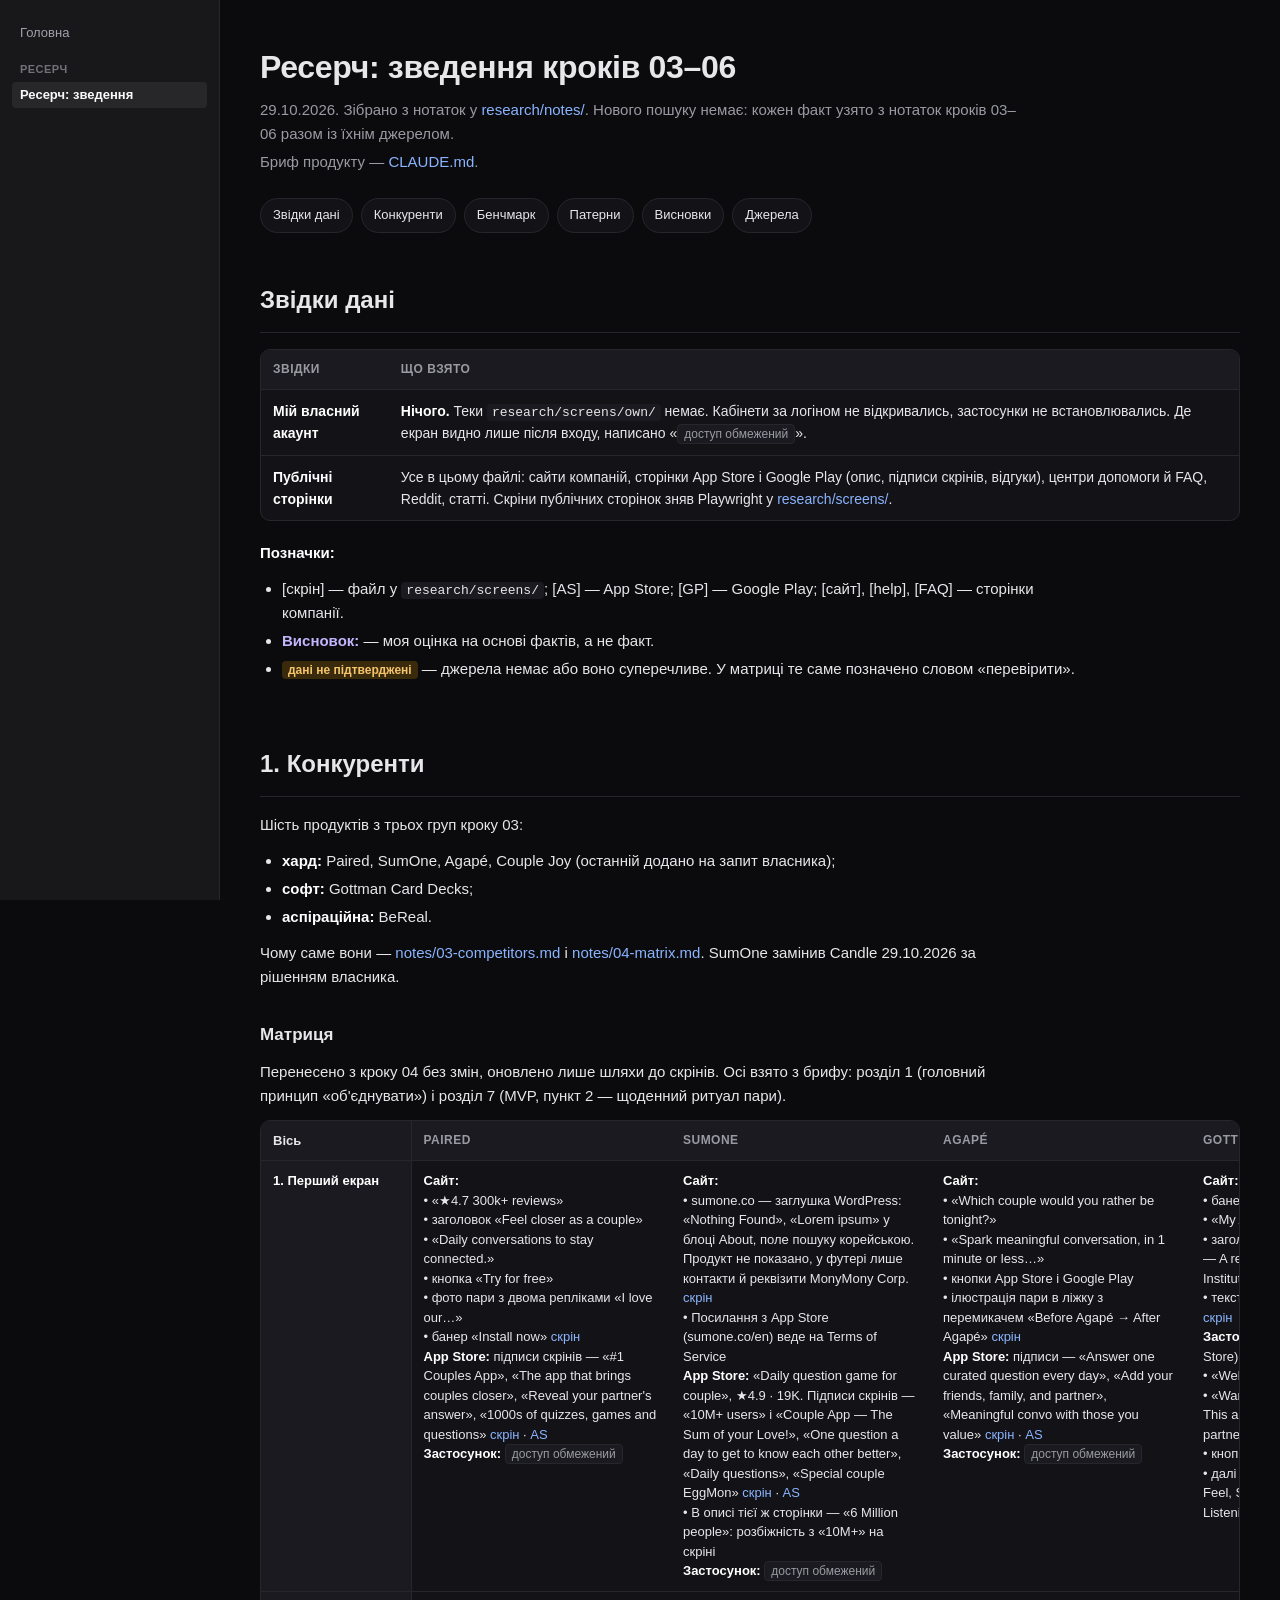
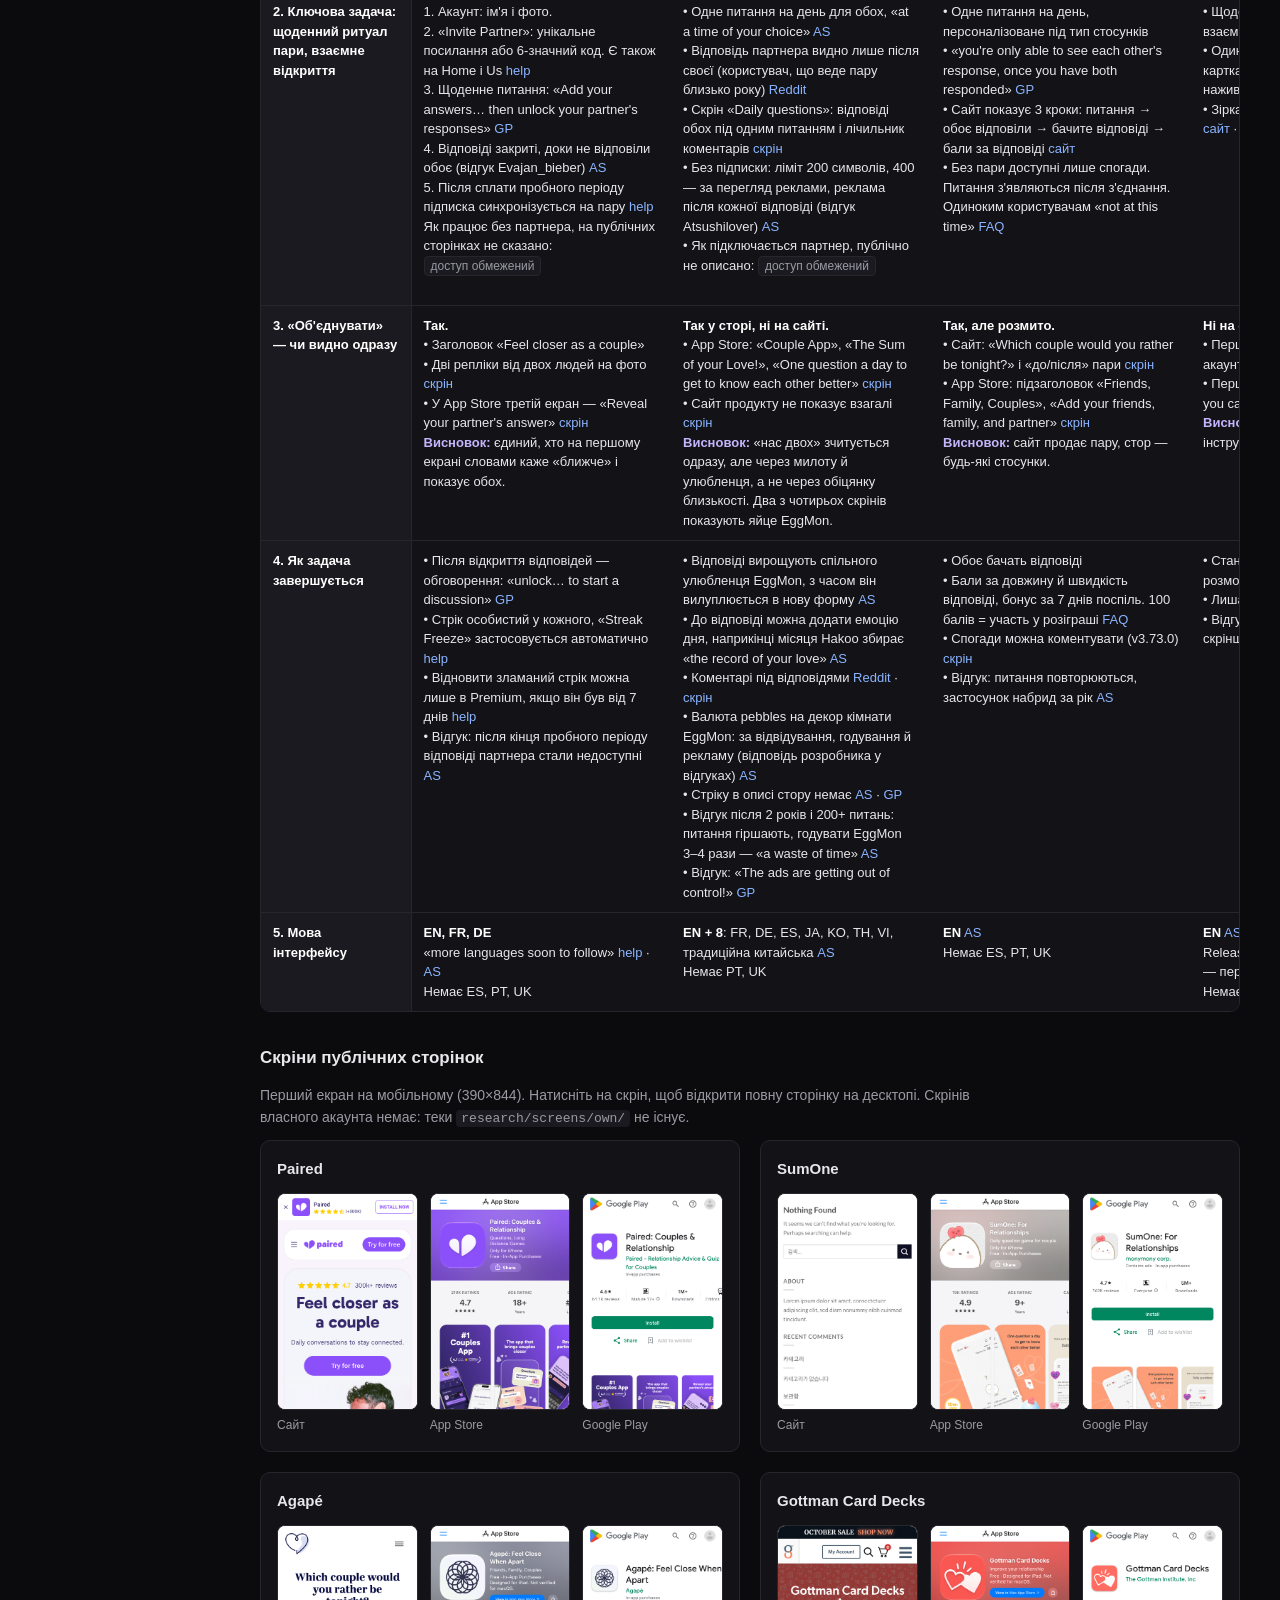
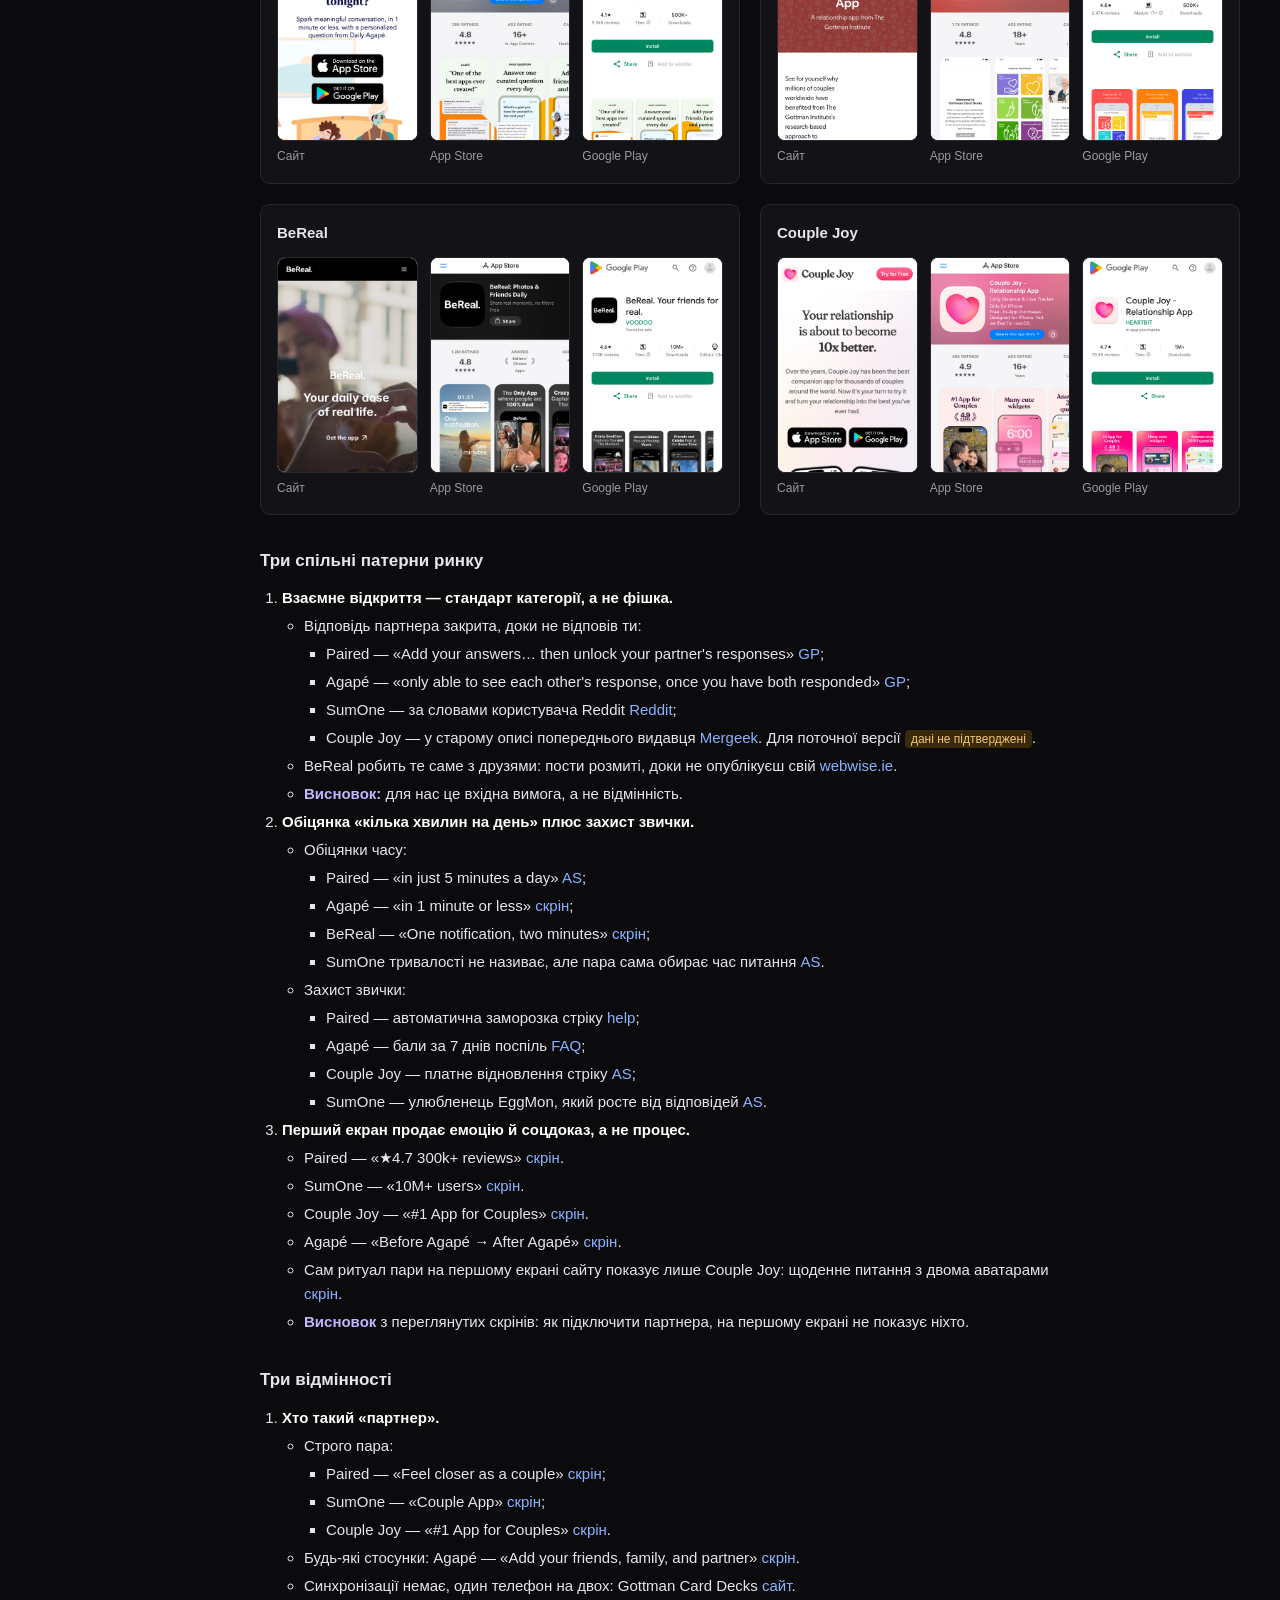
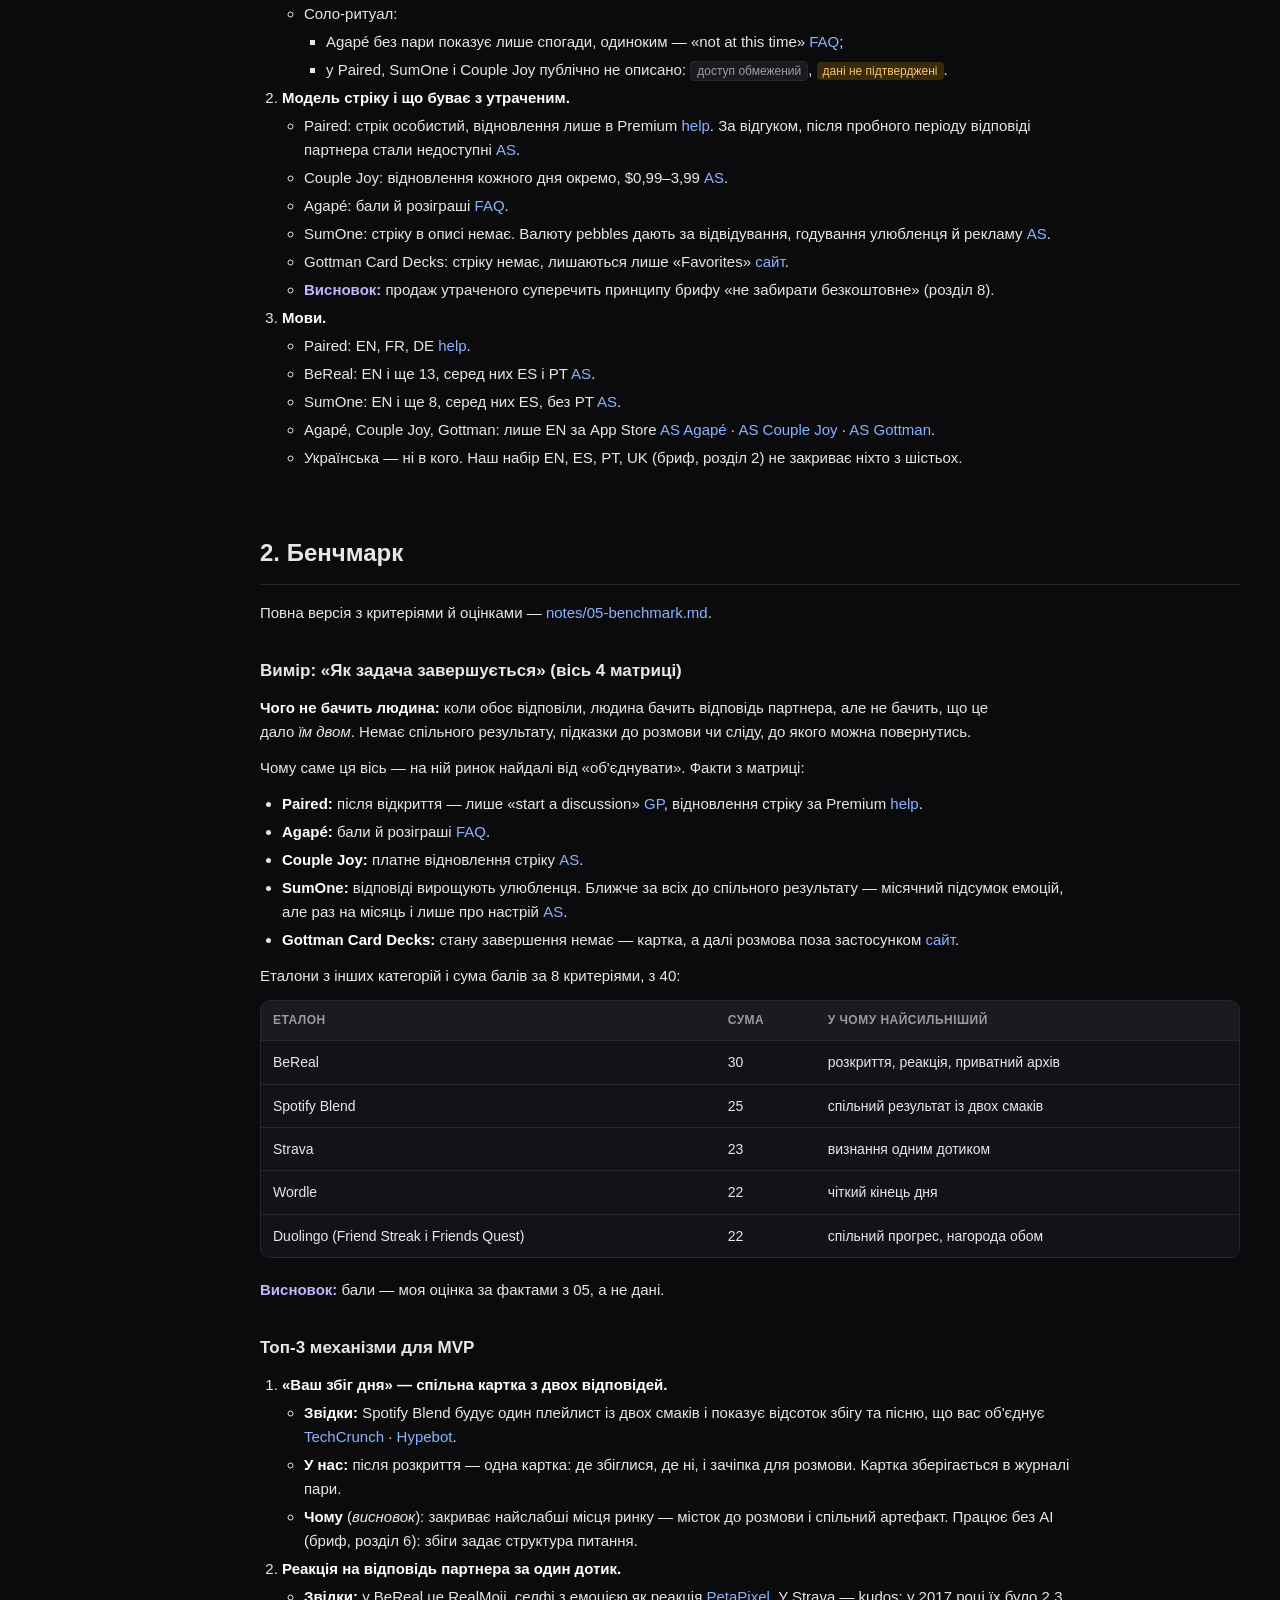
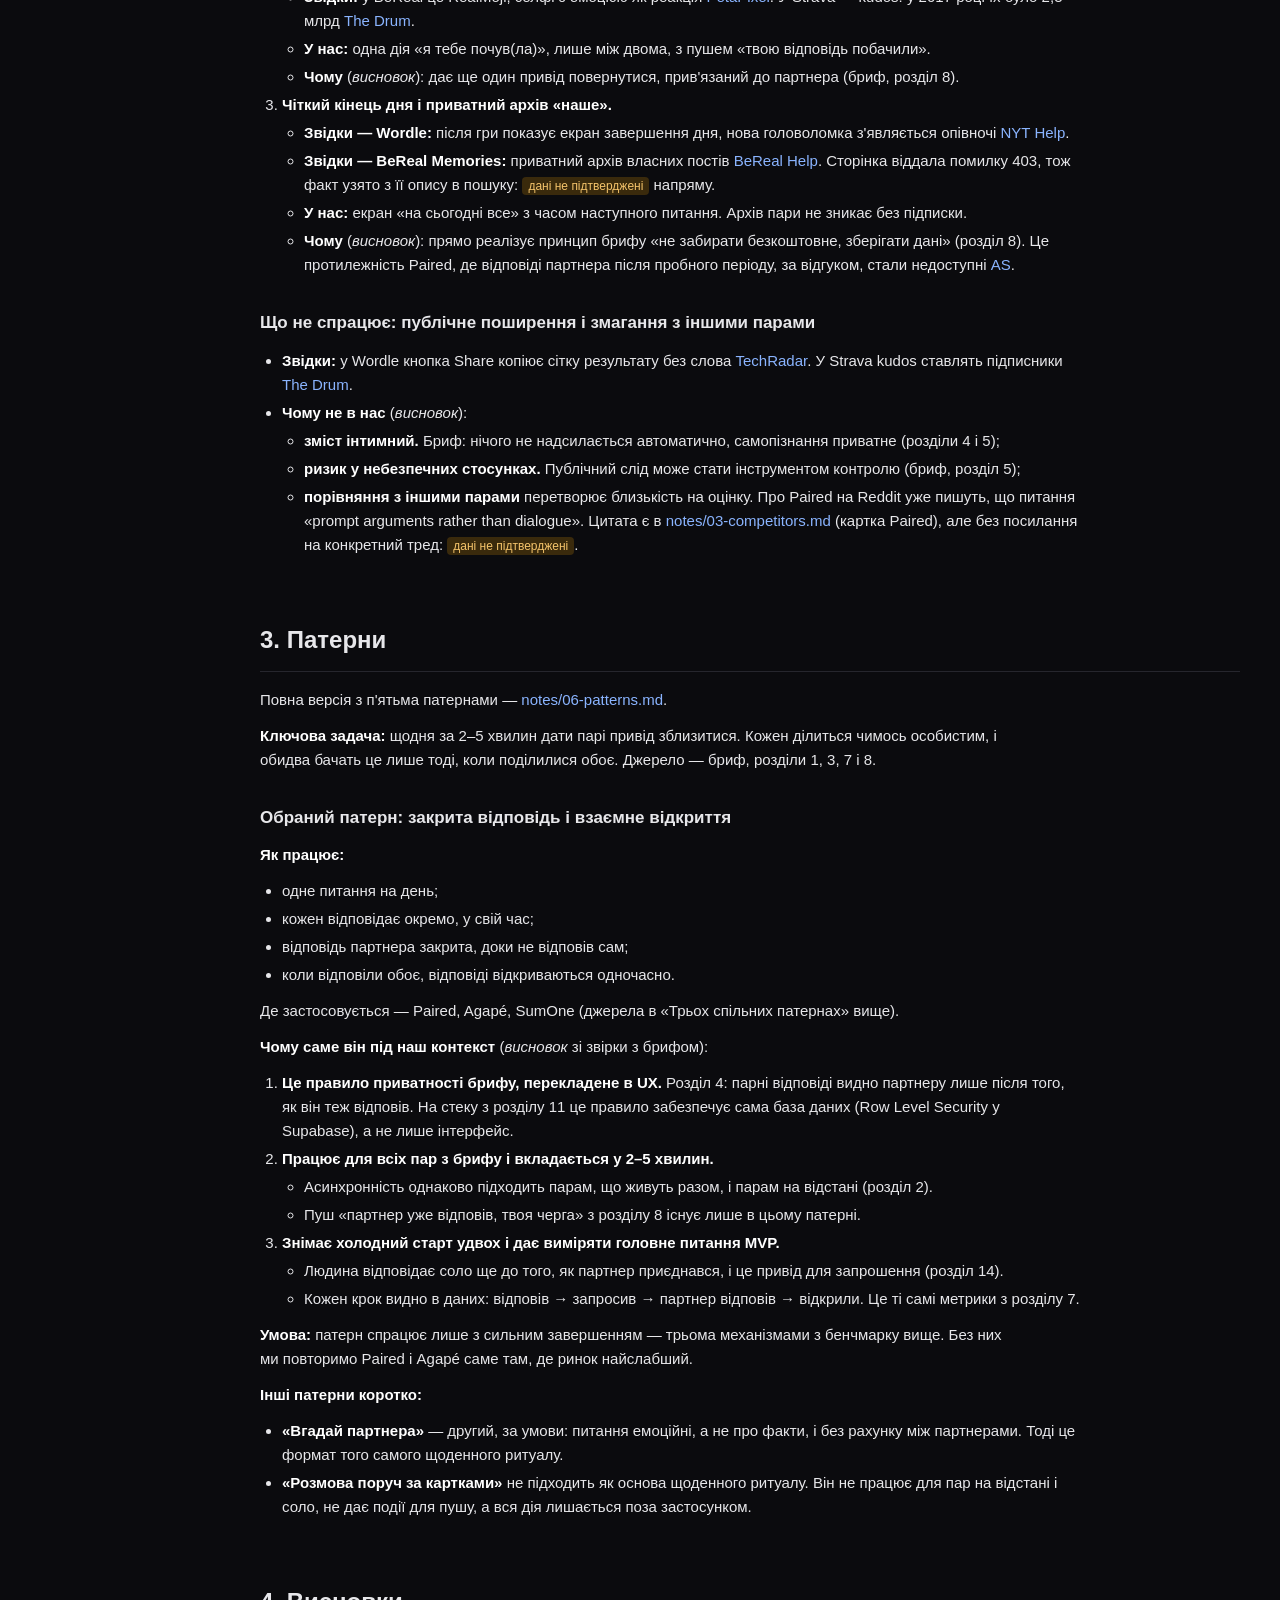
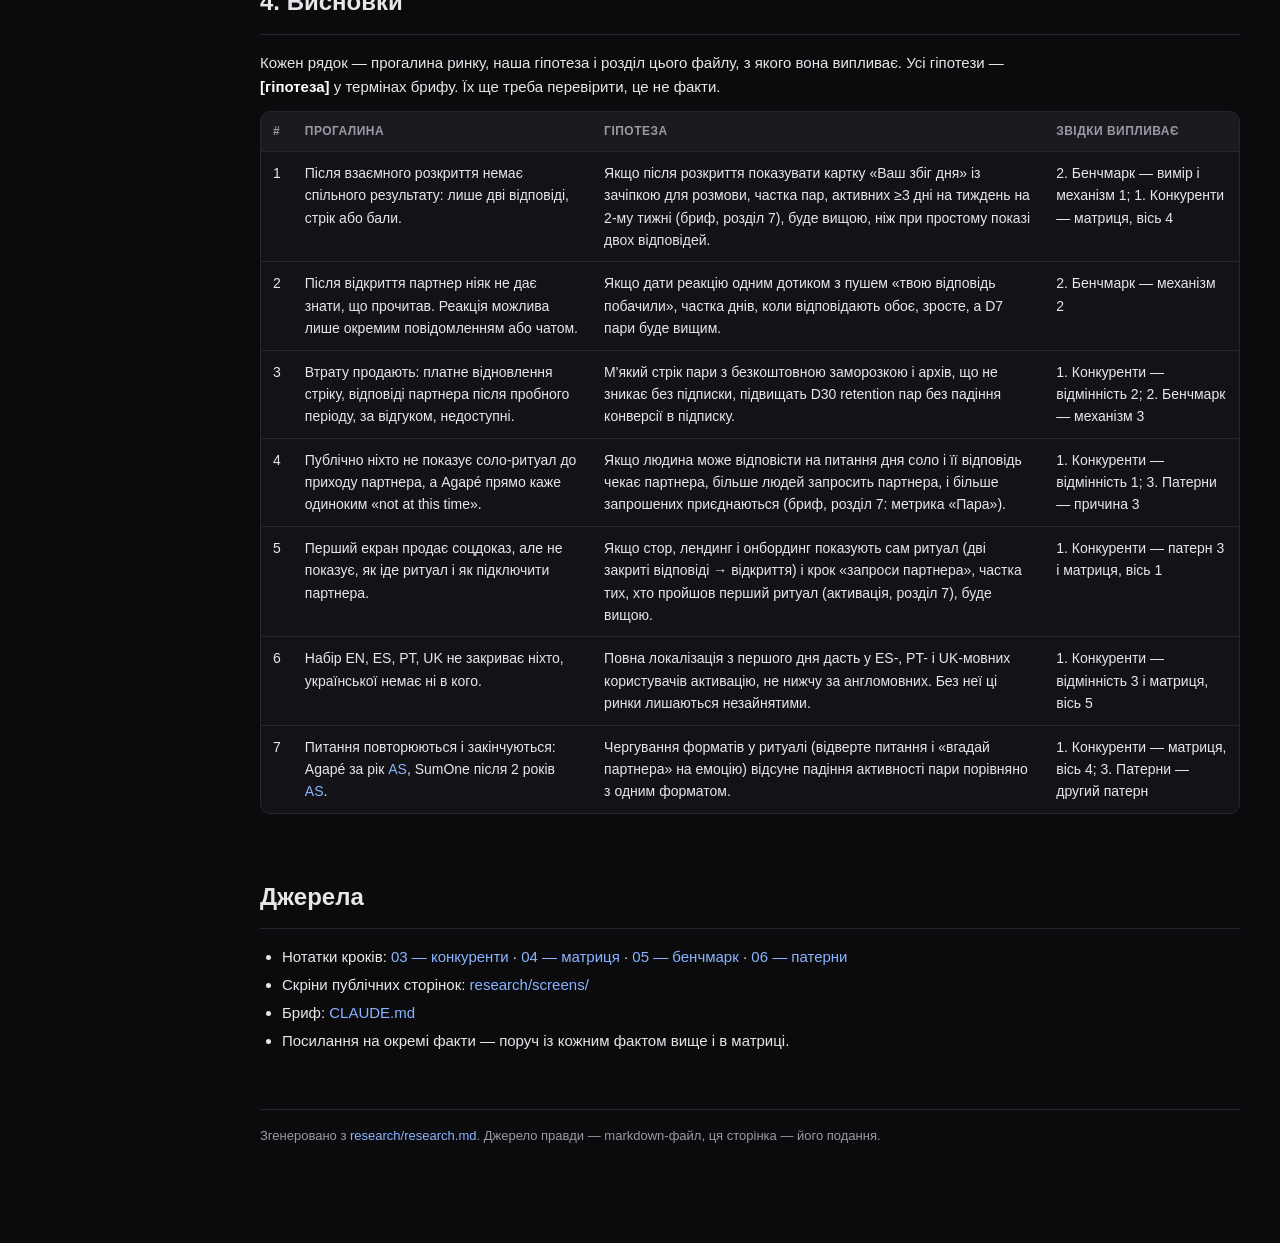
==== research/research.html @ 7779e102 "Ресерч: зведення research.md і сторінка research.html - research.md: конкуренти, бенчмарк, патерни, " ====
<!doctype html>
<html lang="uk" data-theme="dark">
<head>
  <meta charset="utf-8">
  <meta name="viewport" content="width=device-width, initial-scale=1">
  <title>Ресерч — PartnerSpeak</title>
  <link rel="stylesheet" href="../_nav/nav.css">
  <script src="../_nav/tree.js" defer></script>
  <script src="../_nav/nav.js" data-root="../" defer></script>
  <style>
    :root {
      --bg: #0b0b0e;
      --surface: #131317;
      --surface-2: #1a1a20;
      --border: #26262d;
      --text: #e7e7ea;
      --muted: #9a9aa3;
      --accent: #8ab4ff;
      --warn-bg: #3a2a0c;
      --warn: #f5c46b;
      --concl: #c4b5fd;
      color-scheme: dark;
    }
    * { box-sizing: border-box; }
    html { background: var(--bg); }
    body {
      margin: 0;
      background: var(--bg);
      color: var(--text);
      font: 15px/1.6 -apple-system, BlinkMacSystemFont, "Segoe UI", Roboto, sans-serif;
      -webkit-font-smoothing: antialiased;
    }
    main { max-width: 1120px; padding: 48px 40px 96px; }
    header h1 { margin: 0 0 12px; font-size: 32px; line-height: 1.2; letter-spacing: -0.01em; }
    .lead { margin: 0 0 24px; color: var(--muted); }
    .lead p { margin: 0 0 4px; }
    .toc { display: flex; flex-wrap: wrap; gap: 8px; margin: 0 0 40px; }
    .toc a {
      padding: 6px 12px; border: 1px solid var(--border); border-radius: 999px;
      color: var(--text); text-decoration: none; font-size: 13px; background: var(--surface);
    }
    .toc a:hover { border-color: var(--accent); }
    section { padding-top: 8px; margin-bottom: 56px; scroll-margin-top: 16px; }
    h2 { font-size: 24px; margin: 0 0 16px; padding-bottom: 12px; border-bottom: 1px solid var(--border); }
    h3 { font-size: 17px; margin: 32px 0 12px; scroll-margin-top: 16px; }
    p { margin: 0 0 12px; max-width: 760px; }
    ul, ol { margin: 0 0 12px; padding-left: 22px; max-width: 820px; }
    li { margin: 4px 0; }
    li > ul, li > ol { margin: 4px 0; }
    a { color: var(--accent); text-decoration: none; }
    a:hover { text-decoration: underline; }
    strong { color: #fff; font-weight: 600; }
    code { font: 13px ui-monospace, SFMono-Regular, Menlo, monospace; background: var(--surface-2); padding: 1px 5px; border-radius: 4px; }
    em.concl { color: var(--concl); font-style: normal; font-weight: 600; }
    .tag { display: inline-block; padding: 0 6px; border-radius: 4px; font-size: 12px; line-height: 18px; white-space: nowrap; }
    .tag.warn { background: var(--warn-bg); color: var(--warn); }
    .tag.muted { background: var(--surface-2); color: var(--muted); border: 1px solid var(--border); }
    .note { color: var(--muted); font-size: 14px; }

    .table-wrap { overflow-x: auto; margin: 0 0 20px; border: 1px solid var(--border); border-radius: 10px; background: var(--surface); }
    table { border-collapse: collapse; width: 100%; font-size: 14px; }
    th, td { padding: 10px 12px; text-align: left; vertical-align: top; border-bottom: 1px solid var(--border); }
    thead th { background: var(--surface-2); color: var(--muted); font-weight: 600; font-size: 12px; text-transform: uppercase; letter-spacing: 0.04em; }
    tbody tr:last-child > * { border-bottom: 0; }
    tbody tr:hover > * { background: rgba(255,255,255,0.02); }

    table.matrix { font-size: 13px; line-height: 1.5; }
    table.matrix td { min-width: 260px; }
    table.matrix th[scope=row], table.matrix thead th:first-child {
      position: sticky; left: 0; z-index: 1; min-width: 150px; max-width: 170px;
      background: var(--surface-2); color: var(--text); text-transform: none; letter-spacing: 0; font-size: 13px;
      border-right: 1px solid var(--border);
    }

    .gallery { display: grid; grid-template-columns: repeat(auto-fit, minmax(420px, 1fr)); gap: 20px; margin: 0 0 24px; }
    .shots { margin: 0; padding: 16px; border: 1px solid var(--border); border-radius: 10px; background: var(--surface); }
    .shots figcaption { font-weight: 600; margin: 0 0 12px; }
    .shot-row { display: grid; grid-template-columns: repeat(3, minmax(0, 1fr)); gap: 12px; }
    .shot { display: block; color: var(--muted); font-size: 12px; text-decoration: none; }
    .shot img { display: block; width: 100%; height: auto; aspect-ratio: 390 / 600; object-fit: cover; object-position: top; border-radius: 8px; border: 1px solid var(--border); background: #fff; margin-bottom: 6px; }
    .shot:hover img { border-color: var(--accent); }

    footer { color: var(--muted); font-size: 13px; border-top: 1px solid var(--border); padding-top: 16px; }

    @media (max-width: 700px) {
      main { padding: 24px 16px 64px; }
      header h1 { font-size: 26px; }
      .gallery { grid-template-columns: 1fr; }
      .shot-row { gap: 8px; }
      table.matrix td { min-width: 220px; }
      table.matrix th[scope=row], table.matrix thead th:first-child { min-width: 110px; }
    }
  </style>
</head>
<body>
  <main>
    <header>
      <h1>Ресерч: зведення кроків 03–06</h1>
      <div class="lead"><p>29.10.2026. Зібрано з нотаток у <a href="https://github.com/natocheiev/partnerspeak/tree/main/research/notes/" target="_blank" rel="noopener">research/notes/</a>. Нового пошуку немає: кожен факт узято з нотаток кроків 03–06 разом із їхнім джерелом.</p><p>Бриф продукту — <a href="https://github.com/natocheiev/partnerspeak/blob/main/CLAUDE.md" target="_blank" rel="noopener">CLAUDE.md</a>.</p></div>
      <nav class="toc" aria-label="Розділи"><a href="#data">Звідки дані</a><a href="#competitors">Конкуренти</a><a href="#benchmark">Бенчмарк</a><a href="#patterns">Патерни</a><a href="#conclusions">Висновки</a><a href="#sources">Джерела</a></nav>
    </header>
<section id="data">
<h2>Звідки дані</h2>
<div class="table-wrap"><table class="">
<thead><tr>
<th>Звідки</th>
<th>Що взято</th>
</tr></thead><tbody>
<tr><td><strong>Мій власний акаунт</strong></td><td><strong>Нічого.</strong> Теки <code>research/screens/own/</code> немає. Кабінети за логіном не відкривались, застосунки не встановлювались. Де екран видно лише після входу, написано «<span class="tag muted">доступ обмежений</span>».</td></tr>
<tr><td><strong>Публічні сторінки</strong></td><td>Усе в цьому файлі: сайти компаній, сторінки App Store і Google Play (опис, підписи скрінів, відгуки), центри допомоги й FAQ, Reddit, статті. Скріни публічних сторінок зняв Playwright у <a href="https://github.com/natocheiev/partnerspeak/tree/main/research/screens/" target="_blank" rel="noopener">research/screens/</a>.</td></tr>
</tbody></table></div>
<p><strong>Позначки:</strong></p>
<ul><li>
[скрін] — файл у <code>research/screens/</code>; [AS] — App Store; [GP] — Google Play; [сайт], [help], [FAQ] — сторінки компанії.
</li><li>
<em class="concl">Висновок:</em> — моя оцінка на основі фактів, а не факт.
</li><li>
<strong><span class="tag warn">дані не підтверджені</span></strong> — джерела немає або воно суперечливе. У матриці те саме позначено словом «перевірити».
</li></ul>
</section>
<section id="competitors">
<h2>1. Конкуренти</h2>
<p>Шість продуктів з трьох груп кроку 03:</p>
<ul><li>
<strong>хард:</strong> Paired, SumOne, Agapé, Couple Joy (останній додано на запит власника);
</li><li>
<strong>софт:</strong> Gottman Card Decks;
</li><li>
<strong>аспіраційна:</strong> BeReal.
</li></ul>
<p>Чому саме вони — <a href="https://github.com/natocheiev/partnerspeak/blob/main/research/notes/03-competitors.md" target="_blank" rel="noopener">notes/03-competitors.md</a> і <a href="https://github.com/natocheiev/partnerspeak/blob/main/research/notes/04-matrix.md" target="_blank" rel="noopener">notes/04-matrix.md</a>. SumOne замінив Candle 29.10.2026 за рішенням власника.</p>
<h3>Матриця</h3>
<p>Перенесено з кроку 04 без змін, оновлено лише шляхи до скрінів. Осі взято з брифу: розділ 1 (головний принцип «об'єднувати») і розділ 7 (MVP, пункт 2 — щоденний ритуал пари).</p>
<div class="table-wrap"><table class="matrix">
<thead><tr>
<th>Вісь</th>
<th>Paired</th>
<th>SumOne</th>
<th>Agapé</th>
<th>Gottman Card Decks</th>
<th>BeReal</th>
<th>Couple Joy</th>
</tr></thead><tbody>
<tr><th scope="row"><strong>1. Перший екран</strong></th><td><strong>Сайт:</strong><br>• «★4.7 300k+ reviews»<br>• заголовок «Feel closer as a couple»<br>• «Daily conversations to stay connected.»<br>• кнопка «Try for free»<br>• фото пари з двома репліками «I love our…»<br>• банер «Install now» <a href="screens/paired-site-first-screen.png">скрін</a><br><strong>App Store:</strong> підписи скрінів — «#1 Couples App», «The app that brings couples closer», «Reveal your partner's answer», «1000s of quizzes, games and questions» <a href="screens/paired-appstore-full.png">скрін</a> · <a href="https://apps.apple.com/us/app/id1469609343" target="_blank" rel="noopener">AS</a><br><strong>Застосунок:</strong> <span class="tag muted">доступ обмежений</span></td><td><strong>Сайт:</strong><br>• sumone.co — заглушка WordPress: «Nothing Found», «Lorem ipsum» у блоці About, поле пошуку корейською. Продукт не показано, у футері лише контакти й реквізити MonyMony Corp. <a href="screens/sumone-site-first-screen.png">скрін</a><br>• Посилання з App Store (sumone.co/en) веде на Terms of Service<br><strong>App Store:</strong> «Daily question game for couple», ★4.9 · 19K. Підписи скрінів — «10M+ users» і «Couple App — The Sum of your Love!», «One question a day to get to know each other better», «Daily questions», «Special couple EggMon» <a href="screens/sumone-appstore-full.png">скрін</a> · <a href="https://apps.apple.com/us/app/id1469506430" target="_blank" rel="noopener">AS</a><br>• В описі тієї ж сторінки — «6 Million people»: розбіжність з «10M+» на скріні<br><strong>Застосунок:</strong> <span class="tag muted">доступ обмежений</span></td><td><strong>Сайт:</strong><br>• «Which couple would you rather be tonight?»<br>• «Spark meaningful conversation, in 1 minute or less…»<br>• кнопки App Store і Google Play<br>• ілюстрація пари в ліжку з перемикачем «Before Agapé → After Agapé» <a href="screens/agape-site-first-screen.png">скрін</a><br><strong>App Store:</strong> підписи — «Answer one curated question every day», «Add your friends, family, and partner», «Meaningful convo with those you value» <a href="screens/agape-appstore-full.png">скрін</a> · <a href="https://apps.apple.com/us/app/id1507907556" target="_blank" rel="noopener">AS</a><br><strong>Застосунок:</strong> <span class="tag muted">доступ обмежений</span></td><td><strong>Сайт:</strong><br>• банер «October sale — Shop now»<br>• «My Account», кошик<br>• заголовок «Gottman Card Decks App — A relationship app from The Gottman Institute»<br>• текст про дослідження Інституту <a href="screens/gottman-site-first-screen.png">скрін</a><br><strong>Застосунок</strong> (видно на скрінах App Store):<br>• «Welcome to Gottman Card Decks»<br>• «Want to improve your relationship? This app has questions you can ask your partner…»<br>• кнопка «Get Started»<br>• далі сітка колод: Give Appreciation, I Feel, Salsa, Expressing Needs, Great Listening… <a href="screens/gottman-appstore-full.png">скрін</a> · <a href="https://apps.apple.com/us/app/id1292398843" target="_blank" rel="noopener">AS</a></td><td><strong>Сайт:</strong><br>• відеофон<br>• «Your daily dose of real life.»<br>• «Get the app ↗»<br>• cookie-банер (знято після «Reject all») <a href="screens/bereal-site-first-screen.png">скрін</a><br><strong>App Store:</strong> підписи — «One notification, two minutes» (таймер 01:30 і пуш «Time to BeReal»), «Friends and Celebs Post at the Same Time» <a href="screens/bereal-appstore-full.png">скрін</a> · <a href="https://apps.apple.com/us/app/id1459645446" target="_blank" rel="noopener">AS</a><br><strong>Застосунок:</strong> <span class="tag muted">доступ обмежений</span></td><td><strong>Сайт:</strong><br>• кнопка «Try for Free»<br>• «Your relationship is about to become 10x better.»<br>• кнопки App Store і Google Play<br>• два макети застосунку: Timeline зі спогадами і «Questions &amp; Games» з вкладками «All / Your turn (3) / Answered» та блоком «Daily Conversation · NEXT IN 07:25:55 · What did you learn a little bit too late? · ANSWER» з двома аватарами <a href="screens/couplejoy-site-first-screen.png">скрін</a><br><strong>App Store:</strong> підписи — «#1 App for Couples» (фото пари, «Together for 11 years…»), «Many cute widgets», «Answer over 3000 questions», «Save your favorite moments» <a href="screens/couplejoy-appstore-full.png">скрін</a> · <a href="https://apps.apple.com/us/app/id1624758651" target="_blank" rel="noopener">AS</a><br><strong>Застосунок:</strong> <span class="tag muted">доступ обмежений</span> (на сайті лише макети)</td></tr>
<tr><th scope="row"><strong>2. Ключова задача: щоденний ритуал пари, взаємне відкриття</strong></th><td>1. Акаунт: ім'я і фото.<br>2. «Invite Partner»: унікальне посилання або 6-значний код. Є також на Home і Us <a href="https://support.paired.com/en/articles/164636-how-do-i-pair-with-my-partner" target="_blank" rel="noopener">help</a><br>3. Щоденне питання: «Add your answers… then unlock your partner's responses» <a href="https://play.google.com/store/apps/details?id=com.getpaired.app" target="_blank" rel="noopener">GP</a><br>4. Відповіді закриті, доки не відповіли обоє (відгук Evajan_bieber) <a href="https://apps.apple.com/us/app/id1469609343" target="_blank" rel="noopener">AS</a><br>5. Після сплати пробного періоду підписка синхронізується на пару <a href="https://support.paired.com/en/articles/164636-how-do-i-pair-with-my-partner" target="_blank" rel="noopener">help</a><br>Як працює без партнера, на публічних сторінках не сказано: <span class="tag muted">доступ обмежений</span></td><td>• Одне питання на день для обох, «at a time of your choice» <a href="https://apps.apple.com/us/app/id1469506430" target="_blank" rel="noopener">AS</a><br>• Відповідь партнера видно лише після своєї (користувач, що веде пару близько року) <a href="https://www.reddit.com/r/LDR/comments/1mxko5y/free_app_for_couples_to_connect/" target="_blank" rel="noopener">Reddit</a><br>• Скрін «Daily questions»: відповіді обох під одним питанням і лічильник коментарів <a href="screens/sumone-appstore-full.png">скрін</a><br>• Без підписки: ліміт 200 символів, 400 — за перегляд реклами, реклама після кожної відповіді (відгук Atsushilover) <a href="https://apps.apple.com/us/app/id1469506430" target="_blank" rel="noopener">AS</a><br>• Як підключається партнер, публічно не описано: <span class="tag muted">доступ обмежений</span></td><td>• Одне питання на день, персоналізоване під тип стосунків<br>• «you're only able to see each other's response, once you have both responded» <a href="https://play.google.com/store/apps/details?id=com.getdailyagape" target="_blank" rel="noopener">GP</a><br>• Сайт показує 3 кроки: питання → обоє відповіли → бачите відповіді → бали за відповіді <a href="https://www.getdailyagape.com" target="_blank" rel="noopener">сайт</a><br>• Без пари доступні лише спогади. Питання з'являються після з'єднання. Одиноким користувачам «not at this time» <a href="https://www.getdailyagape.com" target="_blank" rel="noopener">FAQ</a></td><td>• Щоденного ритуалу, з'єднання пари і взаємного відкриття немає<br>• Один телефон: обрати колоду → картка → поставити питання партнеру наживо<br>• Зірка зберігає картку в «Favorites» <a href="https://www.gottman.com/couples/apps/" target="_blank" rel="noopener">сайт</a> · <a href="https://apps.apple.com/us/app/id1292398843" target="_blank" rel="noopener">AS</a></td><td>Аналог механіки, не для пари:<br>• раз на день у випадковий час пуш усім одночасно, 2 хвилини на фото <a href="https://apps.apple.com/us/app/id1459645446" target="_blank" rel="noopener">AS</a><br>• «Capture and post in time to discover what your Friends are up to» <a href="https://play.google.com/store/apps/details?id=com.bereal.ft" target="_blank" rel="noopener">GP</a><br>• Пости друзів розмиті, доки не опублікуєш свій <a href="https://www.webwise.ie/trending/explained-what-is-bereal/" target="_blank" rel="noopener">webwise.ie</a> · <a href="https://kompas.wasmer.app/https_www_cnet_com/tech/services-and-software/no-filters-allowed-this-up-and-coming-social-media-app-aims-for-authenticity" target="_blank" rel="noopener">CNET</a></td><td>• Партнер підключається кодом, який один надсилає іншому (огляд WhistleOut, сторінка віддає 403, перевірити) <a href="https://www.whistleout.com/CellPhones/Apps/couple-joy-relationship-app" target="_blank" rel="noopener">WhistleOut</a><br>• Щоденні питання й ігри: Never Have I Ever, Would You Rather, Who's more likely <a href="screens/couplejoy-site-first-screen.png">скрін</a><br>• Відповідь партнера і обговорення — «once you both answered» (старий опис від попереднього видавця Joyful Apps) <a href="https://www.mergeek.com/latest/ZG9o3n3rq62mKMqg" target="_blank" rel="noopener">Mergeek</a><br>• «Chat in real-time about your quiz answers» <a href="https://play.google.com/store/apps/details?id=com.angcosmin.couple" target="_blank" rel="noopener">GP</a><br>• У free, за відгуком, по одному набору в категорії, близько 9 наборів <a href="https://apps.apple.com/us/app/id1624758651" target="_blank" rel="noopener">AS</a></td></tr>
<tr><th scope="row"><strong>3. «Об'єднувати» — чи видно одразу</strong></th><td><strong>Так.</strong><br>• Заголовок «Feel closer as a couple»<br>• Дві репліки від двох людей на фото <a href="screens/paired-site-first-screen.png">скрін</a><br>• У App Store третій екран — «Reveal your partner's answer» <a href="screens/paired-appstore-full.png">скрін</a><br><em class="concl">Висновок:</em> єдиний, хто на першому екрані словами каже «ближче» і показує обох.</td><td><strong>Так у сторі, ні на сайті.</strong><br>• App Store: «Couple App», «The Sum of your Love!», «One question a day to get to know each other better» <a href="screens/sumone-appstore-full.png">скрін</a><br>• Сайт продукту не показує взагалі <a href="screens/sumone-site-first-screen.png">скрін</a><br><em class="concl">Висновок:</em> «нас двох» зчитується одразу, але через милоту й улюбленця, а не через обіцянку близькості. Два з чотирьох скрінів показують яйце EggMon.</td><td><strong>Так, але розмито.</strong><br>• Сайт: «Which couple would you rather be tonight?» і «до/після» пари <a href="screens/agape-site-first-screen.png">скрін</a><br>• App Store: підзаголовок «Friends, Family, Couples», «Add your friends, family, and partner» <a href="screens/agape-appstore-full.png">скрін</a><br><em class="concl">Висновок:</em> сайт продає пару, стор — будь-які стосунки.</td><td><strong>Ні на сайті, так у застосунку.</strong><br>• Перший екран сайту — розпродаж, акаунт, кошик, бренд Інституту <a href="screens/gottman-site-first-screen.png">скрін</a><br>• Перший екран застосунку: «questions you can ask your partner» <a href="screens/gottman-appstore-full.png">скрін</a><br><em class="concl">Висновок:</em> «разом» сказано, але як інструмент, а не як досвід.</td><td><strong>Так</strong> (для друзів).<br>• «Friends and Celebs Post at the Same Time» <a href="screens/bereal-appstore-full.png">скрін</a><br>• Розділ «Meaningful Connections» на сайті <a href="https://bereal.com" target="_blank" rel="noopener">сайт</a><br><em class="concl">Висновок:</em> «разом» тут означає «в один момент», а не «одне одному».</td><td><strong>Так, через інтерфейс.</strong><br>• Під щоденним питанням два аватари і вкладка «Your turn»<br>• Перший скрін App Store — фото пари і лічильник «Together for» <a href="screens/couplejoy-site-first-screen.png">скрін</a> · <a href="screens/couplejoy-appstore-full.png">скрін</a><br><em class="concl">Висновок:</em> єдиний, хто показує сам ритуал пари на першому екрані сайту. Але заголовок — гучна обіцянка «10x better», а не «ближче».</td></tr>
<tr><th scope="row"><strong>4. Як задача завершується</strong></th><td>• Після відкриття відповідей — обговорення: «unlock… to start a discussion» <a href="https://play.google.com/store/apps/details?id=com.getpaired.app" target="_blank" rel="noopener">GP</a><br>• Стрік особистий у кожного, «Streak Freeze» застосовується автоматично <a href="https://support.paired.com/en/articles/164646-what-is-a-streak" target="_blank" rel="noopener">help</a><br>• Відновити зламаний стрік можна лише в Premium, якщо він був від 7 днів <a href="https://support.paired.com/en/articles/164646-what-is-a-streak" target="_blank" rel="noopener">help</a><br>• Відгук: після кінця пробного періоду відповіді партнера стали недоступні <a href="https://apps.apple.com/us/app/id1469609343" target="_blank" rel="noopener">AS</a></td><td>• Відповіді вирощують спільного улюбленця EggMon, з часом він вилуплюється в нову форму <a href="https://apps.apple.com/us/app/id1469506430" target="_blank" rel="noopener">AS</a><br>• До відповіді можна додати емоцію дня, наприкінці місяця Hakoo збирає «the record of your love» <a href="https://apps.apple.com/us/app/id1469506430" target="_blank" rel="noopener">AS</a><br>• Коментарі під відповідями <a href="https://www.reddit.com/r/LDR/comments/1mxko5y/free_app_for_couples_to_connect/" target="_blank" rel="noopener">Reddit</a> · <a href="screens/sumone-appstore-full.png">скрін</a><br>• Валюта pebbles на декор кімнати EggMon: за відвідування, годування й рекламу (відповідь розробника у відгуках) <a href="https://apps.apple.com/us/app/id1469506430" target="_blank" rel="noopener">AS</a><br>• Стріку в описі стору немає <a href="https://apps.apple.com/us/app/id1469506430" target="_blank" rel="noopener">AS</a> · <a href="https://play.google.com/store/apps/details?id=com.sumone" target="_blank" rel="noopener">GP</a><br>• Відгук після 2 років і 200+ питань: питання гіршають, годувати EggMon 3–4 рази — «a waste of time» <a href="https://apps.apple.com/us/app/id1469506430" target="_blank" rel="noopener">AS</a><br>• Відгук: «The ads are getting out of control!» <a href="https://play.google.com/store/apps/details?id=com.sumone" target="_blank" rel="noopener">GP</a></td><td>• Обоє бачать відповіді<br>• Бали за довжину й швидкість відповіді, бонус за 7 днів поспіль. 100 балів = участь у розіграші <a href="https://www.getdailyagape.com" target="_blank" rel="noopener">FAQ</a><br>• Спогади можна коментувати (v3.73.0) <a href="screens/agape-appstore-full.png">скрін</a><br>• Відгук: питання повторюються, застосунок набрид за рік <a href="https://apps.apple.com/us/app/id1507907556" target="_blank" rel="noopener">AS</a></td><td>• Стану завершення немає: картка → розмова поза застосунком<br>• Лишається лише «Favorites» <a href="https://www.gottman.com/couples/apps/" target="_blank" rel="noopener">сайт</a><br>• Відгук: хочуть ділитися картками без скріншотів <a href="https://apps.apple.com/us/app/id1292398843" target="_blank" rel="noopener">AS</a></td><td>• Публікація відкриває стрічку друзів<br>• Запізнілий пост дозволено, але він позначений «late» <a href="https://en.wikipedia.org/wiki/BeReal" target="_blank" rel="noopener">Wikipedia</a><br>• Далі RealMojis і коментарі <a href="https://play.google.com/store/apps/details?id=com.bereal.ft" target="_blank" rel="noopener">GP</a></td><td>• Обговорення відповідей у чаті <a href="https://play.google.com/store/apps/details?id=com.angcosmin.couple" target="_blank" rel="noopener">GP</a><br>• Щоденний стрік. Відновлення продається окремо: «Streak Repair» від $0,99 за день до $3,99 за 4 дні <a href="https://apps.apple.com/us/app/id1624758651" target="_blank" rel="noopener">AS</a><br>• v4.29.0: стрік, відповіді й «days together» можна поширити в соцмережі <a href="screens/couplejoy-appstore-full.png">скрін</a><br>• Відгук: free «feels like a demo» <a href="https://apps.apple.com/us/app/id1624758651" target="_blank" rel="noopener">AS</a></td></tr>
<tr><th scope="row"><strong>5. Мова інтерфейсу</strong></th><td><strong>EN, FR, DE</strong><br>«more languages soon to follow» <a href="https://support.paired.com/en/articles/164634-can-i-use-paired-in-another-language" target="_blank" rel="noopener">help</a> · <a href="https://apps.apple.com/us/app/id1469609343" target="_blank" rel="noopener">AS</a><br>Немає ES, PT, UK</td><td><strong>EN + 8</strong>: FR, DE, ES, JA, KO, TH, VI, традиційна китайська <a href="https://apps.apple.com/us/app/id1469506430" target="_blank" rel="noopener">AS</a><br>Немає PT, UK</td><td><strong>EN</strong> <a href="https://apps.apple.com/us/app/id1507907556" target="_blank" rel="noopener">AS</a><br>Немає ES, PT, UK</td><td><strong>EN</strong> <a href="https://apps.apple.com/us/app/id1292398843" target="_blank" rel="noopener">AS</a><br>Release notes 2.2.0 згадують іспанську — перевірити<br>Немає PT, UK</td><td><strong>EN + 13</strong>, серед них ES і PT <a href="https://apps.apple.com/us/app/id1459645446" target="_blank" rel="noopener">AS</a><br>На сайті є перемикач мови <a href="https://bereal.com" target="_blank" rel="noopener">сайт</a><br>Немає UK</td><td><strong>EN</strong> <a href="https://apps.apple.com/us/app/id1624758651" target="_blank" rel="noopener">AS</a><br>Немає ES, PT, UK</td></tr>
</tbody></table></div>
<h3 id="screens">Скріни публічних сторінок</h3>
<p class="note">Перший екран на мобільному (390×844). Натисніть на скрін, щоб відкрити повну сторінку на десктопі. Скрінів власного акаунта немає: теки <code>research/screens/own/</code> не існує.</p>
<div class="gallery">
<figure class="shots"><figcaption>Paired</figcaption><div class="shot-row">
<a class="shot" href="screens/paired-site-full.png" target="_blank" rel="noopener"><img src="screens/paired-site-first-screen.png" alt="Paired — Сайт, перший екран" loading="lazy" width="390" height="844"><span>Сайт</span></a>
<a class="shot" href="screens/paired-appstore-full.png" target="_blank" rel="noopener"><img src="screens/paired-appstore-first-screen.png" alt="Paired — App Store, перший екран" loading="lazy" width="390" height="844"><span>App Store</span></a>
<a class="shot" href="screens/paired-googleplay-full.png" target="_blank" rel="noopener"><img src="screens/paired-googleplay-first-screen.png" alt="Paired — Google Play, перший екран" loading="lazy" width="390" height="844"><span>Google Play</span></a>
</div></figure>
<figure class="shots"><figcaption>SumOne</figcaption><div class="shot-row">
<a class="shot" href="screens/sumone-site-full.png" target="_blank" rel="noopener"><img src="screens/sumone-site-first-screen.png" alt="SumOne — Сайт, перший екран" loading="lazy" width="390" height="844"><span>Сайт</span></a>
<a class="shot" href="screens/sumone-appstore-full.png" target="_blank" rel="noopener"><img src="screens/sumone-appstore-first-screen.png" alt="SumOne — App Store, перший екран" loading="lazy" width="390" height="844"><span>App Store</span></a>
<a class="shot" href="screens/sumone-googleplay-full.png" target="_blank" rel="noopener"><img src="screens/sumone-googleplay-first-screen.png" alt="SumOne — Google Play, перший екран" loading="lazy" width="390" height="844"><span>Google Play</span></a>
</div></figure>
<figure class="shots"><figcaption>Agapé</figcaption><div class="shot-row">
<a class="shot" href="screens/agape-site-full.png" target="_blank" rel="noopener"><img src="screens/agape-site-first-screen.png" alt="Agapé — Сайт, перший екран" loading="lazy" width="390" height="844"><span>Сайт</span></a>
<a class="shot" href="screens/agape-appstore-full.png" target="_blank" rel="noopener"><img src="screens/agape-appstore-first-screen.png" alt="Agapé — App Store, перший екран" loading="lazy" width="390" height="844"><span>App Store</span></a>
<a class="shot" href="screens/agape-googleplay-full.png" target="_blank" rel="noopener"><img src="screens/agape-googleplay-first-screen.png" alt="Agapé — Google Play, перший екран" loading="lazy" width="390" height="844"><span>Google Play</span></a>
</div></figure>
<figure class="shots"><figcaption>Gottman Card Decks</figcaption><div class="shot-row">
<a class="shot" href="screens/gottman-site-full.png" target="_blank" rel="noopener"><img src="screens/gottman-site-first-screen.png" alt="Gottman Card Decks — Сайт, перший екран" loading="lazy" width="390" height="844"><span>Сайт</span></a>
<a class="shot" href="screens/gottman-appstore-full.png" target="_blank" rel="noopener"><img src="screens/gottman-appstore-first-screen.png" alt="Gottman Card Decks — App Store, перший екран" loading="lazy" width="390" height="844"><span>App Store</span></a>
<a class="shot" href="screens/gottman-googleplay-full.png" target="_blank" rel="noopener"><img src="screens/gottman-googleplay-first-screen.png" alt="Gottman Card Decks — Google Play, перший екран" loading="lazy" width="390" height="844"><span>Google Play</span></a>
</div></figure>
<figure class="shots"><figcaption>BeReal</figcaption><div class="shot-row">
<a class="shot" href="screens/bereal-site-full.png" target="_blank" rel="noopener"><img src="screens/bereal-site-first-screen.png" alt="BeReal — Сайт, перший екран" loading="lazy" width="390" height="844"><span>Сайт</span></a>
<a class="shot" href="screens/bereal-appstore-full.png" target="_blank" rel="noopener"><img src="screens/bereal-appstore-first-screen.png" alt="BeReal — App Store, перший екран" loading="lazy" width="390" height="844"><span>App Store</span></a>
<a class="shot" href="screens/bereal-googleplay-full.png" target="_blank" rel="noopener"><img src="screens/bereal-googleplay-first-screen.png" alt="BeReal — Google Play, перший екран" loading="lazy" width="390" height="844"><span>Google Play</span></a>
</div></figure>
<figure class="shots"><figcaption>Couple Joy</figcaption><div class="shot-row">
<a class="shot" href="screens/couplejoy-site-full.png" target="_blank" rel="noopener"><img src="screens/couplejoy-site-first-screen.png" alt="Couple Joy — Сайт, перший екран" loading="lazy" width="390" height="844"><span>Сайт</span></a>
<a class="shot" href="screens/couplejoy-appstore-full.png" target="_blank" rel="noopener"><img src="screens/couplejoy-appstore-first-screen.png" alt="Couple Joy — App Store, перший екран" loading="lazy" width="390" height="844"><span>App Store</span></a>
<a class="shot" href="screens/couplejoy-googleplay-full.png" target="_blank" rel="noopener"><img src="screens/couplejoy-googleplay-first-screen.png" alt="Couple Joy — Google Play, перший екран" loading="lazy" width="390" height="844"><span>Google Play</span></a>
</div></figure>
</div>
<h3>Три спільні патерни ринку</h3>
<ol><li>
<strong>Взаємне відкриття — стандарт категорії, а не фішка.</strong>
<ul><li>
Відповідь партнера закрита, доки не відповів ти:
<ul><li>
Paired — «Add your answers… then unlock your partner's responses» <a href="https://play.google.com/store/apps/details?id=com.getpaired.app" target="_blank" rel="noopener">GP</a>;
</li><li>
Agapé — «only able to see each other's response, once you have both responded» <a href="https://play.google.com/store/apps/details?id=com.getdailyagape" target="_blank" rel="noopener">GP</a>;
</li><li>
SumOne — за словами користувача Reddit <a href="https://www.reddit.com/r/LDR/comments/1mxko5y/free_app_for_couples_to_connect/" target="_blank" rel="noopener">Reddit</a>;
</li><li>
Couple Joy — у старому описі попереднього видавця <a href="https://www.mergeek.com/latest/ZG9o3n3rq62mKMqg" target="_blank" rel="noopener">Mergeek</a>. Для поточної версії <span class="tag warn">дані не підтверджені</span>.
</li></ul>
</li><li>
BeReal робить те саме з друзями: пости розмиті, доки не опублікуєш свій <a href="https://www.webwise.ie/trending/explained-what-is-bereal/" target="_blank" rel="noopener">webwise.ie</a>.
</li><li>
<em class="concl">Висновок:</em> для нас це вхідна вимога, а не відмінність.
</li></ul>
</li><li>
<strong>Обіцянка «кілька хвилин на день» плюс захист звички.</strong>
<ul><li>
Обіцянки часу:
<ul><li>
Paired — «in just 5 minutes a day» <a href="https://apps.apple.com/us/app/id1469609343" target="_blank" rel="noopener">AS</a>;
</li><li>
Agapé — «in 1 minute or less» <a href="screens/agape-site-first-screen.png">скрін</a>;
</li><li>
BeReal — «One notification, two minutes» <a href="screens/bereal-appstore-full.png">скрін</a>;
</li><li>
SumOne тривалості не називає, але пара сама обирає час питання <a href="https://apps.apple.com/us/app/id1469506430" target="_blank" rel="noopener">AS</a>.
</li></ul>
</li><li>
Захист звички:
<ul><li>
Paired — автоматична заморозка стріку <a href="https://support.paired.com/en/articles/164646-what-is-a-streak" target="_blank" rel="noopener">help</a>;
</li><li>
Agapé — бали за 7 днів поспіль <a href="https://www.getdailyagape.com" target="_blank" rel="noopener">FAQ</a>;
</li><li>
Couple Joy — платне відновлення стріку <a href="https://apps.apple.com/us/app/id1624758651" target="_blank" rel="noopener">AS</a>;
</li><li>
SumOne — улюбленець EggMon, який росте від відповідей <a href="https://apps.apple.com/us/app/id1469506430" target="_blank" rel="noopener">AS</a>.
</li></ul>
</li></ul>
</li><li>
<strong>Перший екран продає емоцію й соцдоказ, а не процес.</strong>
<ul><li>
Paired — «★4.7 300k+ reviews» <a href="screens/paired-site-first-screen.png">скрін</a>.
</li><li>
SumOne — «10M+ users» <a href="screens/sumone-appstore-first-screen.png">скрін</a>.
</li><li>
Couple Joy — «#1 App for Couples» <a href="screens/couplejoy-appstore-full.png">скрін</a>.
</li><li>
Agapé — «Before Agapé → After Agapé» <a href="screens/agape-site-first-screen.png">скрін</a>.
</li><li>
Сам ритуал пари на першому екрані сайту показує лише Couple Joy: щоденне питання з двома аватарами <a href="screens/couplejoy-site-first-screen.png">скрін</a>.
</li><li>
<em class="concl">Висновок</em> з переглянутих скрінів: як підключити партнера, на першому екрані не показує ніхто.
</li></ul>
</li></ol>
<h3>Три відмінності</h3>
<ol><li>
<strong>Хто такий «партнер».</strong>
<ul><li>
Строго пара:
<ul><li>
Paired — «Feel closer as a couple» <a href="screens/paired-site-first-screen.png">скрін</a>;
</li><li>
SumOne — «Couple App» <a href="screens/sumone-appstore-full.png">скрін</a>;
</li><li>
Couple Joy — «#1 App for Couples» <a href="screens/couplejoy-appstore-full.png">скрін</a>.
</li></ul>
</li><li>
Будь-які стосунки: Agapé — «Add your friends, family, and partner» <a href="screens/agape-appstore-full.png">скрін</a>.
</li><li>
Синхронізації немає, один телефон на двох: Gottman Card Decks <a href="https://www.gottman.com/couples/apps/" target="_blank" rel="noopener">сайт</a>.
</li><li>
Соло-ритуал:
<ul><li>
Agapé без пари показує лише спогади, одиноким — «not at this time» <a href="https://www.getdailyagape.com" target="_blank" rel="noopener">FAQ</a>;
</li><li>
у Paired, SumOne і Couple Joy публічно не описано: <span class="tag muted">доступ обмежений</span>, <span class="tag warn">дані не підтверджені</span>.
</li></ul>
</li></ul>
</li><li>
<strong>Модель стріку і що буває з утраченим.</strong>
<ul><li>
Paired: стрік особистий, відновлення лише в Premium <a href="https://support.paired.com/en/articles/164646-what-is-a-streak" target="_blank" rel="noopener">help</a>. За відгуком, після пробного періоду відповіді партнера стали недоступні <a href="https://apps.apple.com/us/app/id1469609343" target="_blank" rel="noopener">AS</a>.
</li><li>
Couple Joy: відновлення кожного дня окремо, $0,99–3,99 <a href="https://apps.apple.com/us/app/id1624758651" target="_blank" rel="noopener">AS</a>.
</li><li>
Agapé: бали й розіграші <a href="https://www.getdailyagape.com" target="_blank" rel="noopener">FAQ</a>.
</li><li>
SumOne: стріку в описі немає. Валюту pebbles дають за відвідування, годування улюбленця й рекламу <a href="https://apps.apple.com/us/app/id1469506430" target="_blank" rel="noopener">AS</a>.
</li><li>
Gottman Card Decks: стріку немає, лишаються лише «Favorites» <a href="https://www.gottman.com/couples/apps/" target="_blank" rel="noopener">сайт</a>.
</li><li>
<em class="concl">Висновок:</em> продаж утраченого суперечить принципу брифу «не забирати безкоштовне» (розділ 8).
</li></ul>
</li><li>
<strong>Мови.</strong>
<ul><li>
Paired: EN, FR, DE <a href="https://support.paired.com/en/articles/164634-can-i-use-paired-in-another-language" target="_blank" rel="noopener">help</a>.
</li><li>
BeReal: EN і ще 13, серед них ES і PT <a href="https://apps.apple.com/us/app/id1459645446" target="_blank" rel="noopener">AS</a>.
</li><li>
SumOne: EN і ще 8, серед них ES, без PT <a href="https://apps.apple.com/us/app/id1469506430" target="_blank" rel="noopener">AS</a>.
</li><li>
Agapé, Couple Joy, Gottman: лише EN за App Store <a href="https://apps.apple.com/us/app/id1507907556" target="_blank" rel="noopener">AS Agapé</a> · <a href="https://apps.apple.com/us/app/id1624758651" target="_blank" rel="noopener">AS Couple Joy</a> · <a href="https://apps.apple.com/us/app/id1292398843" target="_blank" rel="noopener">AS Gottman</a>.
</li><li>
Українська — ні в кого. Наш набір EN, ES, PT, UK (бриф, розділ 2) не закриває ніхто з шістьох.
</li></ul>
</li></ol>
</section>
<section id="benchmark">
<h2>2. Бенчмарк</h2>
<p>Повна версія з критеріями й оцінками — <a href="https://github.com/natocheiev/partnerspeak/blob/main/research/notes/05-benchmark.md" target="_blank" rel="noopener">notes/05-benchmark.md</a>.</p>
<h3>Вимір: «Як задача завершується» (вісь 4 матриці)</h3>
<p><strong>Чого не бачить людина:</strong> коли обоє відповіли, людина бачить відповідь партнера, але не бачить, що це дало <em>їм двом</em>. Немає спільного результату, підказки до розмови чи сліду, до якого можна повернутись.</p>
<p>Чому саме ця вісь — на ній ринок найдалі від «об'єднувати». Факти з матриці:</p>
<ul><li>
<strong>Paired:</strong> після відкриття — лише «start a discussion» <a href="https://play.google.com/store/apps/details?id=com.getpaired.app" target="_blank" rel="noopener">GP</a>, відновлення стріку за Premium <a href="https://support.paired.com/en/articles/164646-what-is-a-streak" target="_blank" rel="noopener">help</a>.
</li><li>
<strong>Agapé:</strong> бали й розіграші <a href="https://www.getdailyagape.com" target="_blank" rel="noopener">FAQ</a>.
</li><li>
<strong>Couple Joy:</strong> платне відновлення стріку <a href="https://apps.apple.com/us/app/id1624758651" target="_blank" rel="noopener">AS</a>.
</li><li>
<strong>SumOne:</strong> відповіді вирощують улюбленця. Ближче за всіх до спільного результату — місячний підсумок емоцій, але раз на місяць і лише про настрій <a href="https://apps.apple.com/us/app/id1469506430" target="_blank" rel="noopener">AS</a>.
</li><li>
<strong>Gottman Card Decks:</strong> стану завершення немає — картка, а далі розмова поза застосунком <a href="https://www.gottman.com/couples/apps/" target="_blank" rel="noopener">сайт</a>.
</li></ul>
<p>Еталони з інших категорій і сума балів за 8 критеріями, з 40:</p>
<div class="table-wrap"><table class="">
<thead><tr>
<th>Еталон</th>
<th>Сума</th>
<th>У чому найсильніший</th>
</tr></thead><tbody>
<tr><td>BeReal</td><td>30</td><td>розкриття, реакція, приватний архів</td></tr>
<tr><td>Spotify Blend</td><td>25</td><td>спільний результат із двох смаків</td></tr>
<tr><td>Strava</td><td>23</td><td>визнання одним дотиком</td></tr>
<tr><td>Wordle</td><td>22</td><td>чіткий кінець дня</td></tr>
<tr><td>Duolingo (Friend Streak і Friends Quest)</td><td>22</td><td>спільний прогрес, нагорода обом</td></tr>
</tbody></table></div>
<p><em class="concl">Висновок:</em> бали — моя оцінка за фактами з 05, а не дані.</p>
<h3>Топ-3 механізми для MVP</h3>
<ol><li>
<strong>«Ваш збіг дня» — спільна картка з двох відповідей.</strong>
<ul><li>
<strong>Звідки:</strong> Spotify Blend будує один плейлист із двох смаків і показує відсоток збігу та пісню, що вас об'єднує <a href="https://techcrunch.com/?p=2196189" target="_blank" rel="noopener">TechCrunch</a> · <a href="https://www.hypebot.com/4-ways-to-use-spotifys-new-blend-shared-playlists-to-interact-with-fans/" target="_blank" rel="noopener">Hypebot</a>.
</li><li>
<strong>У нас:</strong> після розкриття — одна картка: де збіглися, де ні, і зачіпка для розмови. Картка зберігається в журналі пари.
</li><li>
<strong>Чому</strong> (<em>висновок</em>): закриває найслабші місця ринку — місток до розмови і спільний артефакт. Працює без AI (бриф, розділ 6): збіги задає структура питання.
</li></ul>
</li><li>
<strong>Реакція на відповідь партнера за один дотик.</strong>
<ul><li>
<strong>Звідки:</strong> у BeReal це RealMoji, селфі з емоцією як реакція <a href="https://petapixel.com/bereal-guide/" target="_blank" rel="noopener">PetaPixel</a>. У Strava — kudos: у 2017 році їх було 2,3 млрд <a href="https://www.thedrum.com/news/2018/07/09/strava-thumbs-down-facebook-likes-explains-why-sweating-kudos-better" target="_blank" rel="noopener">The Drum</a>.
</li><li>
<strong>У нас:</strong> одна дія «я тебе почув(ла)», лише між двома, з пушем «твою відповідь побачили».
</li><li>
<strong>Чому</strong> (<em>висновок</em>): дає ще один привід повернутися, прив'язаний до партнера (бриф, розділ 8).
</li></ul>
</li><li>
<strong>Чіткий кінець дня і приватний архів «наше».</strong>
<ul><li>
<strong>Звідки — Wordle:</strong> після гри показує екран завершення дня, нова головоломка з'являється опівночі <a href="https://thenewyorktimeshelpcenter.helpjuice.com/24611727334932-Wordle" target="_blank" rel="noopener">NYT Help</a>.
</li><li>
<strong>Звідки — BeReal Memories:</strong> приватний архів власних постів <a href="https://help.bereal.com/hc/en-us/articles/7531349180829" target="_blank" rel="noopener">BeReal Help</a>. Сторінка віддала помилку 403, тож факт узято з її опису в пошуку: <span class="tag warn">дані не підтверджені</span> напряму.
</li><li>
<strong>У нас:</strong> екран «на сьогодні все» з часом наступного питання. Архів пари не зникає без підписки.
</li><li>
<strong>Чому</strong> (<em>висновок</em>): прямо реалізує принцип брифу «не забирати безкоштовне, зберігати дані» (розділ 8). Це протилежність Paired, де відповіді партнера після пробного періоду, за відгуком, стали недоступні <a href="https://apps.apple.com/us/app/id1469609343" target="_blank" rel="noopener">AS</a>.
</li></ul>
</li></ol>
<h3>Що не спрацює: публічне поширення і змагання з іншими парами</h3>
<ul><li>
<strong>Звідки:</strong> у Wordle кнопка Share копіює сітку результату без слова <a href="https://www.techradar.com/news/wordle-is-distracting-everyone-in-2022-but-what-is-it" target="_blank" rel="noopener">TechRadar</a>. У Strava kudos ставлять підписники <a href="https://www.thedrum.com/news/2018/07/09/strava-thumbs-down-facebook-likes-explains-why-sweating-kudos-better" target="_blank" rel="noopener">The Drum</a>.
</li><li>
<strong>Чому не в нас</strong> (<em>висновок</em>):
<ul><li>
<strong>зміст інтимний.</strong> Бриф: нічого не надсилається автоматично, самопізнання приватне (розділи 4 і 5);
</li><li>
<strong>ризик у небезпечних стосунках.</strong> Публічний слід може стати інструментом контролю (бриф, розділ 5);
</li><li>
<strong>порівняння з іншими парами</strong> перетворює близькість на оцінку. Про Paired на Reddit уже пишуть, що питання «prompt arguments rather than dialogue». Цитата є в <a href="https://github.com/natocheiev/partnerspeak/blob/main/research/notes/03-competitors.md" target="_blank" rel="noopener">notes/03-competitors.md</a> (картка Paired), але без посилання на конкретний тред: <span class="tag warn">дані не підтверджені</span>.
</li></ul>
</li></ul>
</section>
<section id="patterns">
<h2>3. Патерни</h2>
<p>Повна версія з п'ятьма патернами — <a href="https://github.com/natocheiev/partnerspeak/blob/main/research/notes/06-patterns.md" target="_blank" rel="noopener">notes/06-patterns.md</a>.</p>
<p><strong>Ключова задача:</strong> щодня за 2–5 хвилин дати парі привід зблизитися. Кожен ділиться чимось особистим, і обидва бачать це лише тоді, коли поділилися обоє. Джерело — бриф, розділи 1, 3, 7 і 8.</p>
<h3>Обраний патерн: закрита відповідь і взаємне відкриття</h3>
<p><strong>Як працює:</strong></p>
<ul><li>
одне питання на день;
</li><li>
кожен відповідає окремо, у свій час;
</li><li>
відповідь партнера закрита, доки не відповів сам;
</li><li>
коли відповіли обоє, відповіді відкриваються одночасно.
</li></ul>
<p>Де застосовується — Paired, Agapé, SumOne (джерела в «Трьох спільних патернах» вище).</p>
<p><strong>Чому саме він під наш контекст</strong> (<em>висновок</em> зі звірки з брифом):</p>
<ol><li>
<strong>Це правило приватності брифу, перекладене в UX.</strong> Розділ 4: парні відповіді видно партнеру лише після того, як він теж відповів. На стеку з розділу 11 це правило забезпечує сама база даних (Row Level Security у Supabase), а не лише інтерфейс.
</li><li>
<strong>Працює для всіх пар з брифу і вкладається у 2–5 хвилин.</strong>
<ul><li>
Асинхронність однаково підходить парам, що живуть разом, і парам на відстані (розділ 2).
</li><li>
Пуш «партнер уже відповів, твоя черга» з розділу 8 існує лише в цьому патерні.
</li></ul>
</li><li>
<strong>Знімає холодний старт удвох і дає виміряти головне питання MVP.</strong>
<ul><li>
Людина відповідає соло ще до того, як партнер приєднався, і це привід для запрошення (розділ 14).
</li><li>
Кожен крок видно в даних: відповів → запросив → партнер відповів → відкрили. Це ті самі метрики з розділу 7.
</li></ul>
</li></ol>
<p><strong>Умова:</strong> патерн спрацює лише з сильним завершенням — трьома механізмами з бенчмарку вище. Без них ми повторимо Paired і Agapé саме там, де ринок найслабший.</p>
<p><strong>Інші патерни коротко:</strong></p>
<ul><li>
<strong>«Вгадай партнера»</strong> — другий, за умови: питання емоційні, а не про факти, і без рахунку між партнерами. Тоді це формат того самого щоденного ритуалу.
</li><li>
<strong>«Розмова поруч за картками»</strong> не підходить як основа щоденного ритуалу. Він не працює для пар на відстані і соло, не дає події для пушу, а вся дія лишається поза застосунком.
</li></ul>
</section>
<section id="conclusions">
<h2>4. Висновки</h2>
<p>Кожен рядок — прогалина ринку, наша гіпотеза і розділ цього файлу, з якого вона випливає. Усі гіпотези — <strong>[гіпотеза]</strong> у термінах брифу. Їх ще треба перевірити, це не факти.</p>
<div class="table-wrap"><table class="">
<thead><tr>
<th>#</th>
<th>Прогалина</th>
<th>Гіпотеза</th>
<th>Звідки випливає</th>
</tr></thead><tbody>
<tr><td>1</td><td>Після взаємного розкриття немає спільного результату: лише дві відповіді, стрік або бали.</td><td>Якщо після розкриття показувати картку «Ваш збіг дня» із зачіпкою для розмови, частка пар, активних ≥3 дні на тиждень на 2-му тижні (бриф, розділ 7), буде вищою, ніж при простому показі двох відповідей.</td><td>2. Бенчмарк — вимір і механізм 1; 1. Конкуренти — матриця, вісь 4</td></tr>
<tr><td>2</td><td>Після відкриття партнер ніяк не дає знати, що прочитав. Реакція можлива лише окремим повідомленням або чатом.</td><td>Якщо дати реакцію одним дотиком з пушем «твою відповідь побачили», частка днів, коли відповідають обоє, зросте, а D7 пари буде вищим.</td><td>2. Бенчмарк — механізм 2</td></tr>
<tr><td>3</td><td>Втрату продають: платне відновлення стріку, відповіді партнера після пробного періоду, за відгуком, недоступні.</td><td>М'який стрік пари з безкоштовною заморозкою і архів, що не зникає без підписки, підвищать D30 retention пар без падіння конверсії в підписку.</td><td>1. Конкуренти — відмінність 2; 2. Бенчмарк — механізм 3</td></tr>
<tr><td>4</td><td>Публічно ніхто не показує соло-ритуал до приходу партнера, а Agapé прямо каже одиноким «not at this time».</td><td>Якщо людина може відповісти на питання дня соло і її відповідь чекає партнера, більше людей запросить партнера, і більше запрошених приєднаються (бриф, розділ 7: метрика «Пара»).</td><td>1. Конкуренти — відмінність 1; 3. Патерни — причина 3</td></tr>
<tr><td>5</td><td>Перший екран продає соцдоказ, але не показує, як іде ритуал і як підключити партнера.</td><td>Якщо стор, лендинг і онбординг показують сам ритуал (дві закриті відповіді → відкриття) і крок «запроси партнера», частка тих, хто пройшов перший ритуал (активація, розділ 7), буде вищою.</td><td>1. Конкуренти — патерн 3 і матриця, вісь 1</td></tr>
<tr><td>6</td><td>Набір EN, ES, PT, UK не закриває ніхто, української немає ні в кого.</td><td>Повна локалізація з першого дня дасть у ES-, PT- і UK-мовних користувачів активацію, не нижчу за англомовних. Без неї ці ринки лишаються незайнятими.</td><td>1. Конкуренти — відмінність 3 і матриця, вісь 5</td></tr>
<tr><td>7</td><td>Питання повторюються і закінчуються: Agapé за рік <a href="https://apps.apple.com/us/app/id1507907556" target="_blank" rel="noopener">AS</a>, SumOne після 2 років <a href="https://apps.apple.com/us/app/id1469506430" target="_blank" rel="noopener">AS</a>.</td><td>Чергування форматів у ритуалі (відверте питання і «вгадай партнера» на емоцію) відсуне падіння активності пари порівняно з одним форматом.</td><td>1. Конкуренти — матриця, вісь 4; 3. Патерни — другий патерн</td></tr>
</tbody></table></div>
</section>
<section id="sources">
<h2>Джерела</h2>
<ul><li>
Нотатки кроків: <a href="https://github.com/natocheiev/partnerspeak/blob/main/research/notes/03-competitors.md" target="_blank" rel="noopener">03 — конкуренти</a> · <a href="https://github.com/natocheiev/partnerspeak/blob/main/research/notes/04-matrix.md" target="_blank" rel="noopener">04 — матриця</a> · <a href="https://github.com/natocheiev/partnerspeak/blob/main/research/notes/05-benchmark.md" target="_blank" rel="noopener">05 — бенчмарк</a> · <a href="https://github.com/natocheiev/partnerspeak/blob/main/research/notes/06-patterns.md" target="_blank" rel="noopener">06 — патерни</a>
</li><li>
Скріни публічних сторінок: <a href="https://github.com/natocheiev/partnerspeak/tree/main/research/screens/" target="_blank" rel="noopener">research/screens/</a>
</li><li>
Бриф: <a href="https://github.com/natocheiev/partnerspeak/blob/main/CLAUDE.md" target="_blank" rel="noopener">CLAUDE.md</a>
</li><li>
Посилання на окремі факти — поруч із кожним фактом вище і в матриці.
</li></ul>
</section>
    <footer>Згенеровано з <a href="https://github.com/natocheiev/partnerspeak/blob/main/research/research.md" target="_blank" rel="noopener">research/research.md</a>. Джерело правди — markdown-файл, ця сторінка — його подання.</footer>
  </main>
</body>
</html>
---- _nav/nav.css ----
/* Навігатор репо — службовий інструмент, не частина продукту. Нейтральний стиль. */
.nav {
  position: fixed;
  top: 0;
  left: 0;
  bottom: 0;
  width: 220px;
  box-sizing: border-box;
  overflow-y: auto;
  padding: 16px 12px;
  background: #f4f4f5;
  border-right: 1px solid #e4e4e7;
  font: 13px/1.4 -apple-system, BlinkMacSystemFont, "Segoe UI", Roboto, sans-serif;
  color: #3f3f46;
  z-index: 1000;
}

.nav-branch {
  margin: 16px 8px 4px;
  font-size: 11px;
  font-weight: 600;
  text-transform: uppercase;
  letter-spacing: 0.04em;
  color: #71717a;
}

.nav-list {
  list-style: none;
  margin: 0;
  padding: 0;
}

.nav-list .nav-list {
  padding-left: 14px;
}

.nav-link {
  display: block;
  padding: 4px 8px;
  border-radius: 4px;
  color: inherit;
  text-decoration: none;
}

.nav-link:hover {
  background: #e4e4e7;
}

.nav-current {
  background: #e4e4e7;
  font-weight: 600;
  color: #18181b;
}

.has-nav body {
  margin-left: 220px;
}

@media (max-width: 700px) {
  .nav {
    position: static;
    width: auto;
    border-right: 0;
    border-bottom: 1px solid #e4e4e7;
  }

  .has-nav body {
    margin-left: 0;
  }
}

@media (prefers-color-scheme: dark) {
  .nav {
    background: #18181b;
    border-color: #27272a;
    color: #a1a1aa;
  }

  .nav-branch {
    color: #71717a;
  }

  .nav-link:hover,
  .nav-current {
    background: #27272a;
  }

  .nav-current {
    color: #fafafa;
  }
}

/* Сторінка з постійно темною версткою ставить <html data-theme="dark"> */
[data-theme="dark"] .nav {
  background: #18181b;
  border-color: #27272a;
  color: #a1a1aa;
}

[data-theme="dark"] .nav-link:hover,
[data-theme="dark"] .nav-current {
  background: #27272a;
}

[data-theme="dark"] .nav-current {
  color: #fafafa;
}
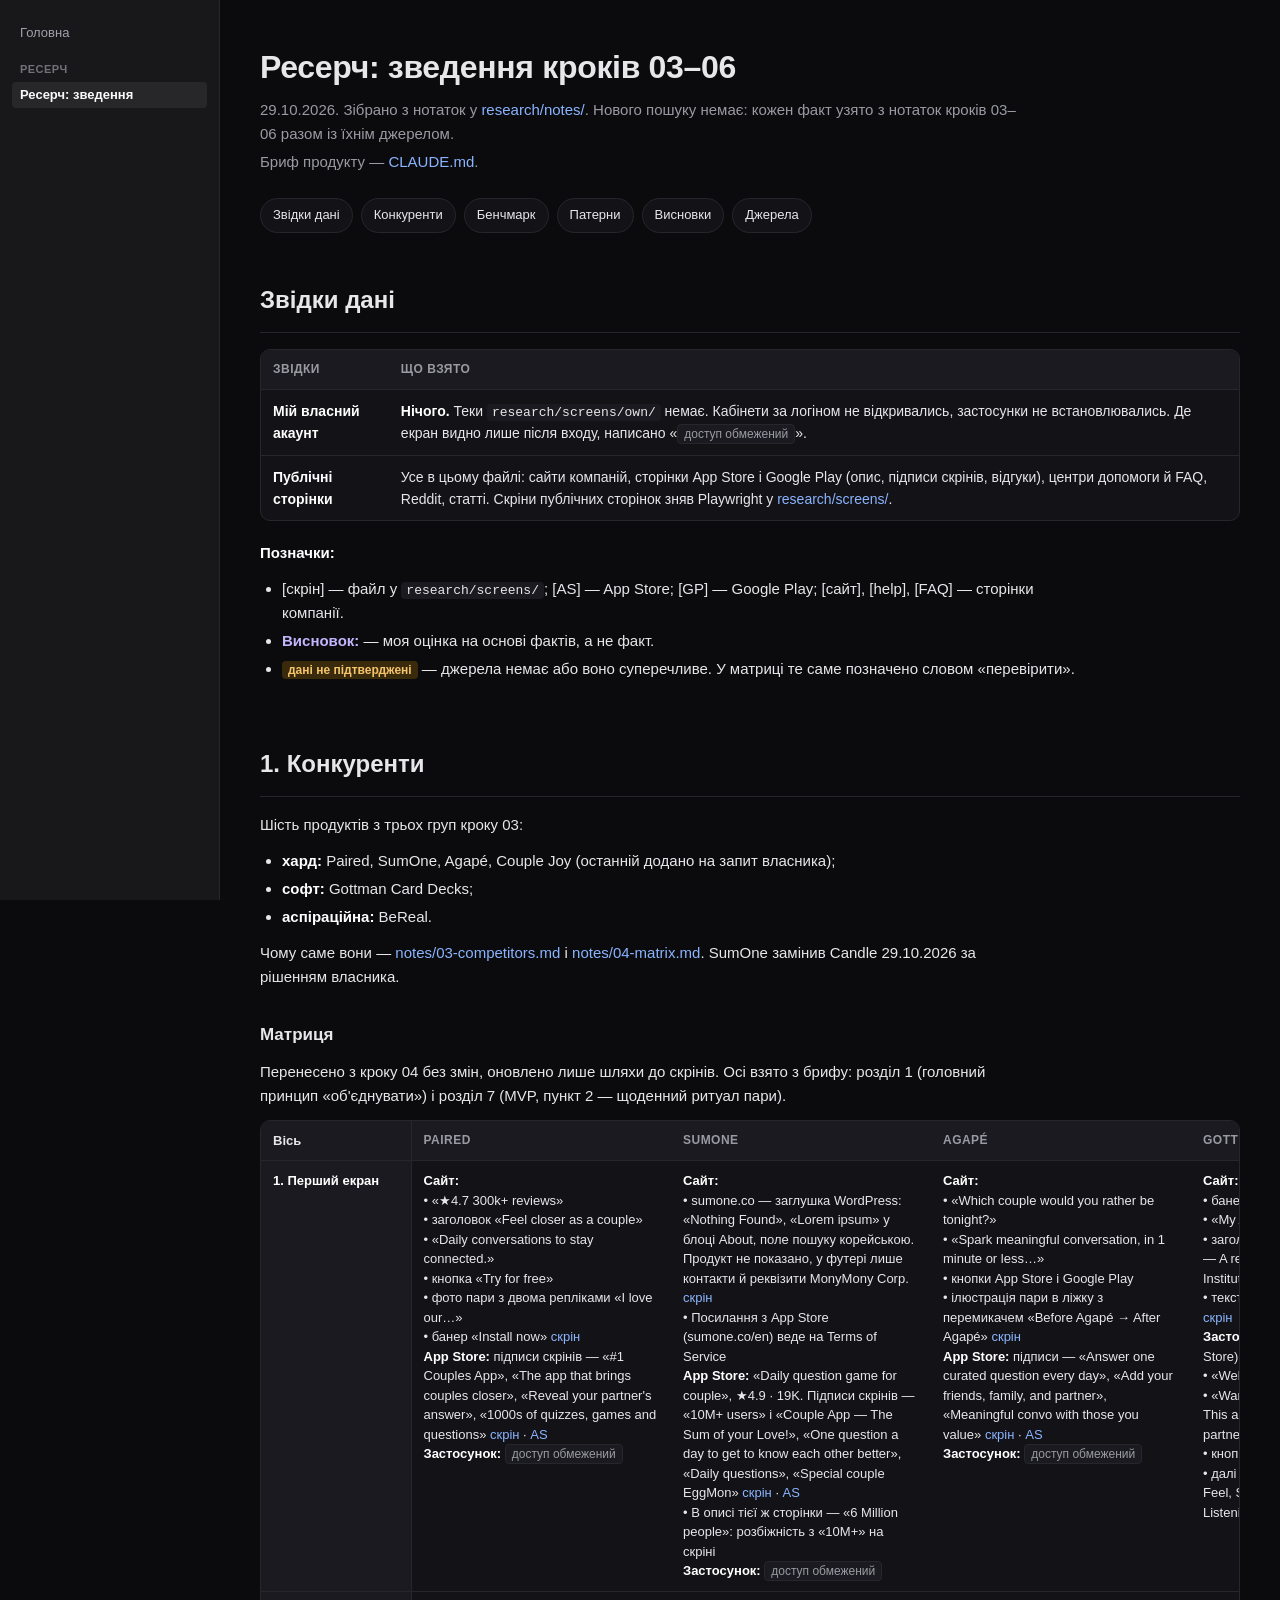
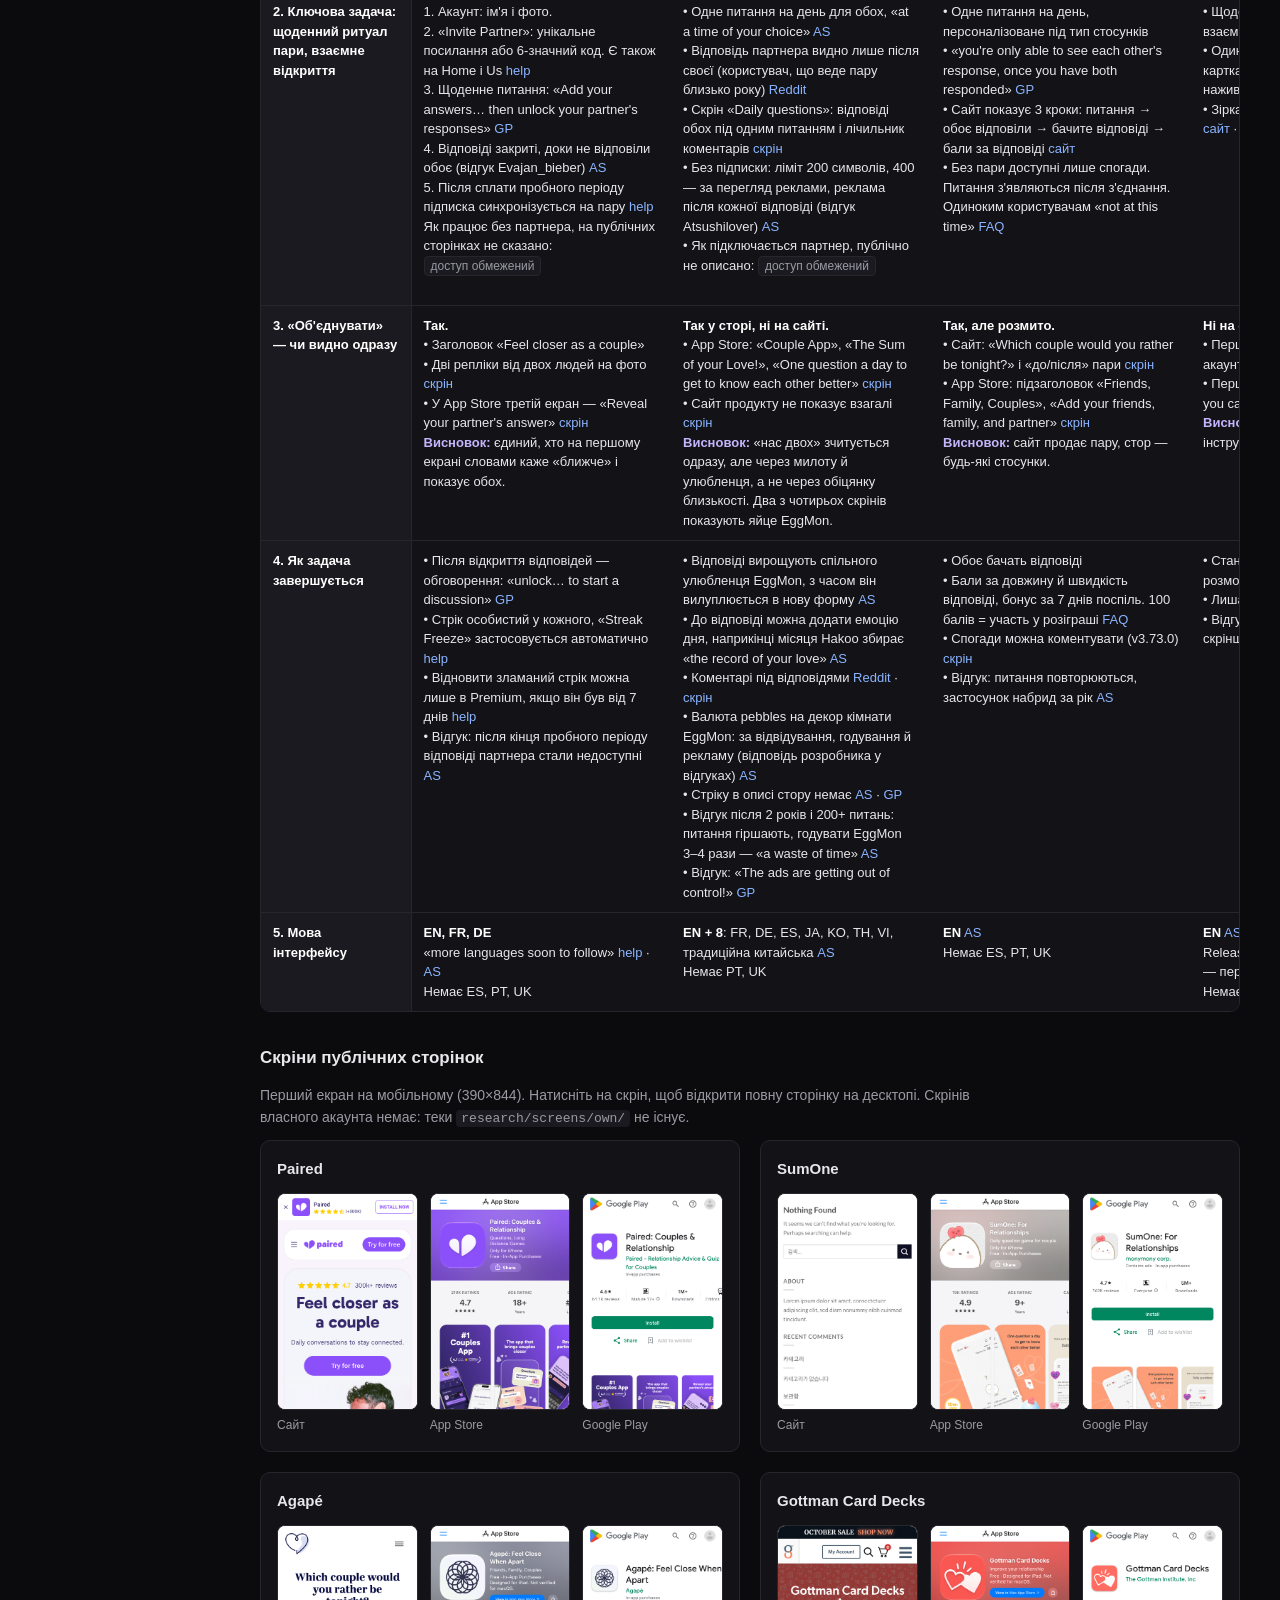
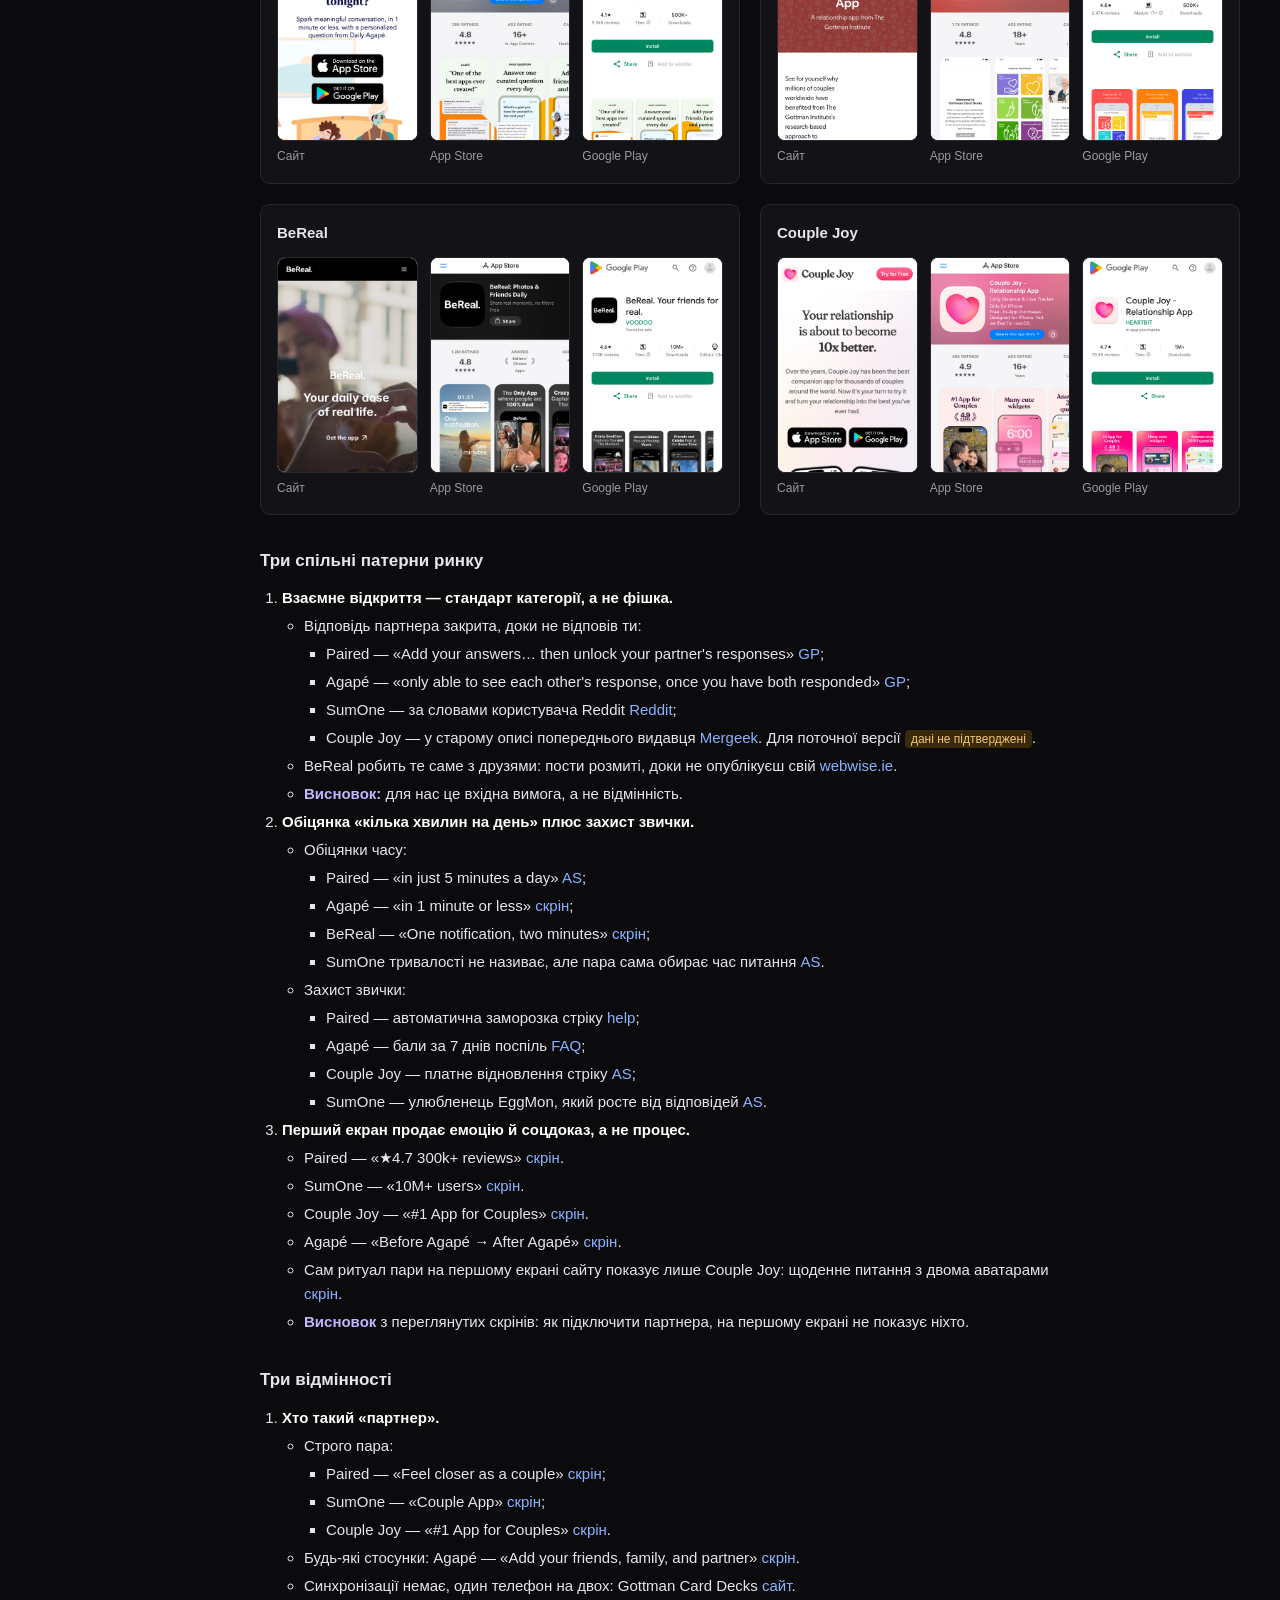
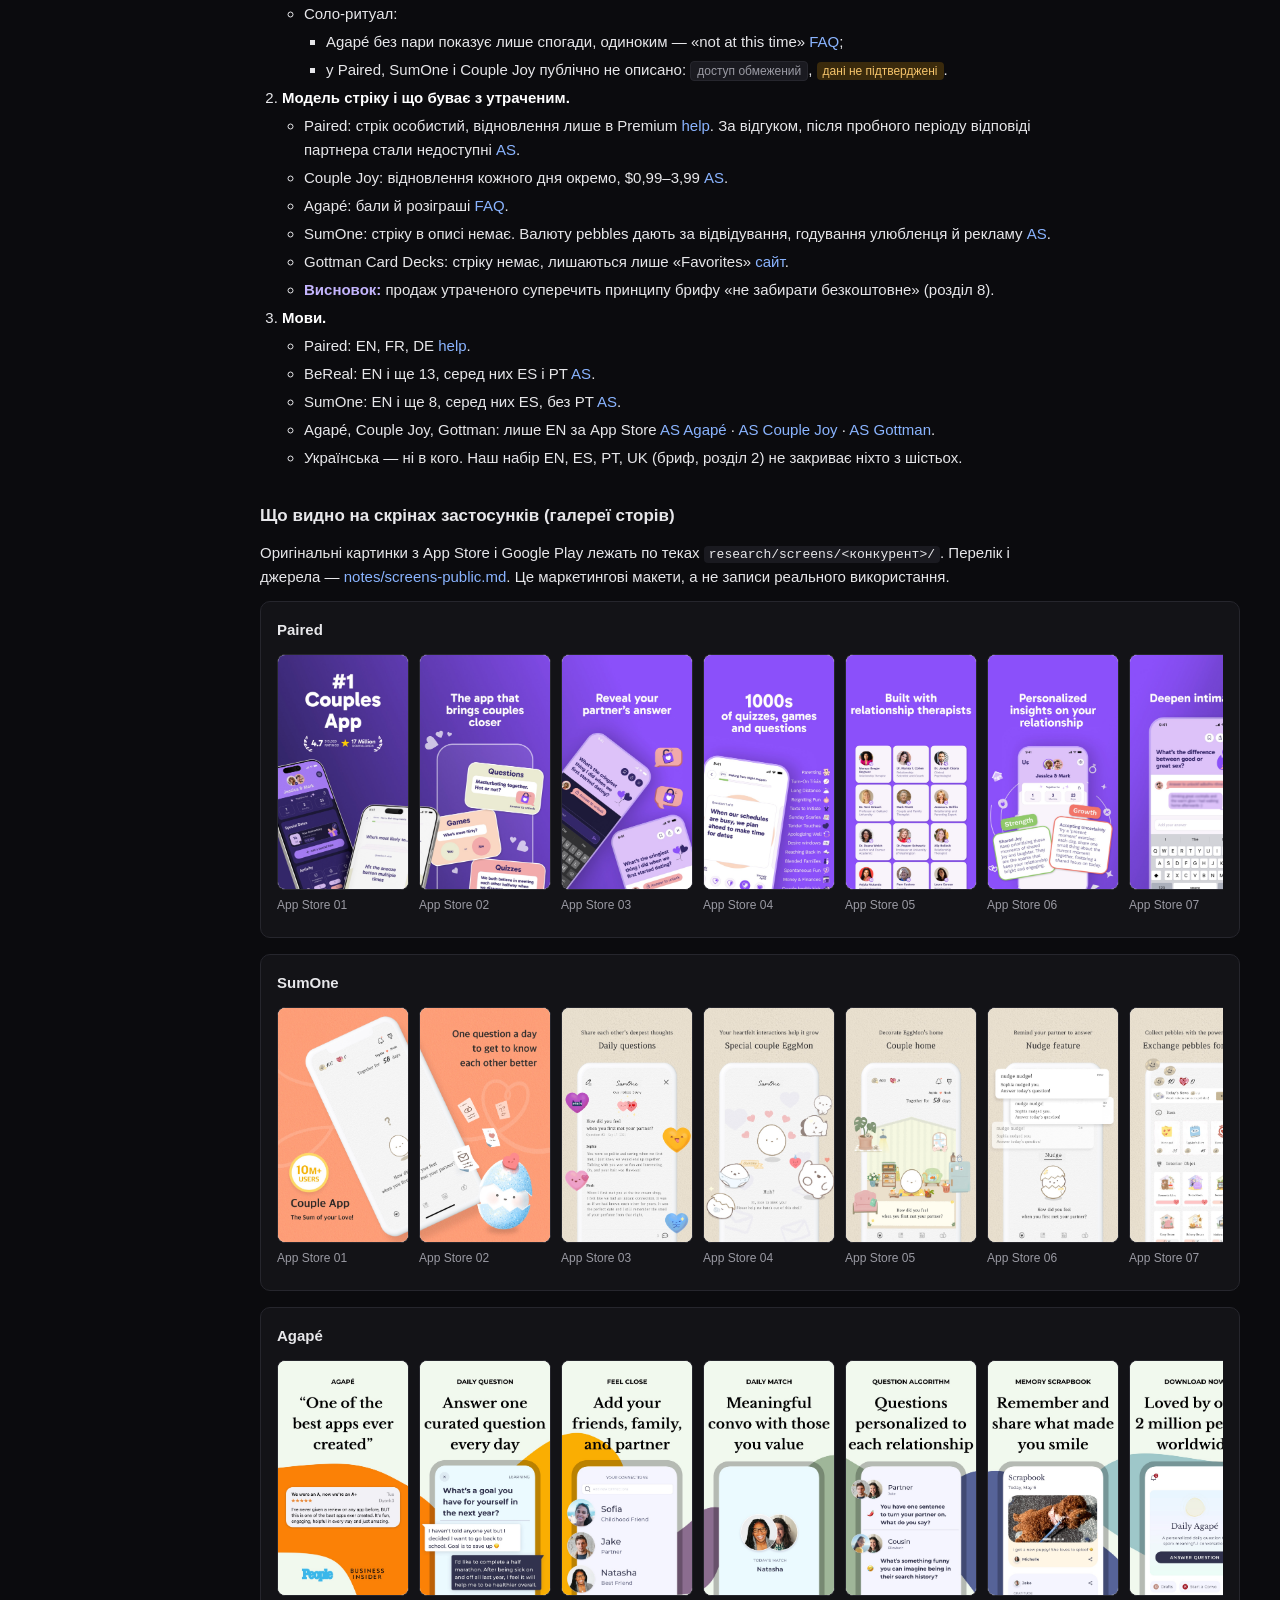
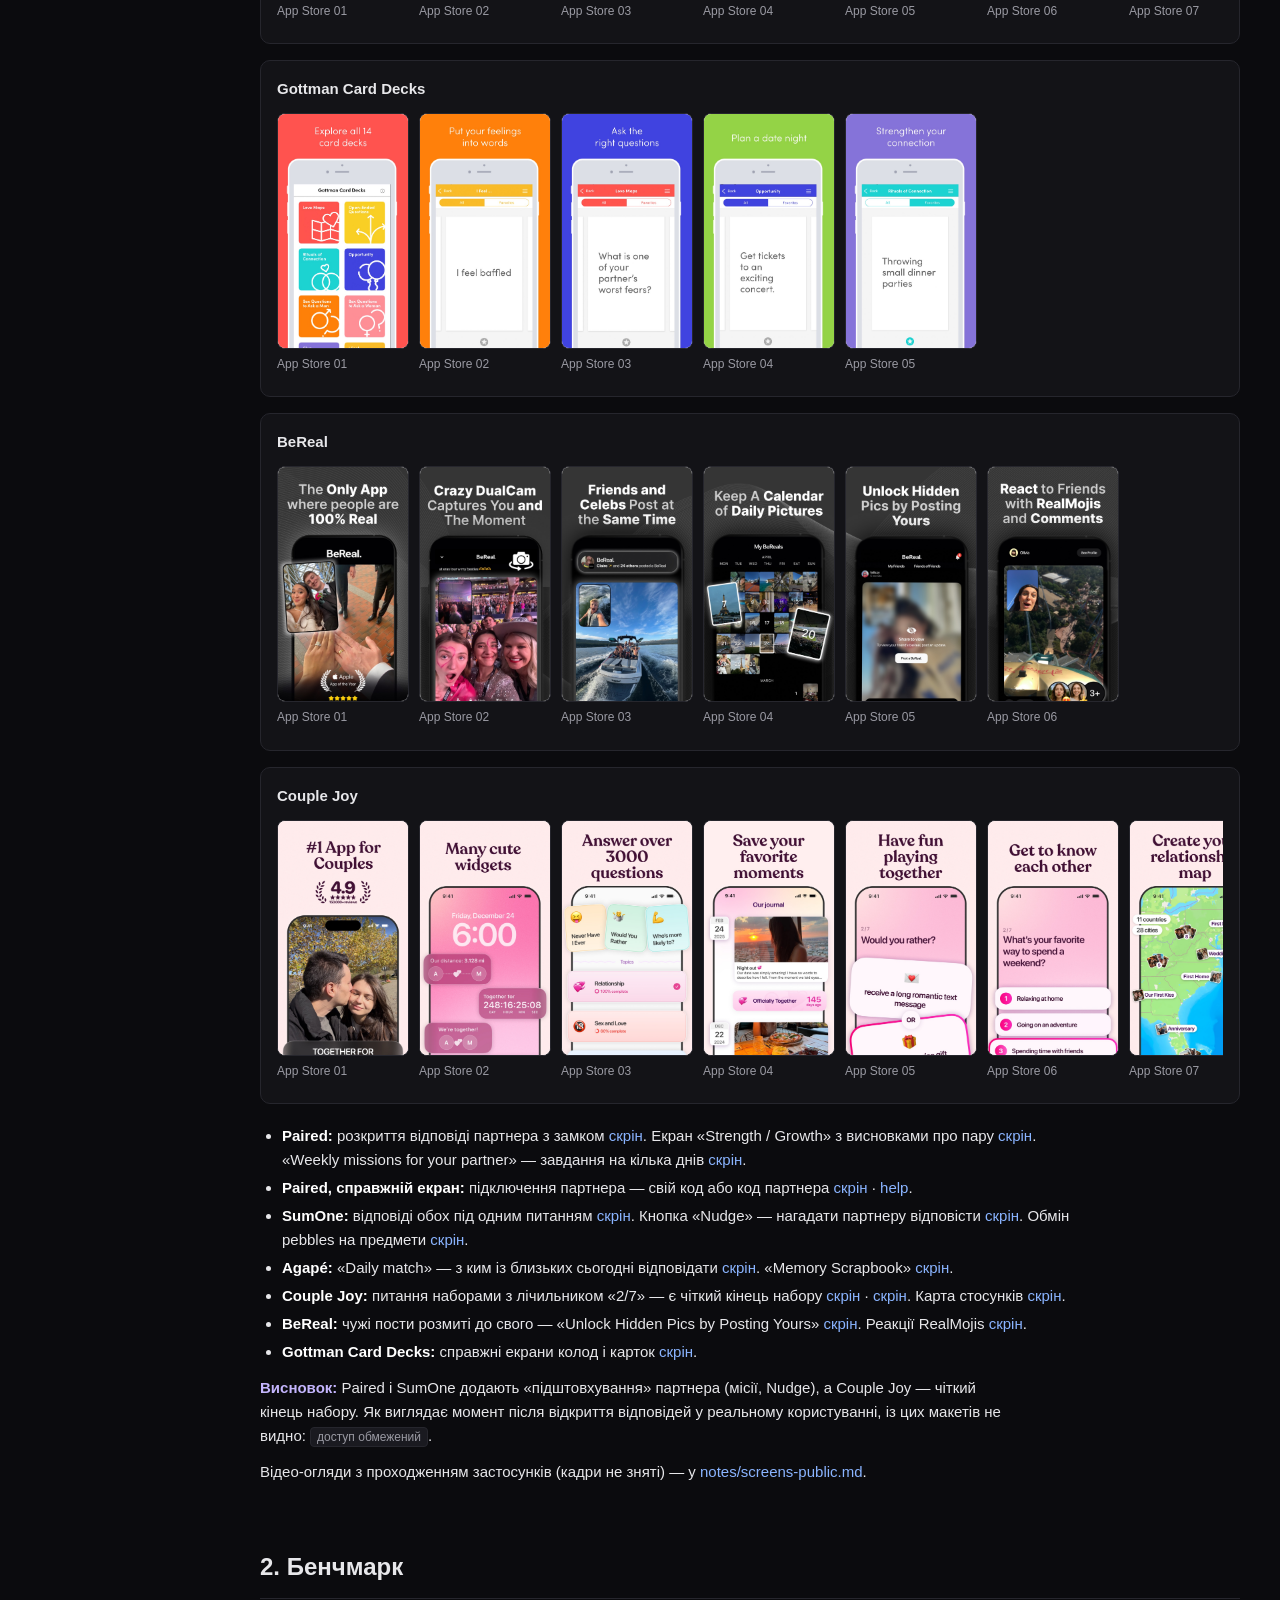
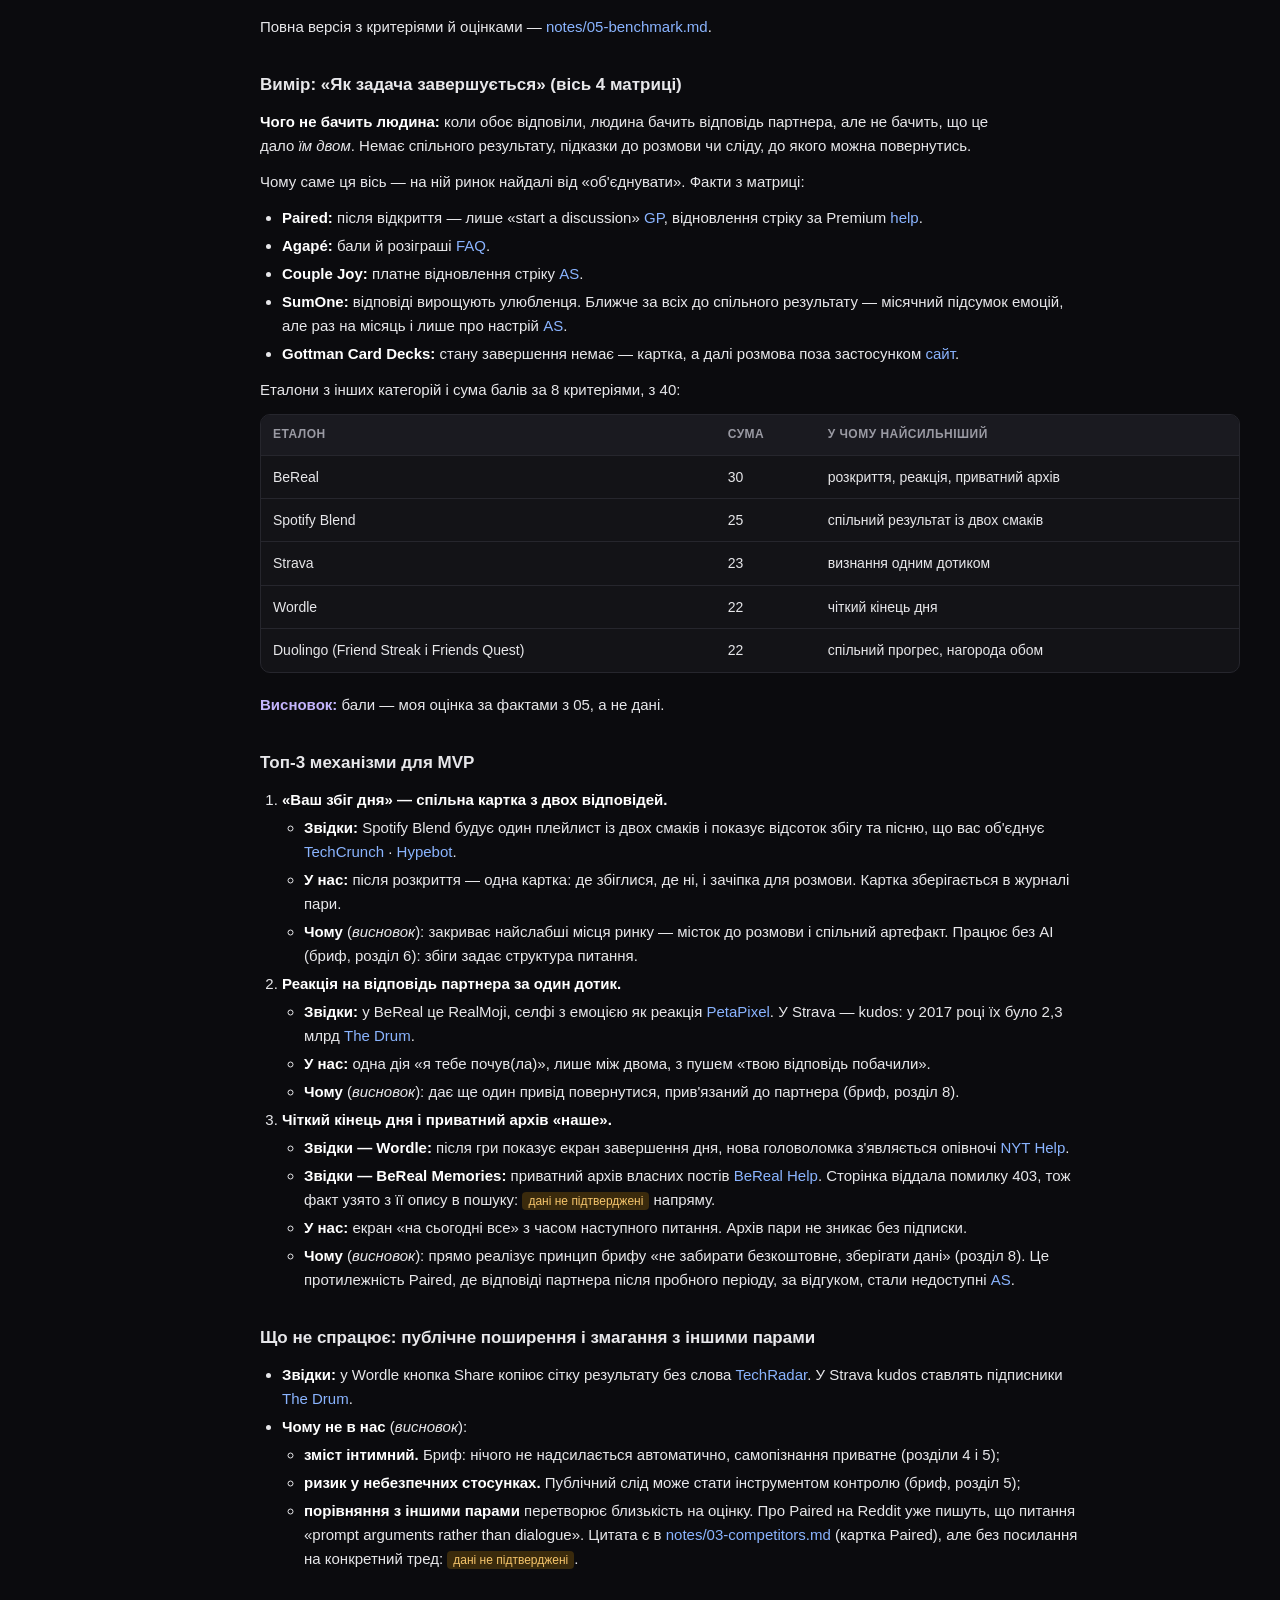
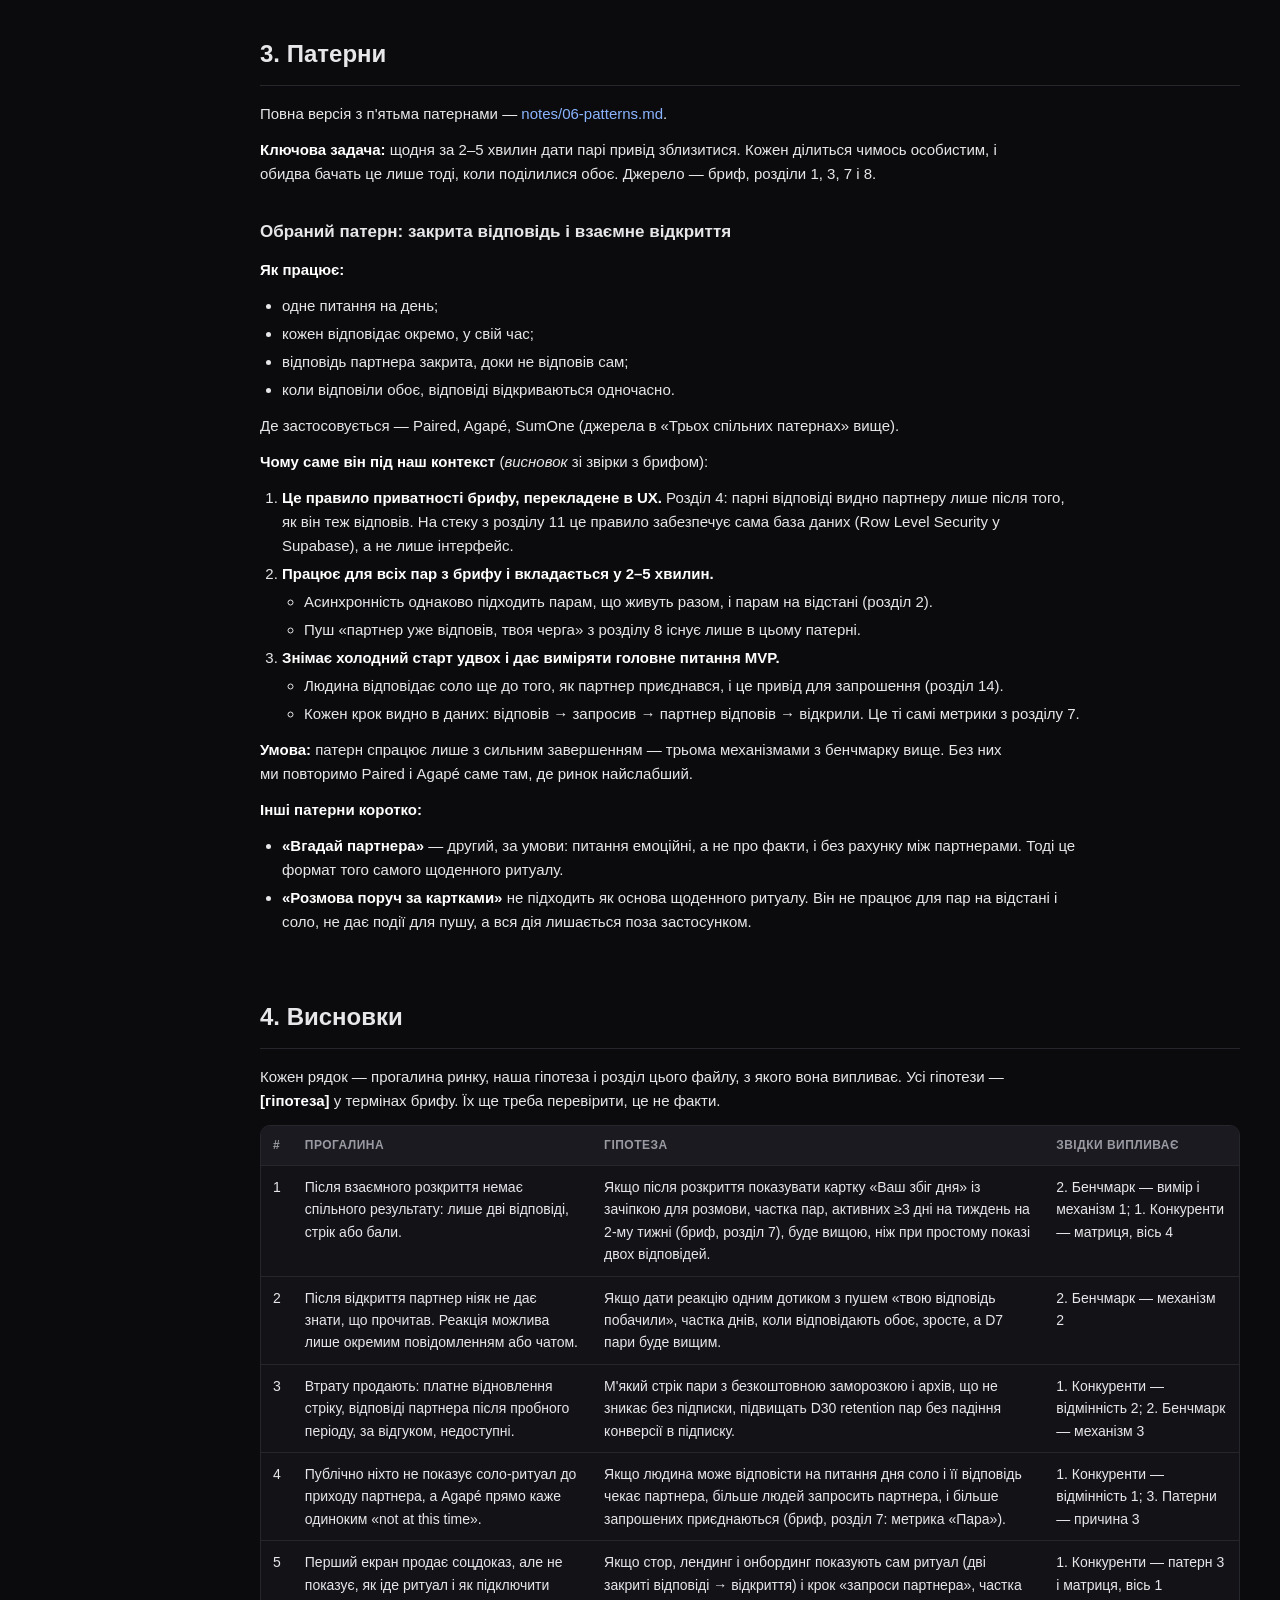
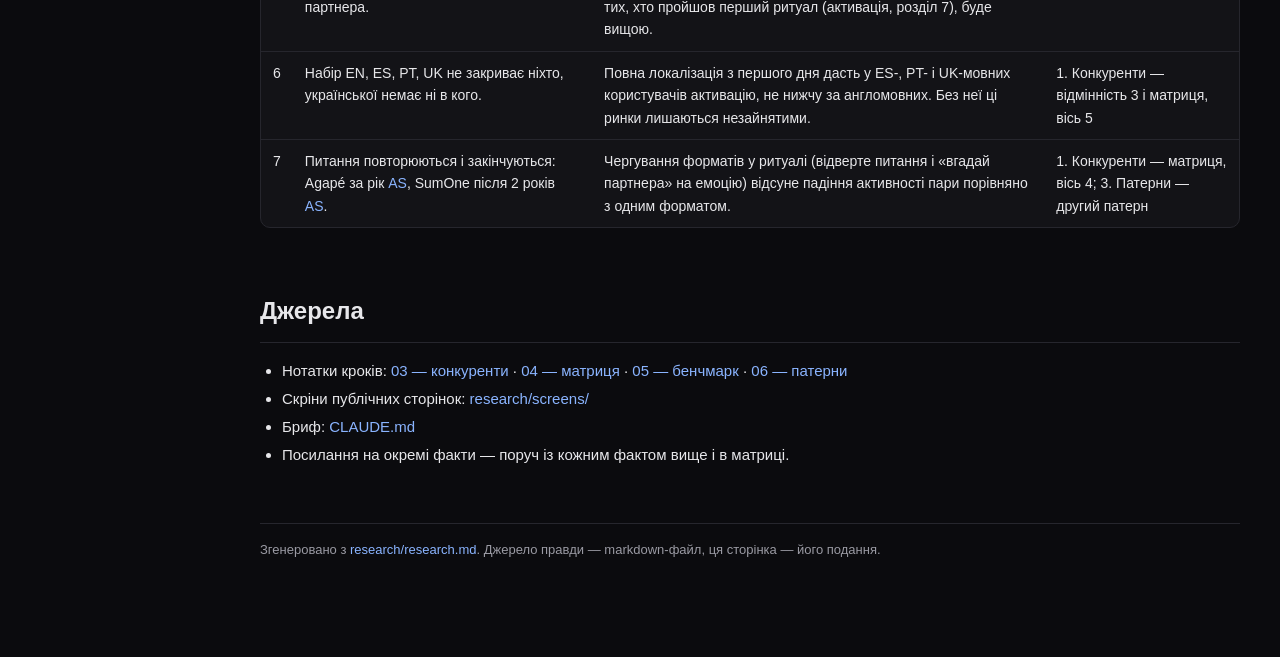
==== commit 15adfc5f: "Ресерч: скріни застосунків з публічних джерел - галереї App Store (і Google Play для Couple Joy) по " ====
--- a/research/research.html
+++ b/research/research.html
@@ -80,6 +80,10 @@
     .shot img { display: block; width: 100%; height: auto; aspect-ratio: 390 / 600; object-fit: cover; object-position: top; border-radius: 8px; border: 1px solid var(--border); background: #fff; margin-bottom: 6px; }
     .shot:hover img { border-color: var(--accent); }
 
+    .store { display: grid; grid-template-columns: minmax(0, 1fr); gap: 16px; margin: 0 0 20px; }
+    .store .shots { min-width: 0; }
+    .strip { display: grid; grid-auto-flow: column; grid-auto-columns: 132px; gap: 10px; overflow-x: auto; padding-bottom: 6px; }
+    .strip .shot img { aspect-ratio: auto; height: 236px; object-fit: cover; }
     footer { color: var(--muted); font-size: 13px; border-top: 1px solid var(--border); padding-top: 16px; }
 
     @media (max-width: 700px) {
@@ -294,6 +298,81 @@
 Українська — ні в кого. Наш набір EN, ES, PT, UK (бриф, розділ 2) не закриває ніхто з шістьох.
 </li></ul>
 </li></ol>
+<h3>Що видно на скрінах застосунків (галереї сторів)</h3>
+<p>Оригінальні картинки з App Store і Google Play лежать по теках <code>research/screens/&lt;конкурент&gt;/</code>. Перелік і джерела — <a href="https://github.com/natocheiev/partnerspeak/blob/main/research/notes/screens-public.md" target="_blank" rel="noopener">notes/screens-public.md</a>. Це маркетингові макети, а не записи реального використання.</p>
+<div class="store">
+<figure class="shots"><figcaption>Paired</figcaption><div class="strip">
+<a class="shot" href="screens/paired/appstore-01.jpg" target="_blank" rel="noopener"><img src="screens/paired/appstore-01.jpg" alt="Paired — App Store 01" loading="lazy"><span>App Store 01</span></a>
+<a class="shot" href="screens/paired/appstore-02.jpg" target="_blank" rel="noopener"><img src="screens/paired/appstore-02.jpg" alt="Paired — App Store 02" loading="lazy"><span>App Store 02</span></a>
+<a class="shot" href="screens/paired/appstore-03.jpg" target="_blank" rel="noopener"><img src="screens/paired/appstore-03.jpg" alt="Paired — App Store 03" loading="lazy"><span>App Store 03</span></a>
+<a class="shot" href="screens/paired/appstore-04.jpg" target="_blank" rel="noopener"><img src="screens/paired/appstore-04.jpg" alt="Paired — App Store 04" loading="lazy"><span>App Store 04</span></a>
+<a class="shot" href="screens/paired/appstore-05.jpg" target="_blank" rel="noopener"><img src="screens/paired/appstore-05.jpg" alt="Paired — App Store 05" loading="lazy"><span>App Store 05</span></a>
+<a class="shot" href="screens/paired/appstore-06.jpg" target="_blank" rel="noopener"><img src="screens/paired/appstore-06.jpg" alt="Paired — App Store 06" loading="lazy"><span>App Store 06</span></a>
+<a class="shot" href="screens/paired/appstore-07.jpg" target="_blank" rel="noopener"><img src="screens/paired/appstore-07.jpg" alt="Paired — App Store 07" loading="lazy"><span>App Store 07</span></a>
+<a class="shot" href="screens/paired/appstore-08.jpg" target="_blank" rel="noopener"><img src="screens/paired/appstore-08.jpg" alt="Paired — App Store 08" loading="lazy"><span>App Store 08</span></a>
+<a class="shot" href="screens/paired/help-pair-with-partner.png" target="_blank" rel="noopener"><img src="screens/paired/help-pair-with-partner.png" alt="Paired — довідка" loading="lazy"><span>довідка</span></a>
+</div></figure>
+<figure class="shots"><figcaption>SumOne</figcaption><div class="strip">
+<a class="shot" href="screens/sumone/appstore-01.jpg" target="_blank" rel="noopener"><img src="screens/sumone/appstore-01.jpg" alt="SumOne — App Store 01" loading="lazy"><span>App Store 01</span></a>
+<a class="shot" href="screens/sumone/appstore-02.jpg" target="_blank" rel="noopener"><img src="screens/sumone/appstore-02.jpg" alt="SumOne — App Store 02" loading="lazy"><span>App Store 02</span></a>
+<a class="shot" href="screens/sumone/appstore-03.jpg" target="_blank" rel="noopener"><img src="screens/sumone/appstore-03.jpg" alt="SumOne — App Store 03" loading="lazy"><span>App Store 03</span></a>
+<a class="shot" href="screens/sumone/appstore-04.jpg" target="_blank" rel="noopener"><img src="screens/sumone/appstore-04.jpg" alt="SumOne — App Store 04" loading="lazy"><span>App Store 04</span></a>
+<a class="shot" href="screens/sumone/appstore-05.jpg" target="_blank" rel="noopener"><img src="screens/sumone/appstore-05.jpg" alt="SumOne — App Store 05" loading="lazy"><span>App Store 05</span></a>
+<a class="shot" href="screens/sumone/appstore-06.jpg" target="_blank" rel="noopener"><img src="screens/sumone/appstore-06.jpg" alt="SumOne — App Store 06" loading="lazy"><span>App Store 06</span></a>
+<a class="shot" href="screens/sumone/appstore-07.jpg" target="_blank" rel="noopener"><img src="screens/sumone/appstore-07.jpg" alt="SumOne — App Store 07" loading="lazy"><span>App Store 07</span></a>
+<a class="shot" href="screens/sumone/appstore-08.jpg" target="_blank" rel="noopener"><img src="screens/sumone/appstore-08.jpg" alt="SumOne — App Store 08" loading="lazy"><span>App Store 08</span></a>
+</div></figure>
+<figure class="shots"><figcaption>Agapé</figcaption><div class="strip">
+<a class="shot" href="screens/agape/appstore-01.jpg" target="_blank" rel="noopener"><img src="screens/agape/appstore-01.jpg" alt="Agapé — App Store 01" loading="lazy"><span>App Store 01</span></a>
+<a class="shot" href="screens/agape/appstore-02.jpg" target="_blank" rel="noopener"><img src="screens/agape/appstore-02.jpg" alt="Agapé — App Store 02" loading="lazy"><span>App Store 02</span></a>
+<a class="shot" href="screens/agape/appstore-03.jpg" target="_blank" rel="noopener"><img src="screens/agape/appstore-03.jpg" alt="Agapé — App Store 03" loading="lazy"><span>App Store 03</span></a>
+<a class="shot" href="screens/agape/appstore-04.jpg" target="_blank" rel="noopener"><img src="screens/agape/appstore-04.jpg" alt="Agapé — App Store 04" loading="lazy"><span>App Store 04</span></a>
+<a class="shot" href="screens/agape/appstore-05.jpg" target="_blank" rel="noopener"><img src="screens/agape/appstore-05.jpg" alt="Agapé — App Store 05" loading="lazy"><span>App Store 05</span></a>
+<a class="shot" href="screens/agape/appstore-06.jpg" target="_blank" rel="noopener"><img src="screens/agape/appstore-06.jpg" alt="Agapé — App Store 06" loading="lazy"><span>App Store 06</span></a>
+<a class="shot" href="screens/agape/appstore-07.jpg" target="_blank" rel="noopener"><img src="screens/agape/appstore-07.jpg" alt="Agapé — App Store 07" loading="lazy"><span>App Store 07</span></a>
+</div></figure>
+<figure class="shots"><figcaption>Gottman Card Decks</figcaption><div class="strip">
+<a class="shot" href="screens/gottman/appstore-01.jpg" target="_blank" rel="noopener"><img src="screens/gottman/appstore-01.jpg" alt="Gottman Card Decks — App Store 01" loading="lazy"><span>App Store 01</span></a>
+<a class="shot" href="screens/gottman/appstore-02.jpg" target="_blank" rel="noopener"><img src="screens/gottman/appstore-02.jpg" alt="Gottman Card Decks — App Store 02" loading="lazy"><span>App Store 02</span></a>
+<a class="shot" href="screens/gottman/appstore-03.jpg" target="_blank" rel="noopener"><img src="screens/gottman/appstore-03.jpg" alt="Gottman Card Decks — App Store 03" loading="lazy"><span>App Store 03</span></a>
+<a class="shot" href="screens/gottman/appstore-04.jpg" target="_blank" rel="noopener"><img src="screens/gottman/appstore-04.jpg" alt="Gottman Card Decks — App Store 04" loading="lazy"><span>App Store 04</span></a>
+<a class="shot" href="screens/gottman/appstore-05.jpg" target="_blank" rel="noopener"><img src="screens/gottman/appstore-05.jpg" alt="Gottman Card Decks — App Store 05" loading="lazy"><span>App Store 05</span></a>
+</div></figure>
+<figure class="shots"><figcaption>BeReal</figcaption><div class="strip">
+<a class="shot" href="screens/bereal/appstore-01.jpg" target="_blank" rel="noopener"><img src="screens/bereal/appstore-01.jpg" alt="BeReal — App Store 01" loading="lazy"><span>App Store 01</span></a>
+<a class="shot" href="screens/bereal/appstore-02.jpg" target="_blank" rel="noopener"><img src="screens/bereal/appstore-02.jpg" alt="BeReal — App Store 02" loading="lazy"><span>App Store 02</span></a>
+<a class="shot" href="screens/bereal/appstore-03.jpg" target="_blank" rel="noopener"><img src="screens/bereal/appstore-03.jpg" alt="BeReal — App Store 03" loading="lazy"><span>App Store 03</span></a>
+<a class="shot" href="screens/bereal/appstore-04.jpg" target="_blank" rel="noopener"><img src="screens/bereal/appstore-04.jpg" alt="BeReal — App Store 04" loading="lazy"><span>App Store 04</span></a>
+<a class="shot" href="screens/bereal/appstore-05.jpg" target="_blank" rel="noopener"><img src="screens/bereal/appstore-05.jpg" alt="BeReal — App Store 05" loading="lazy"><span>App Store 05</span></a>
+<a class="shot" href="screens/bereal/appstore-06.jpg" target="_blank" rel="noopener"><img src="screens/bereal/appstore-06.jpg" alt="BeReal — App Store 06" loading="lazy"><span>App Store 06</span></a>
+</div></figure>
+<figure class="shots"><figcaption>Couple Joy</figcaption><div class="strip">
+<a class="shot" href="screens/couplejoy/appstore-01.jpg" target="_blank" rel="noopener"><img src="screens/couplejoy/appstore-01.jpg" alt="Couple Joy — App Store 01" loading="lazy"><span>App Store 01</span></a>
+<a class="shot" href="screens/couplejoy/appstore-02.jpg" target="_blank" rel="noopener"><img src="screens/couplejoy/appstore-02.jpg" alt="Couple Joy — App Store 02" loading="lazy"><span>App Store 02</span></a>
+<a class="shot" href="screens/couplejoy/appstore-03.jpg" target="_blank" rel="noopener"><img src="screens/couplejoy/appstore-03.jpg" alt="Couple Joy — App Store 03" loading="lazy"><span>App Store 03</span></a>
+<a class="shot" href="screens/couplejoy/appstore-04.jpg" target="_blank" rel="noopener"><img src="screens/couplejoy/appstore-04.jpg" alt="Couple Joy — App Store 04" loading="lazy"><span>App Store 04</span></a>
+<a class="shot" href="screens/couplejoy/appstore-05.jpg" target="_blank" rel="noopener"><img src="screens/couplejoy/appstore-05.jpg" alt="Couple Joy — App Store 05" loading="lazy"><span>App Store 05</span></a>
+<a class="shot" href="screens/couplejoy/appstore-06.jpg" target="_blank" rel="noopener"><img src="screens/couplejoy/appstore-06.jpg" alt="Couple Joy — App Store 06" loading="lazy"><span>App Store 06</span></a>
+<a class="shot" href="screens/couplejoy/appstore-07.jpg" target="_blank" rel="noopener"><img src="screens/couplejoy/appstore-07.jpg" alt="Couple Joy — App Store 07" loading="lazy"><span>App Store 07</span></a>
+</div></figure>
+</div>
+<ul><li>
+<strong>Paired:</strong> розкриття відповіді партнера з замком <a href="screens/paired/appstore-03.jpg">скрін</a>. Екран «Strength / Growth» з висновками про пару <a href="screens/paired/appstore-06.jpg">скрін</a>. «Weekly missions for your partner» — завдання на кілька днів <a href="screens/paired/appstore-08.jpg">скрін</a>.
+</li><li>
+<strong>Paired, справжній екран:</strong> підключення партнера — свій код або код партнера <a href="screens/paired/help-pair-with-partner.png">скрін</a> · <a href="https://support.paired.com/en/articles/164636-how-do-i-pair-with-my-partner" target="_blank" rel="noopener">help</a>.
+</li><li>
+<strong>SumOne:</strong> відповіді обох під одним питанням <a href="screens/sumone/appstore-03.jpg">скрін</a>. Кнопка «Nudge» — нагадати партнеру відповісти <a href="screens/sumone/appstore-06.jpg">скрін</a>. Обмін pebbles на предмети <a href="screens/sumone/appstore-07.jpg">скрін</a>.
+</li><li>
+<strong>Agapé:</strong> «Daily match» — з ким із близьких сьогодні відповідати <a href="screens/agape/appstore-04.jpg">скрін</a>. «Memory Scrapbook» <a href="screens/agape/appstore-06.jpg">скрін</a>.
+</li><li>
+<strong>Couple Joy:</strong> питання наборами з лічильником «2/7» — є чіткий кінець набору <a href="screens/couplejoy/appstore-05.jpg">скрін</a> · <a href="screens/couplejoy/appstore-06.jpg">скрін</a>. Карта стосунків <a href="screens/couplejoy/appstore-07.jpg">скрін</a>.
+</li><li>
+<strong>BeReal:</strong> чужі пости розмиті до свого — «Unlock Hidden Pics by Posting Yours» <a href="screens/bereal/appstore-05.jpg">скрін</a>. Реакції RealMojis <a href="screens/bereal/appstore-06.jpg">скрін</a>.
+</li><li>
+<strong>Gottman Card Decks:</strong> справжні екрани колод і карток <a href="screens/gottman/appstore-01.jpg">скрін</a>.
+</li></ul>
+<p><em class="concl">Висновок:</em> Paired і SumOne додають «підштовхування» партнера (місії, Nudge), а Couple Joy — чіткий кінець набору. Як виглядає момент після відкриття відповідей у реальному користуванні, із цих макетів не видно: <span class="tag muted">доступ обмежений</span>.</p>
+<p>Відео-огляди з проходженням застосунків (кадри не зняті) — у <a href="https://github.com/natocheiev/partnerspeak/blob/main/research/notes/screens-public.md" target="_blank" rel="noopener">notes/screens-public.md</a>.</p>
 </section>
 <section id="benchmark">
 <h2>2. Бенчмарк</h2>
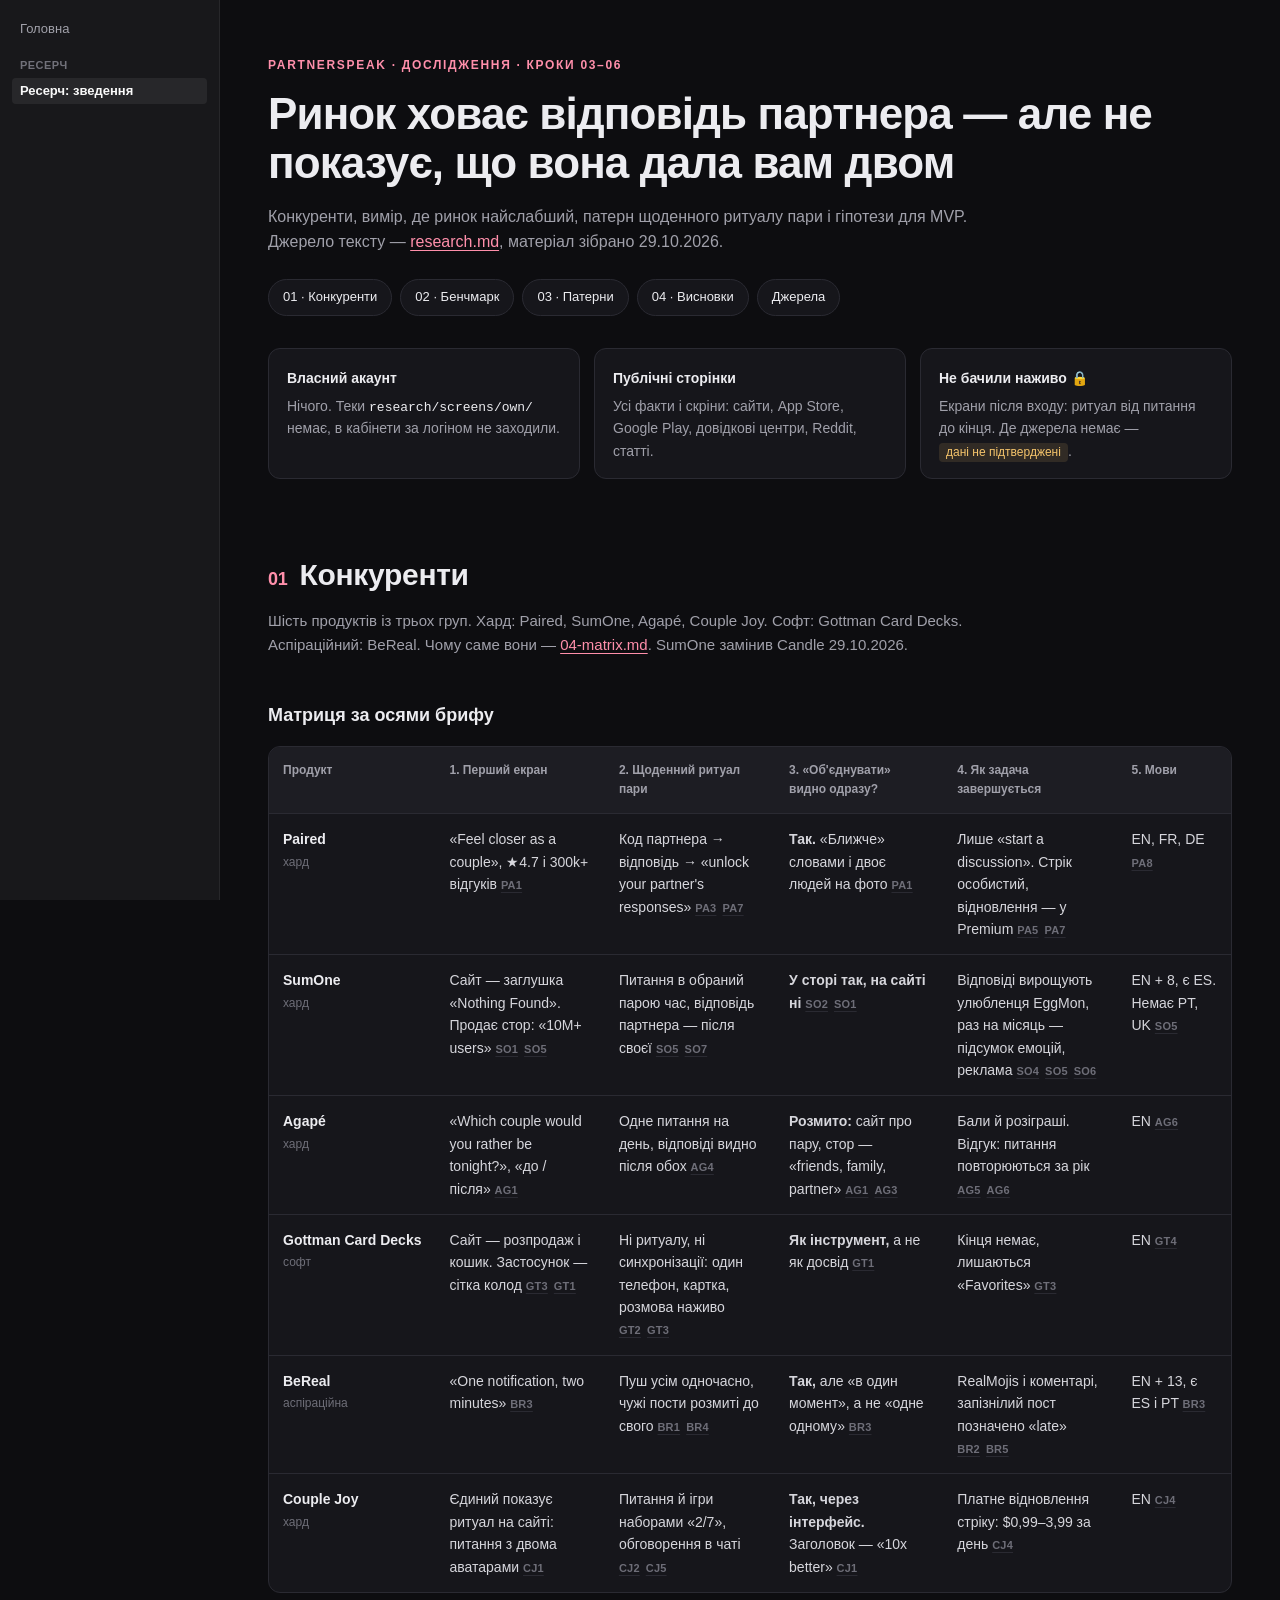
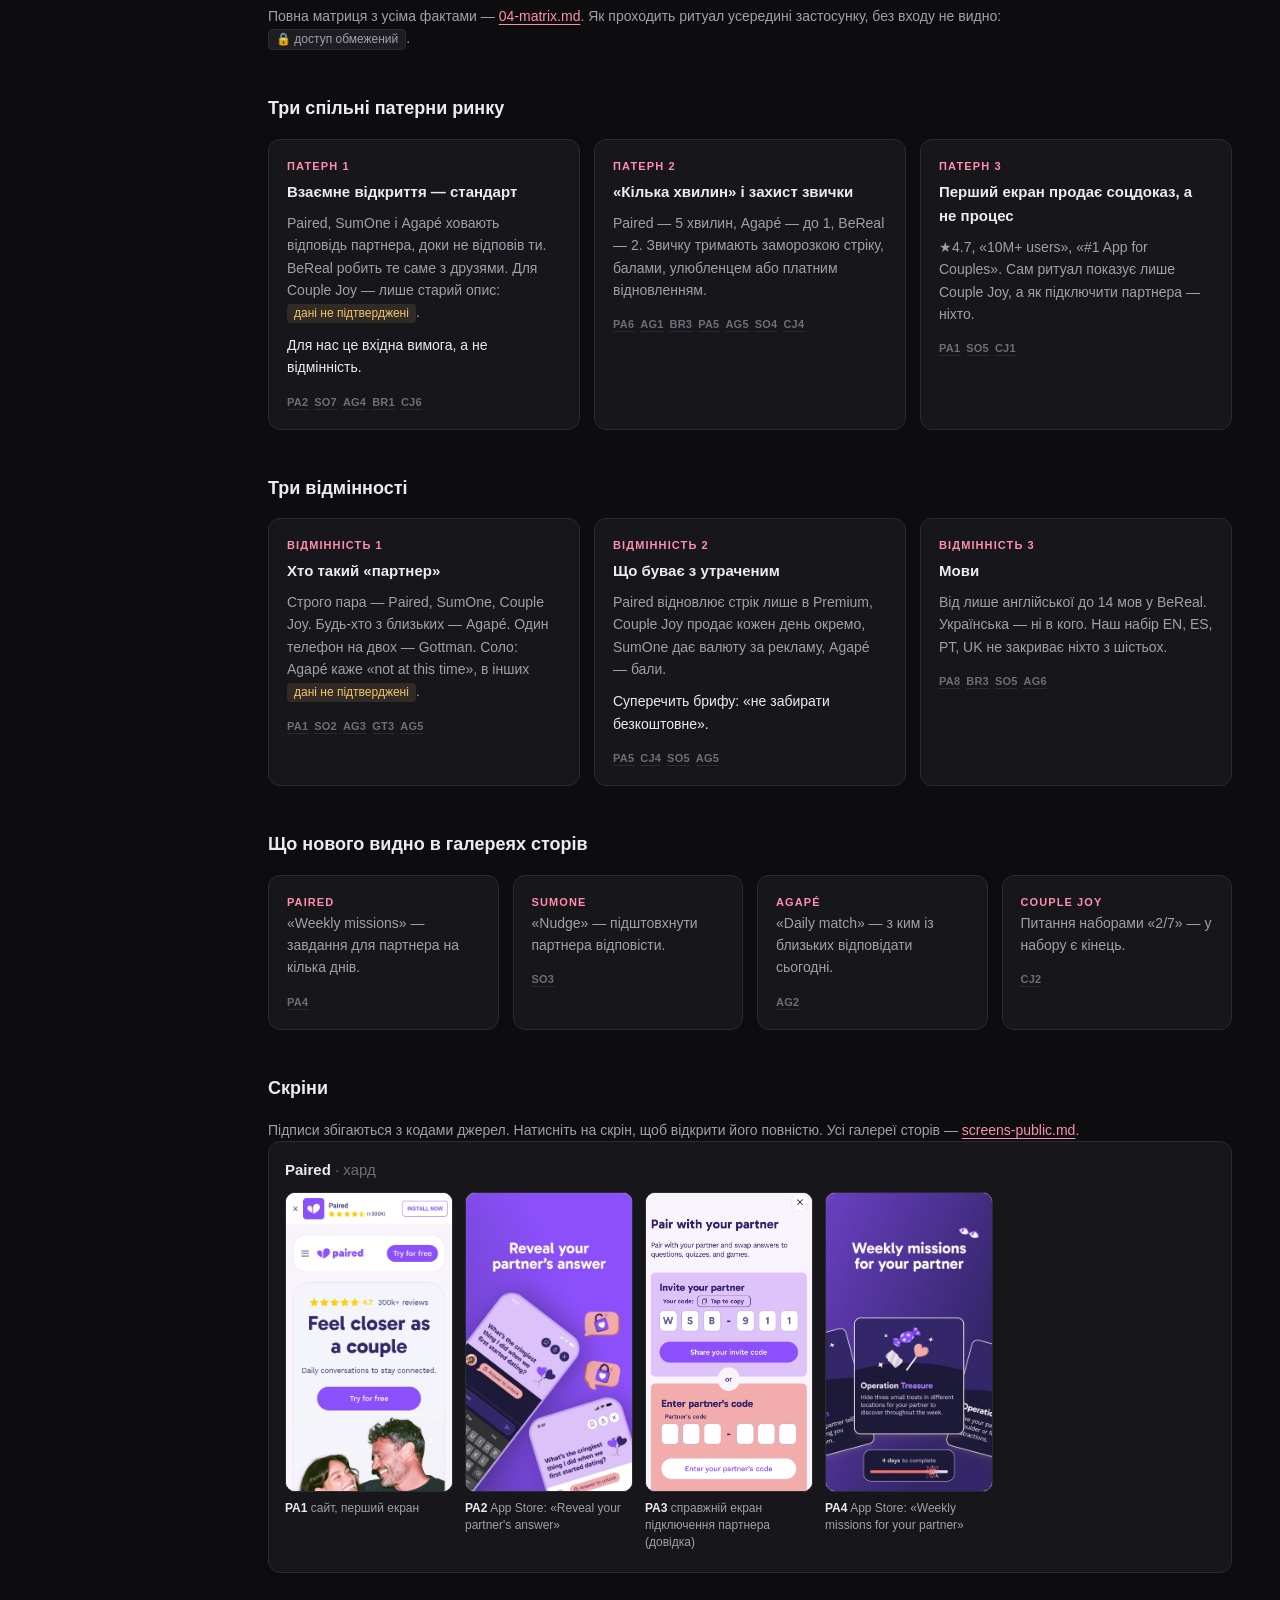
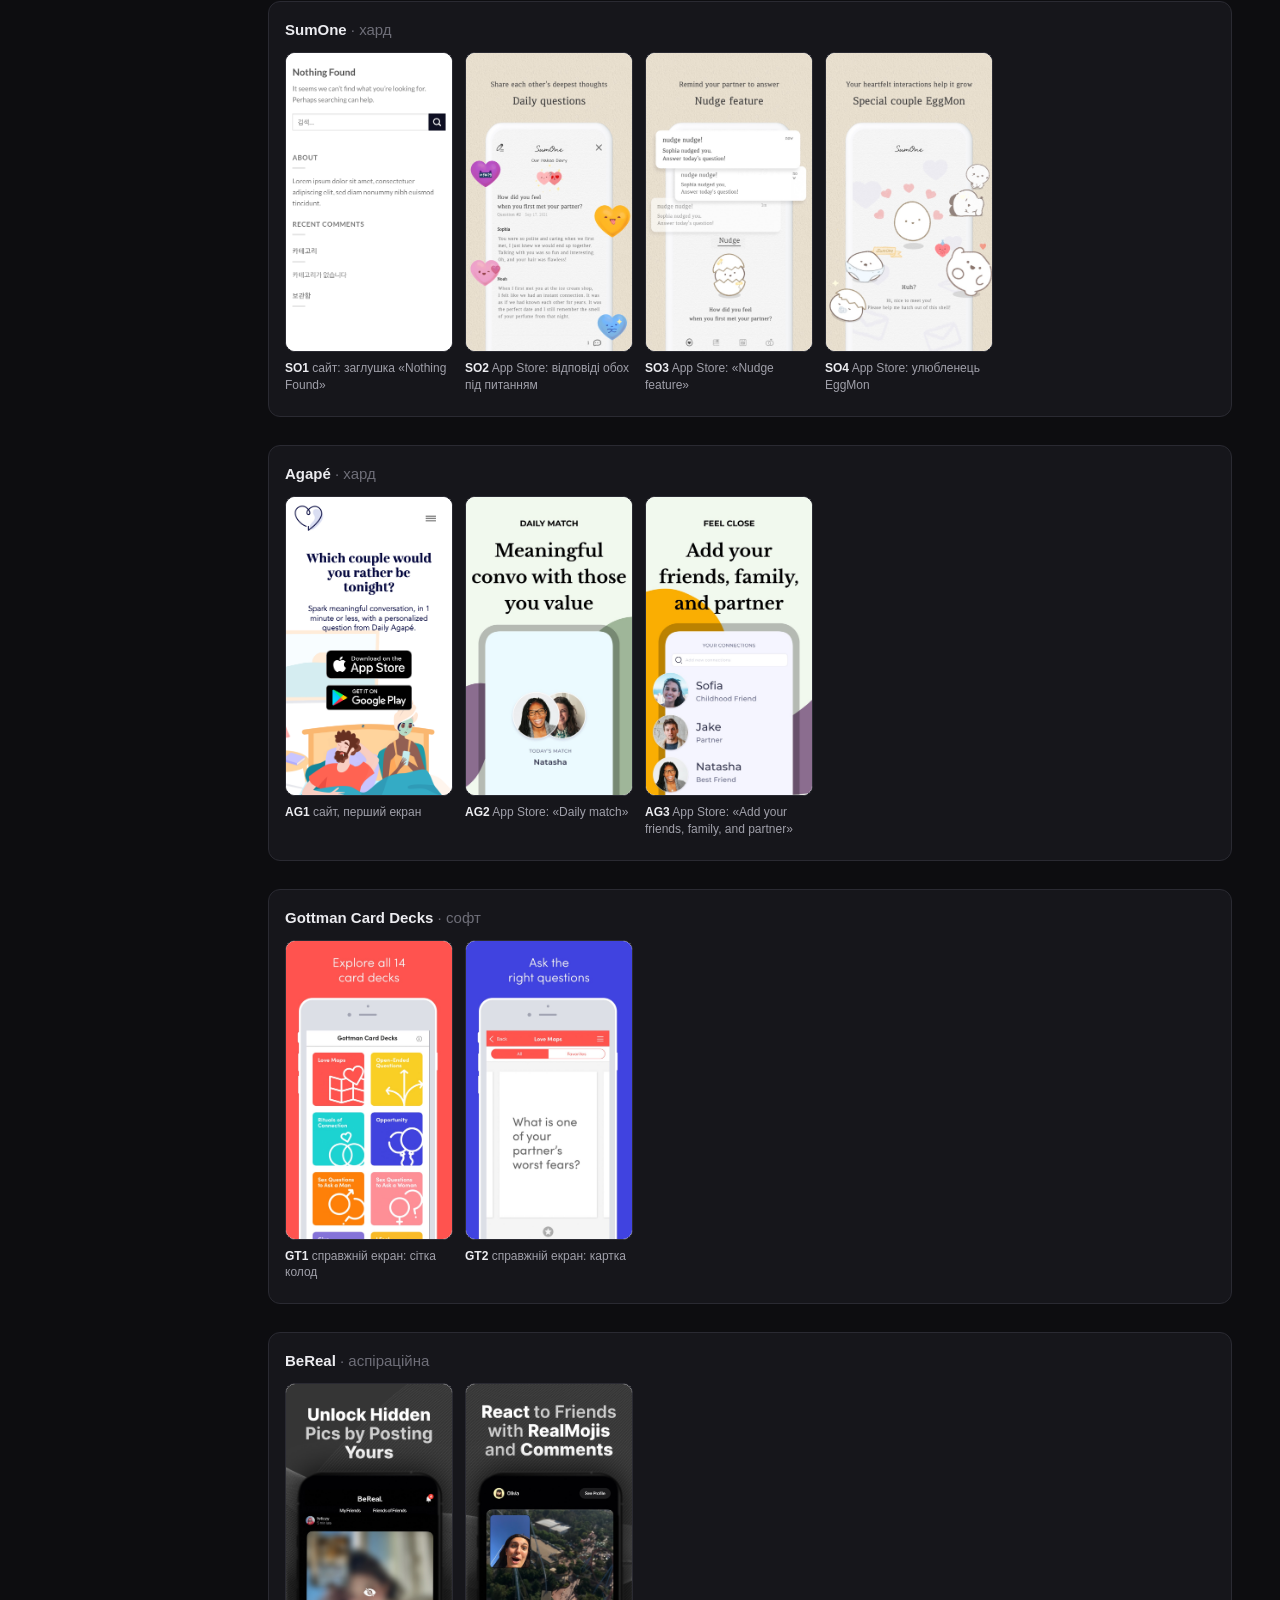
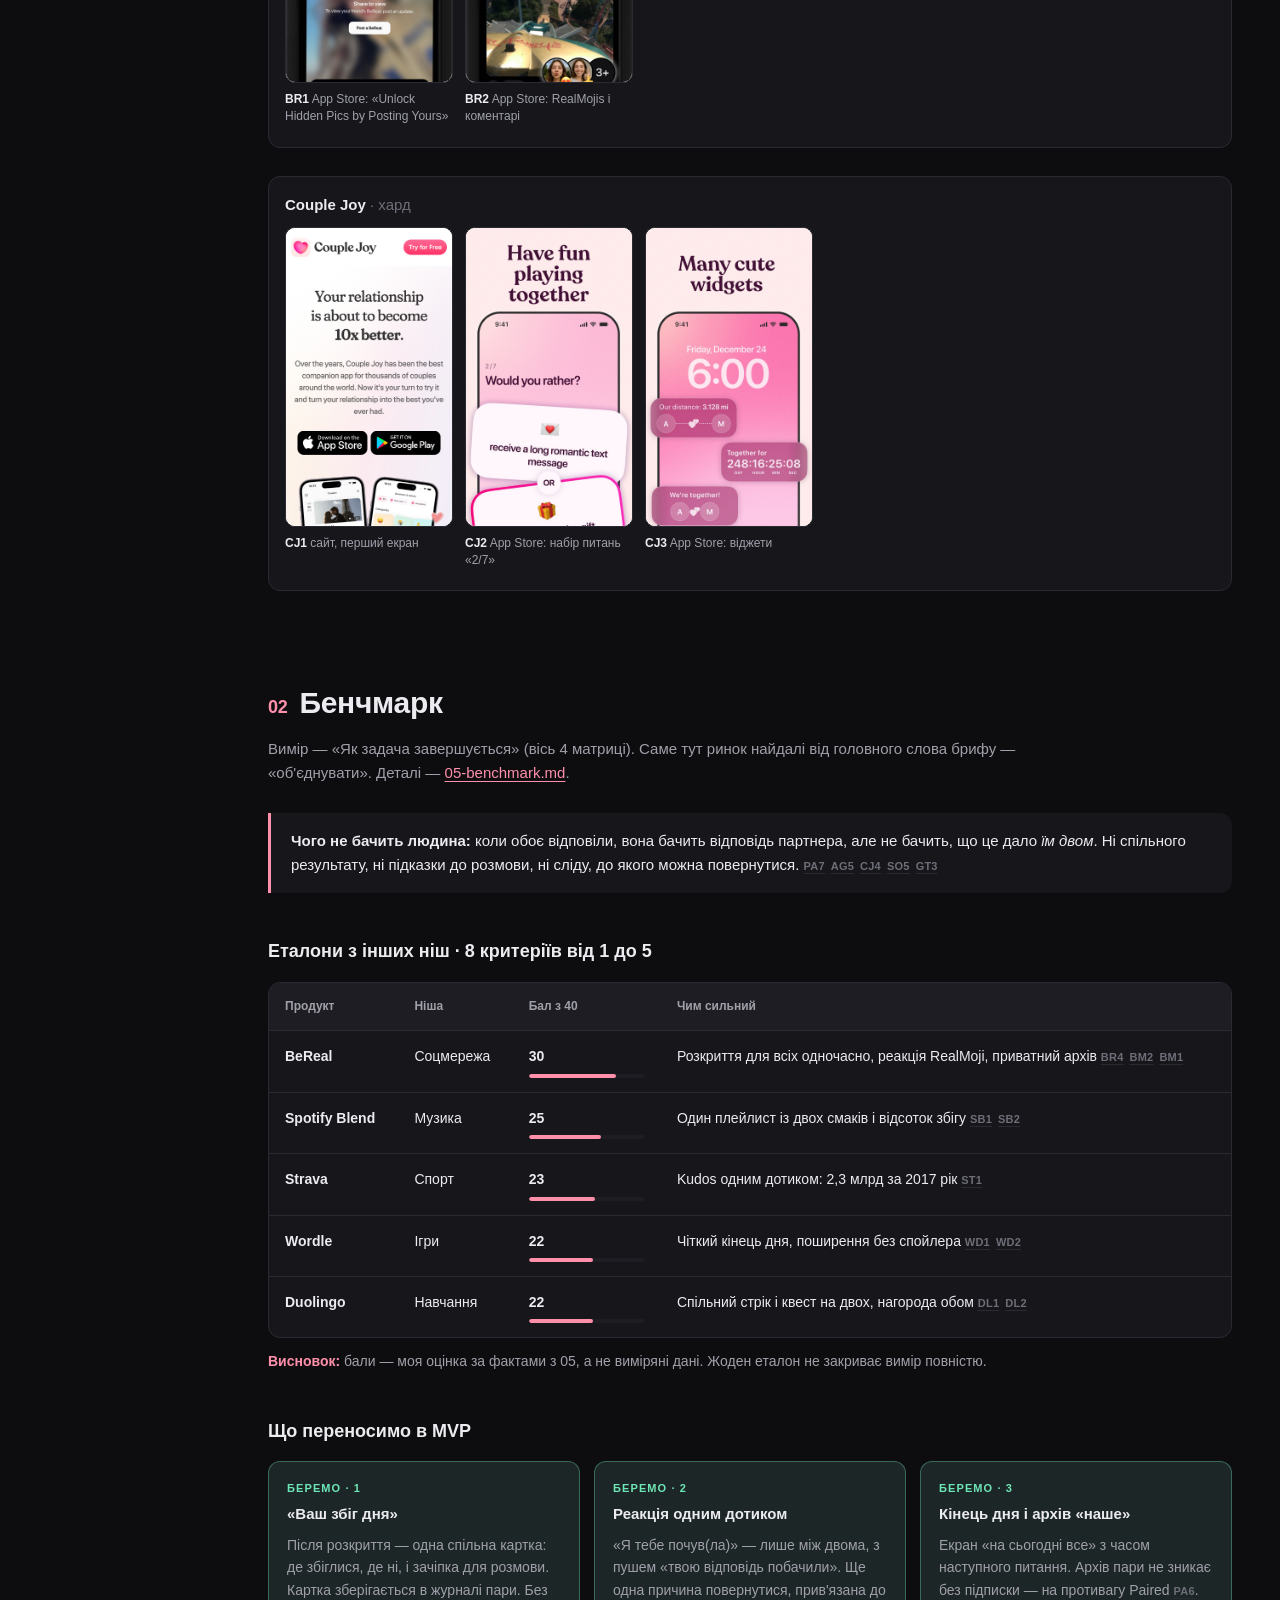
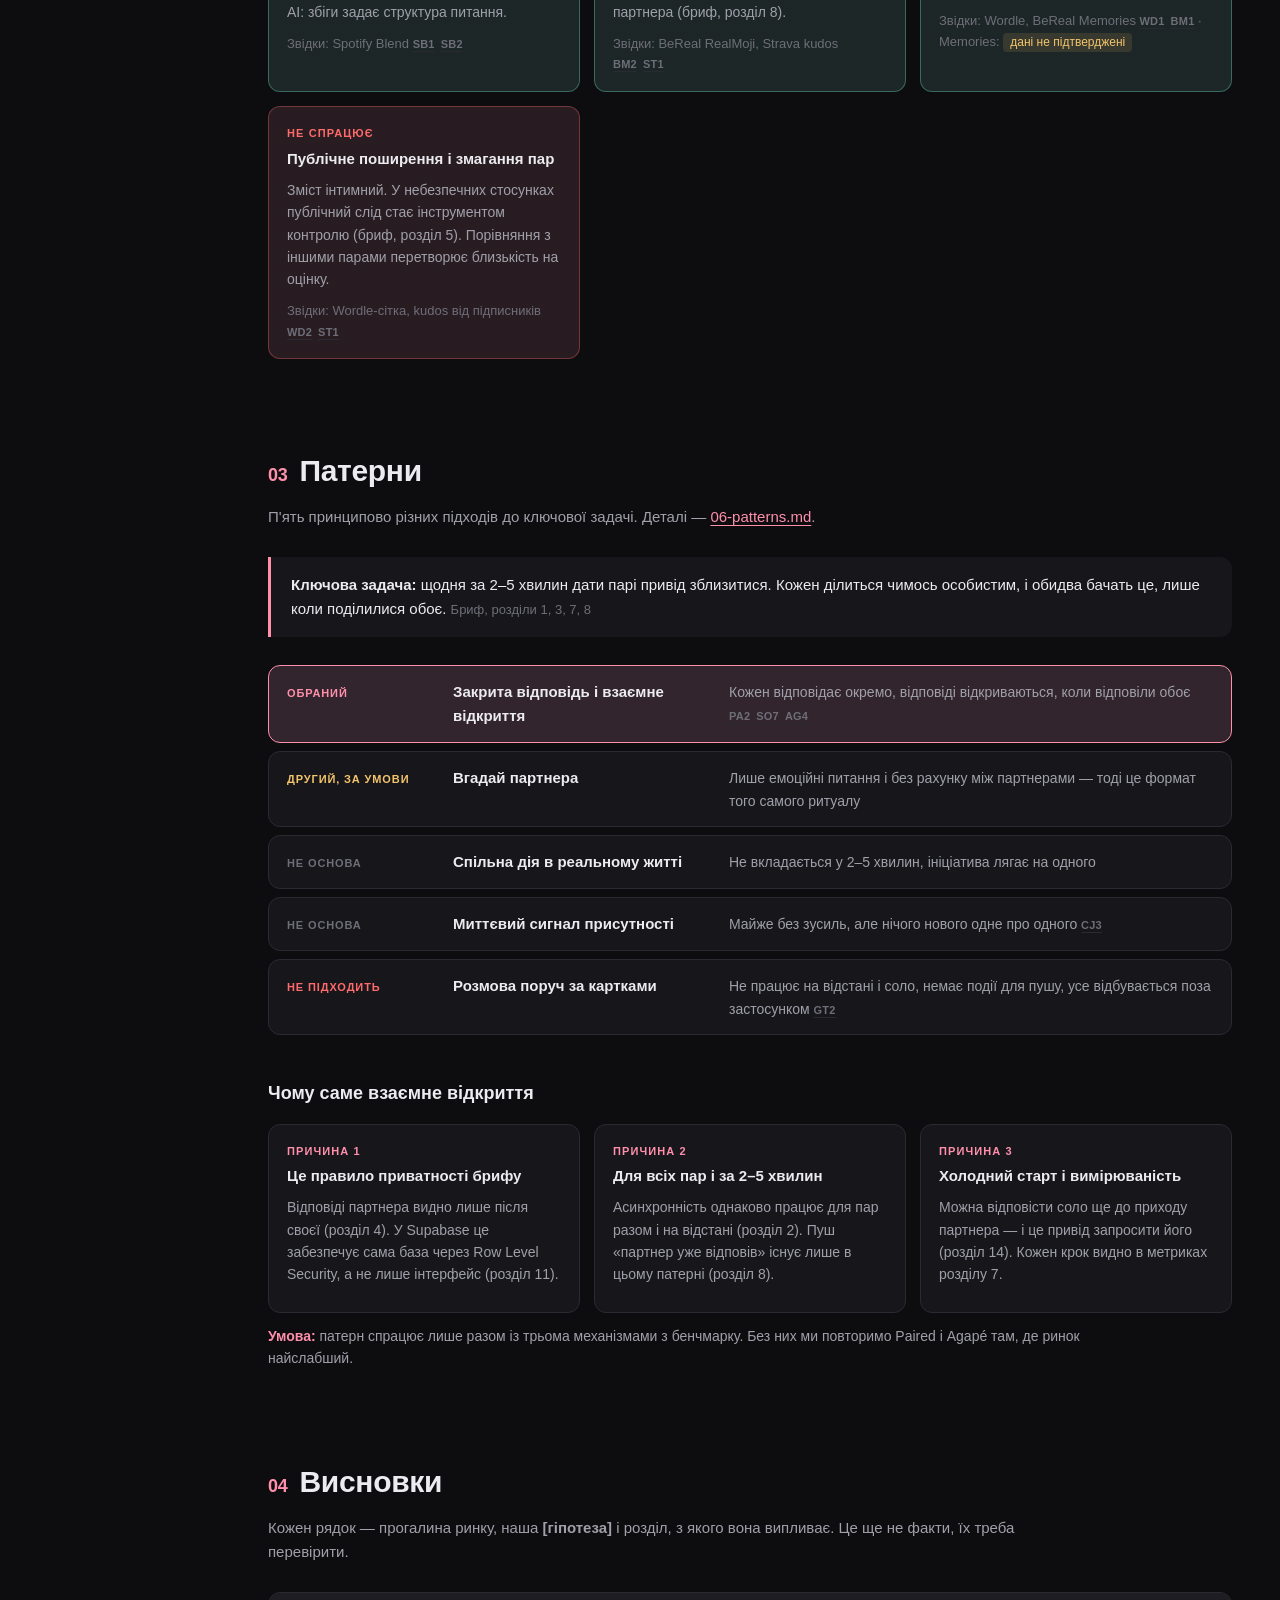
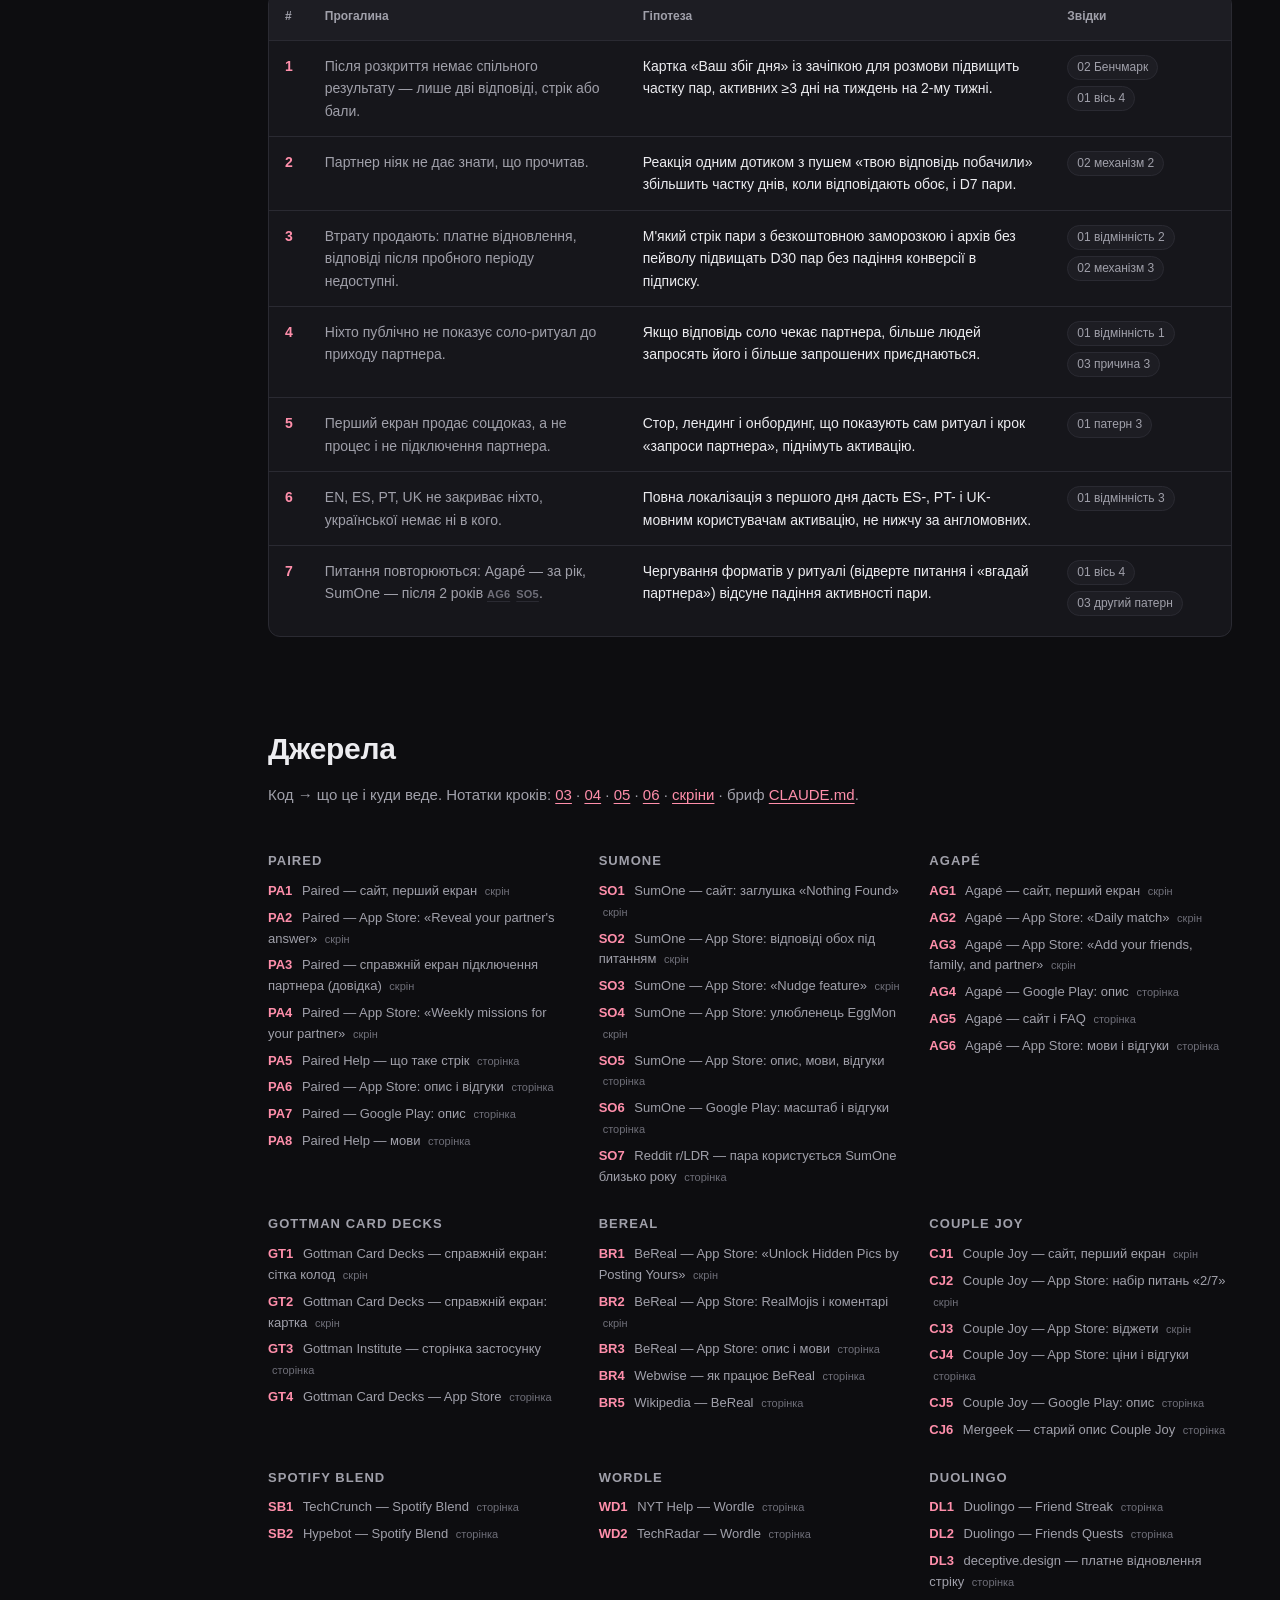
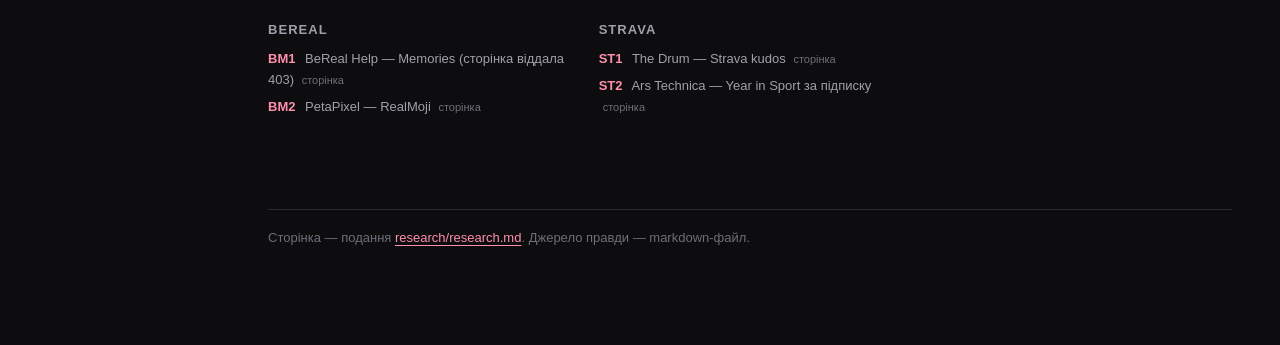
==== commit 4d44dd34: "research.html: переверстано як редакційний звіт - шапка з тезою, акцентний колір, нумеровані секції " ====
--- a/research/research.html
+++ b/research/research.html
@@ -8,522 +8,408 @@
   <script src="../_nav/tree.js" defer></script>
   <script src="../_nav/nav.js" data-root="../" defer></script>
   <style>
-    :root {
-      --bg: #0b0b0e;
-      --surface: #131317;
-      --surface-2: #1a1a20;
-      --border: #26262d;
-      --text: #e7e7ea;
-      --muted: #9a9aa3;
-      --accent: #8ab4ff;
-      --warn-bg: #3a2a0c;
-      --warn: #f5c46b;
-      --concl: #c4b5fd;
-      color-scheme: dark;
-    }
-    * { box-sizing: border-box; }
-    html { background: var(--bg); }
-    body {
-      margin: 0;
-      background: var(--bg);
-      color: var(--text);
-      font: 15px/1.6 -apple-system, BlinkMacSystemFont, "Segoe UI", Roboto, sans-serif;
-      -webkit-font-smoothing: antialiased;
-    }
-    main { max-width: 1120px; padding: 48px 40px 96px; }
-    header h1 { margin: 0 0 12px; font-size: 32px; line-height: 1.2; letter-spacing: -0.01em; }
-    .lead { margin: 0 0 24px; color: var(--muted); }
-    .lead p { margin: 0 0 4px; }
-    .toc { display: flex; flex-wrap: wrap; gap: 8px; margin: 0 0 40px; }
-    .toc a {
-      padding: 6px 12px; border: 1px solid var(--border); border-radius: 999px;
-      color: var(--text); text-decoration: none; font-size: 13px; background: var(--surface);
-    }
-    .toc a:hover { border-color: var(--accent); }
-    section { padding-top: 8px; margin-bottom: 56px; scroll-margin-top: 16px; }
-    h2 { font-size: 24px; margin: 0 0 16px; padding-bottom: 12px; border-bottom: 1px solid var(--border); }
-    h3 { font-size: 17px; margin: 32px 0 12px; scroll-margin-top: 16px; }
-    p { margin: 0 0 12px; max-width: 760px; }
-    ul, ol { margin: 0 0 12px; padding-left: 22px; max-width: 820px; }
-    li { margin: 4px 0; }
-    li > ul, li > ol { margin: 4px 0; }
-    a { color: var(--accent); text-decoration: none; }
-    a:hover { text-decoration: underline; }
-    strong { color: #fff; font-weight: 600; }
-    code { font: 13px ui-monospace, SFMono-Regular, Menlo, monospace; background: var(--surface-2); padding: 1px 5px; border-radius: 4px; }
-    em.concl { color: var(--concl); font-style: normal; font-weight: 600; }
-    .tag { display: inline-block; padding: 0 6px; border-radius: 4px; font-size: 12px; line-height: 18px; white-space: nowrap; }
-    .tag.warn { background: var(--warn-bg); color: var(--warn); }
-    .tag.muted { background: var(--surface-2); color: var(--muted); border: 1px solid var(--border); }
-    .note { color: var(--muted); font-size: 14px; }
-
-    .table-wrap { overflow-x: auto; margin: 0 0 20px; border: 1px solid var(--border); border-radius: 10px; background: var(--surface); }
-    table { border-collapse: collapse; width: 100%; font-size: 14px; }
-    th, td { padding: 10px 12px; text-align: left; vertical-align: top; border-bottom: 1px solid var(--border); }
-    thead th { background: var(--surface-2); color: var(--muted); font-weight: 600; font-size: 12px; text-transform: uppercase; letter-spacing: 0.04em; }
-    tbody tr:last-child > * { border-bottom: 0; }
-    tbody tr:hover > * { background: rgba(255,255,255,0.02); }
-
-    table.matrix { font-size: 13px; line-height: 1.5; }
-    table.matrix td { min-width: 260px; }
-    table.matrix th[scope=row], table.matrix thead th:first-child {
-      position: sticky; left: 0; z-index: 1; min-width: 150px; max-width: 170px;
-      background: var(--surface-2); color: var(--text); text-transform: none; letter-spacing: 0; font-size: 13px;
-      border-right: 1px solid var(--border);
-    }
-
-    .gallery { display: grid; grid-template-columns: repeat(auto-fit, minmax(420px, 1fr)); gap: 20px; margin: 0 0 24px; }
-    .shots { margin: 0; padding: 16px; border: 1px solid var(--border); border-radius: 10px; background: var(--surface); }
-    .shots figcaption { font-weight: 600; margin: 0 0 12px; }
-    .shot-row { display: grid; grid-template-columns: repeat(3, minmax(0, 1fr)); gap: 12px; }
-    .shot { display: block; color: var(--muted); font-size: 12px; text-decoration: none; }
-    .shot img { display: block; width: 100%; height: auto; aspect-ratio: 390 / 600; object-fit: cover; object-position: top; border-radius: 8px; border: 1px solid var(--border); background: #fff; margin-bottom: 6px; }
-    .shot:hover img { border-color: var(--accent); }
-
-    .store { display: grid; grid-template-columns: minmax(0, 1fr); gap: 16px; margin: 0 0 20px; }
-    .store .shots { min-width: 0; }
-    .strip { display: grid; grid-auto-flow: column; grid-auto-columns: 132px; gap: 10px; overflow-x: auto; padding-bottom: 6px; }
-    .strip .shot img { aspect-ratio: auto; height: 236px; object-fit: cover; }
-    footer { color: var(--muted); font-size: 13px; border-top: 1px solid var(--border); padding-top: 16px; }
-
-    @media (max-width: 700px) {
-      main { padding: 24px 16px 64px; }
-      header h1 { font-size: 26px; }
-      .gallery { grid-template-columns: 1fr; }
-      .shot-row { gap: 8px; }
-      table.matrix td { min-width: 220px; }
-      table.matrix th[scope=row], table.matrix thead th:first-child { min-width: 110px; }
-    }
-  </style>
+:root {
+  --bg: #0d0d10; --surface: #16161b; --surface-2: #1d1d23; --border: #2a2a32;
+  --text: #ececf0; --muted: #a0a0aa; --faint: #6e6e78;
+  --accent: #ff8fab; --accent-soft: rgba(255, 143, 171, .12);
+  --yes: #6ee7b7; --yes-soft: rgba(110, 231, 183, .08);
+  --no: #ff6b6b; --no-soft: rgba(255, 107, 107, .08);
+  --warn: #f5c46b; --warn-soft: rgba(245, 196, 107, .12);
+  color-scheme: dark;
+}
+* { box-sizing: border-box; }
+html { background: var(--bg); scroll-behavior: smooth; }
+body { margin: 0; background: var(--bg); color: var(--text); font: 15px/1.6 -apple-system, BlinkMacSystemFont, "Segoe UI", Roboto, sans-serif; -webkit-font-smoothing: antialiased; }
+main { max-width: 1120px; padding: 56px 48px 96px; }
+a { color: var(--accent); text-decoration: underline; text-decoration-thickness: 1px; text-underline-offset: 3px; }
+code { font: 13px ui-monospace, SFMono-Regular, Menlo, monospace; color: var(--text); }
+b { font-weight: 600; }
+
+.hero { margin-bottom: 72px; }
+.eyebrow { color: var(--accent); font-size: 12px; font-weight: 700; letter-spacing: .14em; text-transform: uppercase; margin-bottom: 14px; }
+h1 { font-size: 44px; line-height: 1.12; letter-spacing: -.02em; margin: 0 0 16px; max-width: 900px; }
+.lead { color: var(--muted); font-size: 16px; max-width: 720px; margin: 0 0 24px; }
+.toc { display: flex; flex-wrap: wrap; gap: 8px; margin-bottom: 32px; }
+.toc a { padding: 7px 14px; border: 1px solid var(--border); border-radius: 999px; color: var(--text); text-decoration: none; font-size: 13px; background: var(--surface); }
+.toc a:hover { border-color: var(--accent); }
+
+section { margin-bottom: 88px; scroll-margin-top: 24px; }
+h2 { font-size: 30px; letter-spacing: -.01em; margin: 0 0 10px; display: flex; align-items: baseline; gap: 12px; }
+h2 .num { color: var(--accent); font-size: 18px; font-weight: 700; font-variant-numeric: tabular-nums; }
+.sub { color: var(--muted); max-width: 760px; margin: 0 0 28px; }
+h3 { font-size: 18px; margin: 44px 0 16px; scroll-margin-top: 24px; }
+h4 { font-size: 15px; margin: 4px 0 8px; }
+.note { color: var(--muted); font-size: 14px; max-width: 820px; margin: 12px 0 0; }
+
+.cards { display: grid; grid-template-columns: repeat(auto-fit, minmax(240px, 1fr)); gap: 14px; }
+.cards.three { grid-template-columns: repeat(3, minmax(0, 1fr)); }
+.cards.four { grid-template-columns: repeat(4, minmax(0, 1fr)); }
+.card { background: var(--surface); border: 1px solid var(--border); border-radius: 12px; padding: 18px 18px 16px; }
+.card h3 { font-size: 14px; margin: 0 0 6px; }
+.card p { margin: 0 0 10px; color: var(--muted); font-size: 14px; }
+.card .k { color: var(--accent); font-size: 11px; font-weight: 700; letter-spacing: .1em; text-transform: uppercase; }
+.card .concl { color: var(--text); }
+.card .from { font-size: 13px; color: var(--faint); margin: 0; }
+.card.yes { border-color: rgba(110, 231, 183, .35); background: linear-gradient(var(--yes-soft), var(--yes-soft)), var(--surface); }
+.card.yes .k { color: var(--yes); }
+.card.no { border-color: rgba(255, 107, 107, .35); background: linear-gradient(var(--no-soft), var(--no-soft)), var(--surface); }
+.card.no .k { color: var(--no); }
+.prov .card p { margin: 0; }
+
+.callout { border-left: 3px solid var(--accent); background: var(--surface); border-radius: 0 12px 12px 0; padding: 16px 20px; margin: 0 0 8px; max-width: 980px; }
+.callout .ref { color: var(--faint); font-size: 13px; white-space: nowrap; }
+.concl-inline { color: var(--accent); font-weight: 600; }
+
+.srcs { display: inline-flex; flex-wrap: wrap; gap: 2px 6px; vertical-align: baseline; }
+a.src { color: var(--faint); font-size: 11px; font-weight: 600; letter-spacing: .02em; text-decoration: underline; text-decoration-color: var(--border); }
+a.src:hover { color: var(--accent); text-decoration-color: var(--accent); }
+.nd { display: inline-block; padding: 0 7px; border-radius: 4px; background: var(--warn-soft); color: var(--warn); font-size: 12px; line-height: 19px; white-space: nowrap; }
+.lock { display: inline-block; padding: 0 7px; border-radius: 4px; background: var(--surface-2); color: var(--muted); font-size: 12px; line-height: 19px; white-space: nowrap; border: 1px solid var(--border); }
+
+.table-wrap { overflow-x: auto; border: 1px solid var(--border); border-radius: 12px; background: var(--surface); }
+table { border-collapse: collapse; width: 100%; font-size: 14px; }
+th, td { text-align: left; vertical-align: top; padding: 14px 16px; border-bottom: 1px solid var(--border); }
+thead th { background: var(--surface-2); color: var(--muted); font-size: 12px; font-weight: 600; }
+tbody tr:last-child > * { border-bottom: 0; }
+tbody th { font-weight: 600; white-space: nowrap; }
+tbody th small { display: block; color: var(--faint); font-weight: 400; font-size: 12px; margin-top: 2px; }
+.matrix td { min-width: 160px; color: #d6d6dc; }
+.matrix td:last-child { min-width: 110px; }
+.matrix th, .matrix td { padding: 14px 14px; }
+.scores td:nth-child(3) { min-width: 140px; }
+.bar { display: flex; flex-direction: column; gap: 6px; font-weight: 700; font-variant-numeric: tabular-nums; }
+.bar i { display: block; height: 4px; border-radius: 4px; background: var(--surface-2); overflow: hidden; }
+.bar i b { display: block; height: 100%; background: var(--accent); border-radius: 4px; }
+.hyp td.n { color: var(--accent); font-weight: 700; width: 36px; }
+.hyp td:nth-child(2) { color: var(--muted); min-width: 220px; }
+.hyp td:nth-child(3) { min-width: 280px; }
+.chip { display: inline-block; margin: 0 6px 6px 0; padding: 2px 9px; border: 1px solid var(--border); border-radius: 999px; font-size: 12px; color: var(--muted); text-decoration: none; white-space: nowrap; background: var(--surface-2); }
+.chip:hover { color: var(--accent); border-color: var(--accent); }
+
+.pattern-list { display: grid; gap: 8px; margin: 28px 0 0; }
+.pattern { display: grid; grid-template-columns: 150px 260px 1fr; gap: 16px; align-items: baseline; padding: 14px 18px; background: var(--surface); border: 1px solid var(--border); border-radius: 12px; }
+.pattern span:last-child { color: var(--muted); font-size: 14px; }
+.badge { font-size: 11px; font-weight: 700; letter-spacing: .08em; text-transform: uppercase; color: var(--faint); }
+.pattern.pick { border-color: var(--accent); background: linear-gradient(var(--accent-soft), var(--accent-soft)), var(--surface); }
+.pattern.pick .badge { color: var(--accent); }
+.pattern.second .badge { color: var(--warn); }
+.pattern.reject .badge { color: var(--no); }
+
+.gallery { display: grid; grid-template-columns: repeat(auto-fit, minmax(500px, 1fr)); gap: 28px 24px; }
+.gal-group { min-width: 0; padding: 16px; background: var(--surface); border: 1px solid var(--border); border-radius: 12px; }
+.gal-title { font-weight: 600; margin-bottom: 10px; }
+.gal-title span { color: var(--faint); font-weight: 400; }
+.gal-row { display: grid; grid-auto-flow: column; grid-auto-columns: 168px; gap: 12px; overflow-x: auto; padding-bottom: 6px; }
+.shot { display: block; text-decoration: none; color: var(--muted); font-size: 12px; line-height: 1.4; }
+.shot img { display: block; width: 100%; height: 300px; object-fit: cover; object-position: top; border-radius: 10px; border: 1px solid var(--border); background: #fff; margin-bottom: 8px; }
+.shot:hover img { border-color: var(--accent); }
+.shot b { color: var(--text); }
+
+.sources { display: grid; grid-template-columns: repeat(auto-fit, minmax(300px, 1fr)); gap: 8px 28px; }
+.src-group h4 { margin: 16px 0 6px; font-size: 13px; color: var(--muted); text-transform: uppercase; letter-spacing: .08em; }
+.src-group ul { list-style: none; margin: 0; padding: 0; }
+.src-group li { font-size: 13px; padding: 3px 0; color: var(--muted); }
+.src-group li a { text-decoration: none; margin-right: 6px; }
+.src-group li i { color: var(--faint); font-style: normal; font-size: 11px; margin-left: 4px; }
+
+footer { color: var(--faint); font-size: 13px; border-top: 1px solid var(--border); padding-top: 18px; }
+
+@media (max-width: 1000px) {
+  .cards.three, .cards.four { grid-template-columns: repeat(2, minmax(0, 1fr)); }
+  .pattern { grid-template-columns: 1fr; gap: 4px; }
+}
+@media (max-width: 700px) {
+  main { padding: 32px 16px 64px; }
+  h1 { font-size: 30px; }
+  h2 { font-size: 24px; }
+  .cards.three, .cards.four { grid-template-columns: 1fr; }
+  .gallery { grid-template-columns: minmax(0, 1fr); }
+  .gal-row { grid-auto-columns: 132px; }
+  .shot img { height: 236px; }
+}
+</style>
 </head>
 <body>
-  <main>
-    <header>
-      <h1>Ресерч: зведення кроків 03–06</h1>
-      <div class="lead"><p>29.10.2026. Зібрано з нотаток у <a href="https://github.com/natocheiev/partnerspeak/tree/main/research/notes/" target="_blank" rel="noopener">research/notes/</a>. Нового пошуку немає: кожен факт узято з нотаток кроків 03–06 разом із їхнім джерелом.</p><p>Бриф продукту — <a href="https://github.com/natocheiev/partnerspeak/blob/main/CLAUDE.md" target="_blank" rel="noopener">CLAUDE.md</a>.</p></div>
-      <nav class="toc" aria-label="Розділи"><a href="#data">Звідки дані</a><a href="#competitors">Конкуренти</a><a href="#benchmark">Бенчмарк</a><a href="#patterns">Патерни</a><a href="#conclusions">Висновки</a><a href="#sources">Джерела</a></nav>
-    </header>
-<section id="data">
-<h2>Звідки дані</h2>
-<div class="table-wrap"><table class="">
-<thead><tr>
-<th>Звідки</th>
-<th>Що взято</th>
-</tr></thead><tbody>
-<tr><td><strong>Мій власний акаунт</strong></td><td><strong>Нічого.</strong> Теки <code>research/screens/own/</code> немає. Кабінети за логіном не відкривались, застосунки не встановлювались. Де екран видно лише після входу, написано «<span class="tag muted">доступ обмежений</span>».</td></tr>
-<tr><td><strong>Публічні сторінки</strong></td><td>Усе в цьому файлі: сайти компаній, сторінки App Store і Google Play (опис, підписи скрінів, відгуки), центри допомоги й FAQ, Reddit, статті. Скріни публічних сторінок зняв Playwright у <a href="https://github.com/natocheiev/partnerspeak/tree/main/research/screens/" target="_blank" rel="noopener">research/screens/</a>.</td></tr>
-</tbody></table></div>
-<p><strong>Позначки:</strong></p>
-<ul><li>
-[скрін] — файл у <code>research/screens/</code>; [AS] — App Store; [GP] — Google Play; [сайт], [help], [FAQ] — сторінки компанії.
-</li><li>
-<em class="concl">Висновок:</em> — моя оцінка на основі фактів, а не факт.
-</li><li>
-<strong><span class="tag warn">дані не підтверджені</span></strong> — джерела немає або воно суперечливе. У матриці те саме позначено словом «перевірити».
-</li></ul>
+<main>
+
+<header class="hero">
+  <div class="eyebrow">PartnerSpeak · Дослідження · Кроки 03–06</div>
+  <h1>Ринок ховає відповідь партнера — але не показує, що вона дала вам двом</h1>
+  <p class="lead">Конкуренти, вимір, де ринок найслабший, патерн щоденного ритуалу пари і гіпотези для MVP. Джерело тексту — <a href="https://github.com/natocheiev/partnerspeak/blob/main/research/research.md" target="_blank" rel="noopener">research.md</a>, матеріал зібрано 29.10.2026.</p>
+  <nav class="toc" aria-label="Розділи">
+    <a href="#competitors">01 · Конкуренти</a><a href="#benchmark">02 · Бенчмарк</a><a href="#patterns">03 · Патерни</a><a href="#conclusions">04 · Висновки</a><a href="#sources">Джерела</a>
+  </nav>
+  <div class="cards three prov">
+    <div class="card"><h3>Власний акаунт</h3><p>Нічого. Теки <code>research/screens/own/</code> немає, в кабінети за логіном не заходили.</p></div>
+    <div class="card"><h3>Публічні сторінки</h3><p>Усі факти і скріни: сайти, App Store, Google Play, довідкові центри, Reddit, статті.</p></div>
+    <div class="card"><h3>Не бачили наживо 🔒</h3><p>Екрани після входу: ритуал від питання до кінця. Де джерела немає — <span class="nd">дані не підтверджені</span>.</p></div>
+  </div>
+</header>
+
+<section id="competitors">
+  <h2><span class="num">01</span> Конкуренти</h2>
+  <p class="sub">Шість продуктів із трьох груп. Хард: Paired, SumOne, Agapé, Couple Joy. Софт: Gottman Card Decks. Аспіраційний: BeReal. Чому саме вони — <a href="https://github.com/natocheiev/partnerspeak/blob/main/research/notes/04-matrix.md" target="_blank" rel="noopener">04-matrix.md</a>. SumOne замінив Candle 29.10.2026.</p>
+
+  <h3>Матриця за осями брифу</h3>
+  <div class="table-wrap matrix"><table>
+    <thead><tr><th>Продукт</th><th>1. Перший екран</th><th>2. Щоденний ритуал пари</th><th>3. «Об'єднувати» видно одразу?</th><th>4. Як задача завершується</th><th>5. Мови</th></tr></thead>
+    <tbody>
+      <tr><th>Paired<small>хард</small></th>
+        <td>«Feel closer as a couple», ★4.7 і 300k+ відгуків <span class="srcs"><a class="src" href="screens/paired-site-first-screen.png" target="_blank" rel="noopener" title="Paired — сайт, перший екран">PA1</a></span></td>
+        <td>Код партнера → відповідь → «unlock your partner's responses» <span class="srcs"><a class="src" href="screens/paired/help-pair-with-partner.png" target="_blank" rel="noopener" title="Paired — справжній екран підключення партнера (довідка)">PA3</a> <a class="src" href="https://play.google.com/store/apps/details?id=com.getpaired.app" target="_blank" rel="noopener" title="Paired — Google Play: опис">PA7</a></span></td>
+        <td><b>Так.</b> «Ближче» словами і двоє людей на фото <span class="srcs"><a class="src" href="screens/paired-site-first-screen.png" target="_blank" rel="noopener" title="Paired — сайт, перший екран">PA1</a></span></td>
+        <td>Лише «start a discussion». Стрік особистий, відновлення — у Premium <span class="srcs"><a class="src" href="https://support.paired.com/en/articles/164646-what-is-a-streak" target="_blank" rel="noopener" title="Paired Help — що таке стрік">PA5</a> <a class="src" href="https://play.google.com/store/apps/details?id=com.getpaired.app" target="_blank" rel="noopener" title="Paired — Google Play: опис">PA7</a></span></td>
+        <td>EN, FR, DE <span class="srcs"><a class="src" href="https://support.paired.com/en/articles/164634-can-i-use-paired-in-another-language" target="_blank" rel="noopener" title="Paired Help — мови">PA8</a></span></td></tr>
+      <tr><th>SumOne<small>хард</small></th>
+        <td>Сайт — заглушка «Nothing Found». Продає стор: «10M+ users» <span class="srcs"><a class="src" href="screens/sumone-site-first-screen.png" target="_blank" rel="noopener" title="SumOne — сайт: заглушка «Nothing Found»">SO1</a> <a class="src" href="https://apps.apple.com/us/app/id1469506430" target="_blank" rel="noopener" title="SumOne — App Store: опис, мови, відгуки">SO5</a></span></td>
+        <td>Питання в обраний парою час, відповідь партнера — після своєї <span class="srcs"><a class="src" href="https://apps.apple.com/us/app/id1469506430" target="_blank" rel="noopener" title="SumOne — App Store: опис, мови, відгуки">SO5</a> <a class="src" href="https://www.reddit.com/r/LDR/comments/1mxko5y/free_app_for_couples_to_connect/" target="_blank" rel="noopener" title="Reddit r/LDR — пара користується SumOne близько року">SO7</a></span></td>
+        <td><b>У сторі так, на сайті ні</b> <span class="srcs"><a class="src" href="screens/sumone/appstore-03.jpg" target="_blank" rel="noopener" title="SumOne — App Store: відповіді обох під питанням">SO2</a> <a class="src" href="screens/sumone-site-first-screen.png" target="_blank" rel="noopener" title="SumOne — сайт: заглушка «Nothing Found»">SO1</a></span></td>
+        <td>Відповіді вирощують улюбленця EggMon, раз на місяць — підсумок емоцій, реклама <span class="srcs"><a class="src" href="screens/sumone/appstore-04.jpg" target="_blank" rel="noopener" title="SumOne — App Store: улюбленець EggMon">SO4</a> <a class="src" href="https://apps.apple.com/us/app/id1469506430" target="_blank" rel="noopener" title="SumOne — App Store: опис, мови, відгуки">SO5</a> <a class="src" href="https://play.google.com/store/apps/details?id=com.sumone" target="_blank" rel="noopener" title="SumOne — Google Play: масштаб і відгуки">SO6</a></span></td>
+        <td>EN + 8, є ES. Немає PT, UK <span class="srcs"><a class="src" href="https://apps.apple.com/us/app/id1469506430" target="_blank" rel="noopener" title="SumOne — App Store: опис, мови, відгуки">SO5</a></span></td></tr>
+      <tr><th>Agapé<small>хард</small></th>
+        <td>«Which couple would you rather be tonight?», «до / після» <span class="srcs"><a class="src" href="screens/agape-site-first-screen.png" target="_blank" rel="noopener" title="Agapé — сайт, перший екран">AG1</a></span></td>
+        <td>Одне питання на день, відповіді видно після обох <span class="srcs"><a class="src" href="https://play.google.com/store/apps/details?id=com.getdailyagape" target="_blank" rel="noopener" title="Agapé — Google Play: опис">AG4</a></span></td>
+        <td><b>Розмито:</b> сайт про пару, стор — «friends, family, partner» <span class="srcs"><a class="src" href="screens/agape-site-first-screen.png" target="_blank" rel="noopener" title="Agapé — сайт, перший екран">AG1</a> <a class="src" href="screens/agape/appstore-03.jpg" target="_blank" rel="noopener" title="Agapé — App Store: «Add your friends, family, and partner»">AG3</a></span></td>
+        <td>Бали й розіграші. Відгук: питання повторюються за рік <span class="srcs"><a class="src" href="https://www.getdailyagape.com" target="_blank" rel="noopener" title="Agapé — сайт і FAQ">AG5</a> <a class="src" href="https://apps.apple.com/us/app/id1507907556" target="_blank" rel="noopener" title="Agapé — App Store: мови і відгуки">AG6</a></span></td>
+        <td>EN <span class="srcs"><a class="src" href="https://apps.apple.com/us/app/id1507907556" target="_blank" rel="noopener" title="Agapé — App Store: мови і відгуки">AG6</a></span></td></tr>
+      <tr><th>Gottman Card Decks<small>софт</small></th>
+        <td>Сайт — розпродаж і кошик. Застосунок — сітка колод <span class="srcs"><a class="src" href="https://www.gottman.com/couples/apps/" target="_blank" rel="noopener" title="Gottman Institute — сторінка застосунку">GT3</a> <a class="src" href="screens/gottman/appstore-01.jpg" target="_blank" rel="noopener" title="Gottman Card Decks — справжній екран: сітка колод">GT1</a></span></td>
+        <td>Ні ритуалу, ні синхронізації: один телефон, картка, розмова наживо <span class="srcs"><a class="src" href="screens/gottman/appstore-03.jpg" target="_blank" rel="noopener" title="Gottman Card Decks — справжній екран: картка">GT2</a> <a class="src" href="https://www.gottman.com/couples/apps/" target="_blank" rel="noopener" title="Gottman Institute — сторінка застосунку">GT3</a></span></td>
+        <td><b>Як інструмент,</b> а не як досвід <span class="srcs"><a class="src" href="screens/gottman/appstore-01.jpg" target="_blank" rel="noopener" title="Gottman Card Decks — справжній екран: сітка колод">GT1</a></span></td>
+        <td>Кінця немає, лишаються «Favorites» <span class="srcs"><a class="src" href="https://www.gottman.com/couples/apps/" target="_blank" rel="noopener" title="Gottman Institute — сторінка застосунку">GT3</a></span></td>
+        <td>EN <span class="srcs"><a class="src" href="https://apps.apple.com/us/app/id1292398843" target="_blank" rel="noopener" title="Gottman Card Decks — App Store">GT4</a></span></td></tr>
+      <tr><th>BeReal<small>аспіраційна</small></th>
+        <td>«One notification, two minutes» <span class="srcs"><a class="src" href="https://apps.apple.com/us/app/id1459645446" target="_blank" rel="noopener" title="BeReal — App Store: опис і мови">BR3</a></span></td>
+        <td>Пуш усім одночасно, чужі пости розмиті до свого <span class="srcs"><a class="src" href="screens/bereal/appstore-05.jpg" target="_blank" rel="noopener" title="BeReal — App Store: «Unlock Hidden Pics by Posting Yours»">BR1</a> <a class="src" href="https://www.webwise.ie/trending/explained-what-is-bereal/" target="_blank" rel="noopener" title="Webwise — як працює BeReal">BR4</a></span></td>
+        <td><b>Так,</b> але «в один момент», а не «одне одному» <span class="srcs"><a class="src" href="https://apps.apple.com/us/app/id1459645446" target="_blank" rel="noopener" title="BeReal — App Store: опис і мови">BR3</a></span></td>
+        <td>RealMojis і коментарі, запізнілий пост позначено «late» <span class="srcs"><a class="src" href="screens/bereal/appstore-06.jpg" target="_blank" rel="noopener" title="BeReal — App Store: RealMojis і коментарі">BR2</a> <a class="src" href="https://en.wikipedia.org/wiki/BeReal" target="_blank" rel="noopener" title="Wikipedia — BeReal">BR5</a></span></td>
+        <td>EN + 13, є ES і PT <span class="srcs"><a class="src" href="https://apps.apple.com/us/app/id1459645446" target="_blank" rel="noopener" title="BeReal — App Store: опис і мови">BR3</a></span></td></tr>
+      <tr><th>Couple Joy<small>хард</small></th>
+        <td>Єдиний показує ритуал на сайті: питання з двома аватарами <span class="srcs"><a class="src" href="screens/couplejoy-site-first-screen.png" target="_blank" rel="noopener" title="Couple Joy — сайт, перший екран">CJ1</a></span></td>
+        <td>Питання й ігри наборами «2/7», обговорення в чаті <span class="srcs"><a class="src" href="screens/couplejoy/appstore-05.jpg" target="_blank" rel="noopener" title="Couple Joy — App Store: набір питань «2/7»">CJ2</a> <a class="src" href="https://play.google.com/store/apps/details?id=com.angcosmin.couple" target="_blank" rel="noopener" title="Couple Joy — Google Play: опис">CJ5</a></span></td>
+        <td><b>Так, через інтерфейс.</b> Заголовок — «10x better» <span class="srcs"><a class="src" href="screens/couplejoy-site-first-screen.png" target="_blank" rel="noopener" title="Couple Joy — сайт, перший екран">CJ1</a></span></td>
+        <td>Платне відновлення стріку: $0,99–3,99 за день <span class="srcs"><a class="src" href="https://apps.apple.com/us/app/id1624758651" target="_blank" rel="noopener" title="Couple Joy — App Store: ціни і відгуки">CJ4</a></span></td>
+        <td>EN <span class="srcs"><a class="src" href="https://apps.apple.com/us/app/id1624758651" target="_blank" rel="noopener" title="Couple Joy — App Store: ціни і відгуки">CJ4</a></span></td></tr>
+    </tbody>
+  </table></div>
+  <p class="note">Повна матриця з усіма фактами — <a href="https://github.com/natocheiev/partnerspeak/blob/main/research/notes/04-matrix.md" target="_blank" rel="noopener">04-matrix.md</a>. Як проходить ритуал усередині застосунку, без входу не видно: <span class="lock">🔒 доступ обмежений</span>.</p>
+
+  <h3>Три спільні патерни ринку</h3>
+  <div class="cards three">
+    <div class="card"><div class="k">Патерн 1</div><h4>Взаємне відкриття — стандарт</h4>
+      <p>Paired, SumOne і Agapé ховають відповідь партнера, доки не відповів ти. BeReal робить те саме з друзями. Для Couple Joy — лише старий опис: <span class="nd">дані не підтверджені</span>.</p>
+      <p class="concl">Для нас це вхідна вимога, а не відмінність.</p><span class="srcs"><a class="src" href="screens/paired/appstore-03.jpg" target="_blank" rel="noopener" title="Paired — App Store: «Reveal your partner's answer»">PA2</a> <a class="src" href="https://www.reddit.com/r/LDR/comments/1mxko5y/free_app_for_couples_to_connect/" target="_blank" rel="noopener" title="Reddit r/LDR — пара користується SumOne близько року">SO7</a> <a class="src" href="https://play.google.com/store/apps/details?id=com.getdailyagape" target="_blank" rel="noopener" title="Agapé — Google Play: опис">AG4</a> <a class="src" href="screens/bereal/appstore-05.jpg" target="_blank" rel="noopener" title="BeReal — App Store: «Unlock Hidden Pics by Posting Yours»">BR1</a> <a class="src" href="https://www.mergeek.com/latest/ZG9o3n3rq62mKMqg" target="_blank" rel="noopener" title="Mergeek — старий опис Couple Joy">CJ6</a></span></div>
+    <div class="card"><div class="k">Патерн 2</div><h4>«Кілька хвилин» і захист звички</h4>
+      <p>Paired — 5 хвилин, Agapé — до 1, BeReal — 2. Звичку тримають заморозкою стріку, балами, улюбленцем або платним відновленням.</p><span class="srcs"><a class="src" href="https://apps.apple.com/us/app/id1469609343" target="_blank" rel="noopener" title="Paired — App Store: опис і відгуки">PA6</a> <a class="src" href="screens/agape-site-first-screen.png" target="_blank" rel="noopener" title="Agapé — сайт, перший екран">AG1</a> <a class="src" href="https://apps.apple.com/us/app/id1459645446" target="_blank" rel="noopener" title="BeReal — App Store: опис і мови">BR3</a> <a class="src" href="https://support.paired.com/en/articles/164646-what-is-a-streak" target="_blank" rel="noopener" title="Paired Help — що таке стрік">PA5</a> <a class="src" href="https://www.getdailyagape.com" target="_blank" rel="noopener" title="Agapé — сайт і FAQ">AG5</a> <a class="src" href="screens/sumone/appstore-04.jpg" target="_blank" rel="noopener" title="SumOne — App Store: улюбленець EggMon">SO4</a> <a class="src" href="https://apps.apple.com/us/app/id1624758651" target="_blank" rel="noopener" title="Couple Joy — App Store: ціни і відгуки">CJ4</a></span></div>
+    <div class="card"><div class="k">Патерн 3</div><h4>Перший екран продає соцдоказ, а не процес</h4>
+      <p>★4.7, «10M+ users», «#1 App for Couples». Сам ритуал показує лише Couple Joy, а як підключити партнера — ніхто.</p><span class="srcs"><a class="src" href="screens/paired-site-first-screen.png" target="_blank" rel="noopener" title="Paired — сайт, перший екран">PA1</a> <a class="src" href="https://apps.apple.com/us/app/id1469506430" target="_blank" rel="noopener" title="SumOne — App Store: опис, мови, відгуки">SO5</a> <a class="src" href="screens/couplejoy-site-first-screen.png" target="_blank" rel="noopener" title="Couple Joy — сайт, перший екран">CJ1</a></span></div>
+  </div>
+
+  <h3>Три відмінності</h3>
+  <div class="cards three">
+    <div class="card"><div class="k">Відмінність 1</div><h4>Хто такий «партнер»</h4>
+      <p>Строго пара — Paired, SumOne, Couple Joy. Будь-хто з близьких — Agapé. Один телефон на двох — Gottman. Соло: Agapé каже «not at this time», в інших <span class="nd">дані не підтверджені</span>.</p><span class="srcs"><a class="src" href="screens/paired-site-first-screen.png" target="_blank" rel="noopener" title="Paired — сайт, перший екран">PA1</a> <a class="src" href="screens/sumone/appstore-03.jpg" target="_blank" rel="noopener" title="SumOne — App Store: відповіді обох під питанням">SO2</a> <a class="src" href="screens/agape/appstore-03.jpg" target="_blank" rel="noopener" title="Agapé — App Store: «Add your friends, family, and partner»">AG3</a> <a class="src" href="https://www.gottman.com/couples/apps/" target="_blank" rel="noopener" title="Gottman Institute — сторінка застосунку">GT3</a> <a class="src" href="https://www.getdailyagape.com" target="_blank" rel="noopener" title="Agapé — сайт і FAQ">AG5</a></span></div>
+    <div class="card"><div class="k">Відмінність 2</div><h4>Що буває з утраченим</h4>
+      <p>Paired відновлює стрік лише в Premium, Couple Joy продає кожен день окремо, SumOne дає валюту за рекламу, Agapé — бали.</p>
+      <p class="concl">Суперечить брифу: «не забирати безкоштовне».</p><span class="srcs"><a class="src" href="https://support.paired.com/en/articles/164646-what-is-a-streak" target="_blank" rel="noopener" title="Paired Help — що таке стрік">PA5</a> <a class="src" href="https://apps.apple.com/us/app/id1624758651" target="_blank" rel="noopener" title="Couple Joy — App Store: ціни і відгуки">CJ4</a> <a class="src" href="https://apps.apple.com/us/app/id1469506430" target="_blank" rel="noopener" title="SumOne — App Store: опис, мови, відгуки">SO5</a> <a class="src" href="https://www.getdailyagape.com" target="_blank" rel="noopener" title="Agapé — сайт і FAQ">AG5</a></span></div>
+    <div class="card"><div class="k">Відмінність 3</div><h4>Мови</h4>
+      <p>Від лише англійської до 14 мов у BeReal. Українська — ні в кого. Наш набір EN, ES, PT, UK не закриває ніхто з шістьох.</p><span class="srcs"><a class="src" href="https://support.paired.com/en/articles/164634-can-i-use-paired-in-another-language" target="_blank" rel="noopener" title="Paired Help — мови">PA8</a> <a class="src" href="https://apps.apple.com/us/app/id1459645446" target="_blank" rel="noopener" title="BeReal — App Store: опис і мови">BR3</a> <a class="src" href="https://apps.apple.com/us/app/id1469506430" target="_blank" rel="noopener" title="SumOne — App Store: опис, мови, відгуки">SO5</a> <a class="src" href="https://apps.apple.com/us/app/id1507907556" target="_blank" rel="noopener" title="Agapé — App Store: мови і відгуки">AG6</a></span></div>
+  </div>
+
+  <h3>Що нового видно в галереях сторів</h3>
+  <div class="cards four">
+    <div class="card"><div class="k">Paired</div><p>«Weekly missions» — завдання для партнера на кілька днів.</p><span class="srcs"><a class="src" href="screens/paired/appstore-08.jpg" target="_blank" rel="noopener" title="Paired — App Store: «Weekly missions for your partner»">PA4</a></span></div>
+    <div class="card"><div class="k">SumOne</div><p>«Nudge» — підштовхнути партнера відповісти.</p><span class="srcs"><a class="src" href="screens/sumone/appstore-06.jpg" target="_blank" rel="noopener" title="SumOne — App Store: «Nudge feature»">SO3</a></span></div>
+    <div class="card"><div class="k">Agapé</div><p>«Daily match» — з ким із близьких відповідати сьогодні.</p><span class="srcs"><a class="src" href="screens/agape/appstore-04.jpg" target="_blank" rel="noopener" title="Agapé — App Store: «Daily match»">AG2</a></span></div>
+    <div class="card"><div class="k">Couple Joy</div><p>Питання наборами «2/7» — у набору є кінець.</p><span class="srcs"><a class="src" href="screens/couplejoy/appstore-05.jpg" target="_blank" rel="noopener" title="Couple Joy — App Store: набір питань «2/7»">CJ2</a></span></div>
+  </div>
+
+  <h3 id="screens">Скріни</h3>
+  <p class="note">Підписи збігаються з кодами джерел. Натисніть на скрін, щоб відкрити його повністю. Усі галереї сторів — <a href="https://github.com/natocheiev/partnerspeak/blob/main/research/notes/screens-public.md" target="_blank" rel="noopener">screens-public.md</a>.</p>
+  <div class="gallery">
+<div class="gal-group"><div class="gal-title">Paired <span>· хард</span></div><div class="gal-row">
+<a class="shot" href="screens/paired-site-first-screen.png" target="_blank" rel="noopener"><img src="screens/paired-site-first-screen.png" alt="Paired — сайт, перший екран" loading="lazy"><span><b>PA1</b> сайт, перший екран</span></a>
+<a class="shot" href="screens/paired/appstore-03.jpg" target="_blank" rel="noopener"><img src="screens/paired/appstore-03.jpg" alt="Paired — App Store: «Reveal your partner's answer»" loading="lazy"><span><b>PA2</b> App Store: «Reveal your partner's answer»</span></a>
+<a class="shot" href="screens/paired/help-pair-with-partner.png" target="_blank" rel="noopener"><img src="screens/paired/help-pair-with-partner.png" alt="Paired — справжній екран підключення партнера (довідка)" loading="lazy"><span><b>PA3</b> справжній екран підключення партнера (довідка)</span></a>
+<a class="shot" href="screens/paired/appstore-08.jpg" target="_blank" rel="noopener"><img src="screens/paired/appstore-08.jpg" alt="Paired — App Store: «Weekly missions for your partner»" loading="lazy"><span><b>PA4</b> App Store: «Weekly missions for your partner»</span></a>
+</div></div>
+<div class="gal-group"><div class="gal-title">SumOne <span>· хард</span></div><div class="gal-row">
+<a class="shot" href="screens/sumone-site-first-screen.png" target="_blank" rel="noopener"><img src="screens/sumone-site-first-screen.png" alt="SumOne — сайт: заглушка «Nothing Found»" loading="lazy"><span><b>SO1</b> сайт: заглушка «Nothing Found»</span></a>
+<a class="shot" href="screens/sumone/appstore-03.jpg" target="_blank" rel="noopener"><img src="screens/sumone/appstore-03.jpg" alt="SumOne — App Store: відповіді обох під питанням" loading="lazy"><span><b>SO2</b> App Store: відповіді обох під питанням</span></a>
+<a class="shot" href="screens/sumone/appstore-06.jpg" target="_blank" rel="noopener"><img src="screens/sumone/appstore-06.jpg" alt="SumOne — App Store: «Nudge feature»" loading="lazy"><span><b>SO3</b> App Store: «Nudge feature»</span></a>
+<a class="shot" href="screens/sumone/appstore-04.jpg" target="_blank" rel="noopener"><img src="screens/sumone/appstore-04.jpg" alt="SumOne — App Store: улюбленець EggMon" loading="lazy"><span><b>SO4</b> App Store: улюбленець EggMon</span></a>
+</div></div>
+<div class="gal-group"><div class="gal-title">Agapé <span>· хард</span></div><div class="gal-row">
+<a class="shot" href="screens/agape-site-first-screen.png" target="_blank" rel="noopener"><img src="screens/agape-site-first-screen.png" alt="Agapé — сайт, перший екран" loading="lazy"><span><b>AG1</b> сайт, перший екран</span></a>
+<a class="shot" href="screens/agape/appstore-04.jpg" target="_blank" rel="noopener"><img src="screens/agape/appstore-04.jpg" alt="Agapé — App Store: «Daily match»" loading="lazy"><span><b>AG2</b> App Store: «Daily match»</span></a>
+<a class="shot" href="screens/agape/appstore-03.jpg" target="_blank" rel="noopener"><img src="screens/agape/appstore-03.jpg" alt="Agapé — App Store: «Add your friends, family, and partner»" loading="lazy"><span><b>AG3</b> App Store: «Add your friends, family, and partner»</span></a>
+</div></div>
+<div class="gal-group"><div class="gal-title">Gottman Card Decks <span>· софт</span></div><div class="gal-row">
+<a class="shot" href="screens/gottman/appstore-01.jpg" target="_blank" rel="noopener"><img src="screens/gottman/appstore-01.jpg" alt="Gottman Card Decks — справжній екран: сітка колод" loading="lazy"><span><b>GT1</b> справжній екран: сітка колод</span></a>
+<a class="shot" href="screens/gottman/appstore-03.jpg" target="_blank" rel="noopener"><img src="screens/gottman/appstore-03.jpg" alt="Gottman Card Decks — справжній екран: картка" loading="lazy"><span><b>GT2</b> справжній екран: картка</span></a>
+</div></div>
+<div class="gal-group"><div class="gal-title">BeReal <span>· аспіраційна</span></div><div class="gal-row">
+<a class="shot" href="screens/bereal/appstore-05.jpg" target="_blank" rel="noopener"><img src="screens/bereal/appstore-05.jpg" alt="BeReal — App Store: «Unlock Hidden Pics by Posting Yours»" loading="lazy"><span><b>BR1</b> App Store: «Unlock Hidden Pics by Posting Yours»</span></a>
+<a class="shot" href="screens/bereal/appstore-06.jpg" target="_blank" rel="noopener"><img src="screens/bereal/appstore-06.jpg" alt="BeReal — App Store: RealMojis і коментарі" loading="lazy"><span><b>BR2</b> App Store: RealMojis і коментарі</span></a>
+</div></div>
+<div class="gal-group"><div class="gal-title">Couple Joy <span>· хард</span></div><div class="gal-row">
+<a class="shot" href="screens/couplejoy-site-first-screen.png" target="_blank" rel="noopener"><img src="screens/couplejoy-site-first-screen.png" alt="Couple Joy — сайт, перший екран" loading="lazy"><span><b>CJ1</b> сайт, перший екран</span></a>
+<a class="shot" href="screens/couplejoy/appstore-05.jpg" target="_blank" rel="noopener"><img src="screens/couplejoy/appstore-05.jpg" alt="Couple Joy — App Store: набір питань «2/7»" loading="lazy"><span><b>CJ2</b> App Store: набір питань «2/7»</span></a>
+<a class="shot" href="screens/couplejoy/appstore-02.jpg" target="_blank" rel="noopener"><img src="screens/couplejoy/appstore-02.jpg" alt="Couple Joy — App Store: віджети" loading="lazy"><span><b>CJ3</b> App Store: віджети</span></a>
+</div></div>
+</div>
 </section>
-<section id="competitors">
-<h2>1. Конкуренти</h2>
-<p>Шість продуктів з трьох груп кроку 03:</p>
-<ul><li>
-<strong>хард:</strong> Paired, SumOne, Agapé, Couple Joy (останній додано на запит власника);
-</li><li>
-<strong>софт:</strong> Gottman Card Decks;
-</li><li>
-<strong>аспіраційна:</strong> BeReal.
-</li></ul>
-<p>Чому саме вони — <a href="https://github.com/natocheiev/partnerspeak/blob/main/research/notes/03-competitors.md" target="_blank" rel="noopener">notes/03-competitors.md</a> і <a href="https://github.com/natocheiev/partnerspeak/blob/main/research/notes/04-matrix.md" target="_blank" rel="noopener">notes/04-matrix.md</a>. SumOne замінив Candle 29.10.2026 за рішенням власника.</p>
-<h3>Матриця</h3>
-<p>Перенесено з кроку 04 без змін, оновлено лише шляхи до скрінів. Осі взято з брифу: розділ 1 (головний принцип «об'єднувати») і розділ 7 (MVP, пункт 2 — щоденний ритуал пари).</p>
-<div class="table-wrap"><table class="matrix">
-<thead><tr>
-<th>Вісь</th>
-<th>Paired</th>
-<th>SumOne</th>
-<th>Agapé</th>
-<th>Gottman Card Decks</th>
-<th>BeReal</th>
-<th>Couple Joy</th>
-</tr></thead><tbody>
-<tr><th scope="row"><strong>1. Перший екран</strong></th><td><strong>Сайт:</strong><br>• «★4.7 300k+ reviews»<br>• заголовок «Feel closer as a couple»<br>• «Daily conversations to stay connected.»<br>• кнопка «Try for free»<br>• фото пари з двома репліками «I love our…»<br>• банер «Install now» <a href="screens/paired-site-first-screen.png">скрін</a><br><strong>App Store:</strong> підписи скрінів — «#1 Couples App», «The app that brings couples closer», «Reveal your partner's answer», «1000s of quizzes, games and questions» <a href="screens/paired-appstore-full.png">скрін</a> · <a href="https://apps.apple.com/us/app/id1469609343" target="_blank" rel="noopener">AS</a><br><strong>Застосунок:</strong> <span class="tag muted">доступ обмежений</span></td><td><strong>Сайт:</strong><br>• sumone.co — заглушка WordPress: «Nothing Found», «Lorem ipsum» у блоці About, поле пошуку корейською. Продукт не показано, у футері лише контакти й реквізити MonyMony Corp. <a href="screens/sumone-site-first-screen.png">скрін</a><br>• Посилання з App Store (sumone.co/en) веде на Terms of Service<br><strong>App Store:</strong> «Daily question game for couple», ★4.9 · 19K. Підписи скрінів — «10M+ users» і «Couple App — The Sum of your Love!», «One question a day to get to know each other better», «Daily questions», «Special couple EggMon» <a href="screens/sumone-appstore-full.png">скрін</a> · <a href="https://apps.apple.com/us/app/id1469506430" target="_blank" rel="noopener">AS</a><br>• В описі тієї ж сторінки — «6 Million people»: розбіжність з «10M+» на скріні<br><strong>Застосунок:</strong> <span class="tag muted">доступ обмежений</span></td><td><strong>Сайт:</strong><br>• «Which couple would you rather be tonight?»<br>• «Spark meaningful conversation, in 1 minute or less…»<br>• кнопки App Store і Google Play<br>• ілюстрація пари в ліжку з перемикачем «Before Agapé → After Agapé» <a href="screens/agape-site-first-screen.png">скрін</a><br><strong>App Store:</strong> підписи — «Answer one curated question every day», «Add your friends, family, and partner», «Meaningful convo with those you value» <a href="screens/agape-appstore-full.png">скрін</a> · <a href="https://apps.apple.com/us/app/id1507907556" target="_blank" rel="noopener">AS</a><br><strong>Застосунок:</strong> <span class="tag muted">доступ обмежений</span></td><td><strong>Сайт:</strong><br>• банер «October sale — Shop now»<br>• «My Account», кошик<br>• заголовок «Gottman Card Decks App — A relationship app from The Gottman Institute»<br>• текст про дослідження Інституту <a href="screens/gottman-site-first-screen.png">скрін</a><br><strong>Застосунок</strong> (видно на скрінах App Store):<br>• «Welcome to Gottman Card Decks»<br>• «Want to improve your relationship? This app has questions you can ask your partner…»<br>• кнопка «Get Started»<br>• далі сітка колод: Give Appreciation, I Feel, Salsa, Expressing Needs, Great Listening… <a href="screens/gottman-appstore-full.png">скрін</a> · <a href="https://apps.apple.com/us/app/id1292398843" target="_blank" rel="noopener">AS</a></td><td><strong>Сайт:</strong><br>• відеофон<br>• «Your daily dose of real life.»<br>• «Get the app ↗»<br>• cookie-банер (знято після «Reject all») <a href="screens/bereal-site-first-screen.png">скрін</a><br><strong>App Store:</strong> підписи — «One notification, two minutes» (таймер 01:30 і пуш «Time to BeReal»), «Friends and Celebs Post at the Same Time» <a href="screens/bereal-appstore-full.png">скрін</a> · <a href="https://apps.apple.com/us/app/id1459645446" target="_blank" rel="noopener">AS</a><br><strong>Застосунок:</strong> <span class="tag muted">доступ обмежений</span></td><td><strong>Сайт:</strong><br>• кнопка «Try for Free»<br>• «Your relationship is about to become 10x better.»<br>• кнопки App Store і Google Play<br>• два макети застосунку: Timeline зі спогадами і «Questions &amp; Games» з вкладками «All / Your turn (3) / Answered» та блоком «Daily Conversation · NEXT IN 07:25:55 · What did you learn a little bit too late? · ANSWER» з двома аватарами <a href="screens/couplejoy-site-first-screen.png">скрін</a><br><strong>App Store:</strong> підписи — «#1 App for Couples» (фото пари, «Together for 11 years…»), «Many cute widgets», «Answer over 3000 questions», «Save your favorite moments» <a href="screens/couplejoy-appstore-full.png">скрін</a> · <a href="https://apps.apple.com/us/app/id1624758651" target="_blank" rel="noopener">AS</a><br><strong>Застосунок:</strong> <span class="tag muted">доступ обмежений</span> (на сайті лише макети)</td></tr>
-<tr><th scope="row"><strong>2. Ключова задача: щоденний ритуал пари, взаємне відкриття</strong></th><td>1. Акаунт: ім'я і фото.<br>2. «Invite Partner»: унікальне посилання або 6-значний код. Є також на Home і Us <a href="https://support.paired.com/en/articles/164636-how-do-i-pair-with-my-partner" target="_blank" rel="noopener">help</a><br>3. Щоденне питання: «Add your answers… then unlock your partner's responses» <a href="https://play.google.com/store/apps/details?id=com.getpaired.app" target="_blank" rel="noopener">GP</a><br>4. Відповіді закриті, доки не відповіли обоє (відгук Evajan_bieber) <a href="https://apps.apple.com/us/app/id1469609343" target="_blank" rel="noopener">AS</a><br>5. Після сплати пробного періоду підписка синхронізується на пару <a href="https://support.paired.com/en/articles/164636-how-do-i-pair-with-my-partner" target="_blank" rel="noopener">help</a><br>Як працює без партнера, на публічних сторінках не сказано: <span class="tag muted">доступ обмежений</span></td><td>• Одне питання на день для обох, «at a time of your choice» <a href="https://apps.apple.com/us/app/id1469506430" target="_blank" rel="noopener">AS</a><br>• Відповідь партнера видно лише після своєї (користувач, що веде пару близько року) <a href="https://www.reddit.com/r/LDR/comments/1mxko5y/free_app_for_couples_to_connect/" target="_blank" rel="noopener">Reddit</a><br>• Скрін «Daily questions»: відповіді обох під одним питанням і лічильник коментарів <a href="screens/sumone-appstore-full.png">скрін</a><br>• Без підписки: ліміт 200 символів, 400 — за перегляд реклами, реклама після кожної відповіді (відгук Atsushilover) <a href="https://apps.apple.com/us/app/id1469506430" target="_blank" rel="noopener">AS</a><br>• Як підключається партнер, публічно не описано: <span class="tag muted">доступ обмежений</span></td><td>• Одне питання на день, персоналізоване під тип стосунків<br>• «you're only able to see each other's response, once you have both responded» <a href="https://play.google.com/store/apps/details?id=com.getdailyagape" target="_blank" rel="noopener">GP</a><br>• Сайт показує 3 кроки: питання → обоє відповіли → бачите відповіді → бали за відповіді <a href="https://www.getdailyagape.com" target="_blank" rel="noopener">сайт</a><br>• Без пари доступні лише спогади. Питання з'являються після з'єднання. Одиноким користувачам «not at this time» <a href="https://www.getdailyagape.com" target="_blank" rel="noopener">FAQ</a></td><td>• Щоденного ритуалу, з'єднання пари і взаємного відкриття немає<br>• Один телефон: обрати колоду → картка → поставити питання партнеру наживо<br>• Зірка зберігає картку в «Favorites» <a href="https://www.gottman.com/couples/apps/" target="_blank" rel="noopener">сайт</a> · <a href="https://apps.apple.com/us/app/id1292398843" target="_blank" rel="noopener">AS</a></td><td>Аналог механіки, не для пари:<br>• раз на день у випадковий час пуш усім одночасно, 2 хвилини на фото <a href="https://apps.apple.com/us/app/id1459645446" target="_blank" rel="noopener">AS</a><br>• «Capture and post in time to discover what your Friends are up to» <a href="https://play.google.com/store/apps/details?id=com.bereal.ft" target="_blank" rel="noopener">GP</a><br>• Пости друзів розмиті, доки не опублікуєш свій <a href="https://www.webwise.ie/trending/explained-what-is-bereal/" target="_blank" rel="noopener">webwise.ie</a> · <a href="https://kompas.wasmer.app/https_www_cnet_com/tech/services-and-software/no-filters-allowed-this-up-and-coming-social-media-app-aims-for-authenticity" target="_blank" rel="noopener">CNET</a></td><td>• Партнер підключається кодом, який один надсилає іншому (огляд WhistleOut, сторінка віддає 403, перевірити) <a href="https://www.whistleout.com/CellPhones/Apps/couple-joy-relationship-app" target="_blank" rel="noopener">WhistleOut</a><br>• Щоденні питання й ігри: Never Have I Ever, Would You Rather, Who's more likely <a href="screens/couplejoy-site-first-screen.png">скрін</a><br>• Відповідь партнера і обговорення — «once you both answered» (старий опис від попереднього видавця Joyful Apps) <a href="https://www.mergeek.com/latest/ZG9o3n3rq62mKMqg" target="_blank" rel="noopener">Mergeek</a><br>• «Chat in real-time about your quiz answers» <a href="https://play.google.com/store/apps/details?id=com.angcosmin.couple" target="_blank" rel="noopener">GP</a><br>• У free, за відгуком, по одному набору в категорії, близько 9 наборів <a href="https://apps.apple.com/us/app/id1624758651" target="_blank" rel="noopener">AS</a></td></tr>
-<tr><th scope="row"><strong>3. «Об'єднувати» — чи видно одразу</strong></th><td><strong>Так.</strong><br>• Заголовок «Feel closer as a couple»<br>• Дві репліки від двох людей на фото <a href="screens/paired-site-first-screen.png">скрін</a><br>• У App Store третій екран — «Reveal your partner's answer» <a href="screens/paired-appstore-full.png">скрін</a><br><em class="concl">Висновок:</em> єдиний, хто на першому екрані словами каже «ближче» і показує обох.</td><td><strong>Так у сторі, ні на сайті.</strong><br>• App Store: «Couple App», «The Sum of your Love!», «One question a day to get to know each other better» <a href="screens/sumone-appstore-full.png">скрін</a><br>• Сайт продукту не показує взагалі <a href="screens/sumone-site-first-screen.png">скрін</a><br><em class="concl">Висновок:</em> «нас двох» зчитується одразу, але через милоту й улюбленця, а не через обіцянку близькості. Два з чотирьох скрінів показують яйце EggMon.</td><td><strong>Так, але розмито.</strong><br>• Сайт: «Which couple would you rather be tonight?» і «до/після» пари <a href="screens/agape-site-first-screen.png">скрін</a><br>• App Store: підзаголовок «Friends, Family, Couples», «Add your friends, family, and partner» <a href="screens/agape-appstore-full.png">скрін</a><br><em class="concl">Висновок:</em> сайт продає пару, стор — будь-які стосунки.</td><td><strong>Ні на сайті, так у застосунку.</strong><br>• Перший екран сайту — розпродаж, акаунт, кошик, бренд Інституту <a href="screens/gottman-site-first-screen.png">скрін</a><br>• Перший екран застосунку: «questions you can ask your partner» <a href="screens/gottman-appstore-full.png">скрін</a><br><em class="concl">Висновок:</em> «разом» сказано, але як інструмент, а не як досвід.</td><td><strong>Так</strong> (для друзів).<br>• «Friends and Celebs Post at the Same Time» <a href="screens/bereal-appstore-full.png">скрін</a><br>• Розділ «Meaningful Connections» на сайті <a href="https://bereal.com" target="_blank" rel="noopener">сайт</a><br><em class="concl">Висновок:</em> «разом» тут означає «в один момент», а не «одне одному».</td><td><strong>Так, через інтерфейс.</strong><br>• Під щоденним питанням два аватари і вкладка «Your turn»<br>• Перший скрін App Store — фото пари і лічильник «Together for» <a href="screens/couplejoy-site-first-screen.png">скрін</a> · <a href="screens/couplejoy-appstore-full.png">скрін</a><br><em class="concl">Висновок:</em> єдиний, хто показує сам ритуал пари на першому екрані сайту. Але заголовок — гучна обіцянка «10x better», а не «ближче».</td></tr>
-<tr><th scope="row"><strong>4. Як задача завершується</strong></th><td>• Після відкриття відповідей — обговорення: «unlock… to start a discussion» <a href="https://play.google.com/store/apps/details?id=com.getpaired.app" target="_blank" rel="noopener">GP</a><br>• Стрік особистий у кожного, «Streak Freeze» застосовується автоматично <a href="https://support.paired.com/en/articles/164646-what-is-a-streak" target="_blank" rel="noopener">help</a><br>• Відновити зламаний стрік можна лише в Premium, якщо він був від 7 днів <a href="https://support.paired.com/en/articles/164646-what-is-a-streak" target="_blank" rel="noopener">help</a><br>• Відгук: після кінця пробного періоду відповіді партнера стали недоступні <a href="https://apps.apple.com/us/app/id1469609343" target="_blank" rel="noopener">AS</a></td><td>• Відповіді вирощують спільного улюбленця EggMon, з часом він вилуплюється в нову форму <a href="https://apps.apple.com/us/app/id1469506430" target="_blank" rel="noopener">AS</a><br>• До відповіді можна додати емоцію дня, наприкінці місяця Hakoo збирає «the record of your love» <a href="https://apps.apple.com/us/app/id1469506430" target="_blank" rel="noopener">AS</a><br>• Коментарі під відповідями <a href="https://www.reddit.com/r/LDR/comments/1mxko5y/free_app_for_couples_to_connect/" target="_blank" rel="noopener">Reddit</a> · <a href="screens/sumone-appstore-full.png">скрін</a><br>• Валюта pebbles на декор кімнати EggMon: за відвідування, годування й рекламу (відповідь розробника у відгуках) <a href="https://apps.apple.com/us/app/id1469506430" target="_blank" rel="noopener">AS</a><br>• Стріку в описі стору немає <a href="https://apps.apple.com/us/app/id1469506430" target="_blank" rel="noopener">AS</a> · <a href="https://play.google.com/store/apps/details?id=com.sumone" target="_blank" rel="noopener">GP</a><br>• Відгук після 2 років і 200+ питань: питання гіршають, годувати EggMon 3–4 рази — «a waste of time» <a href="https://apps.apple.com/us/app/id1469506430" target="_blank" rel="noopener">AS</a><br>• Відгук: «The ads are getting out of control!» <a href="https://play.google.com/store/apps/details?id=com.sumone" target="_blank" rel="noopener">GP</a></td><td>• Обоє бачать відповіді<br>• Бали за довжину й швидкість відповіді, бонус за 7 днів поспіль. 100 балів = участь у розіграші <a href="https://www.getdailyagape.com" target="_blank" rel="noopener">FAQ</a><br>• Спогади можна коментувати (v3.73.0) <a href="screens/agape-appstore-full.png">скрін</a><br>• Відгук: питання повторюються, застосунок набрид за рік <a href="https://apps.apple.com/us/app/id1507907556" target="_blank" rel="noopener">AS</a></td><td>• Стану завершення немає: картка → розмова поза застосунком<br>• Лишається лише «Favorites» <a href="https://www.gottman.com/couples/apps/" target="_blank" rel="noopener">сайт</a><br>• Відгук: хочуть ділитися картками без скріншотів <a href="https://apps.apple.com/us/app/id1292398843" target="_blank" rel="noopener">AS</a></td><td>• Публікація відкриває стрічку друзів<br>• Запізнілий пост дозволено, але він позначений «late» <a href="https://en.wikipedia.org/wiki/BeReal" target="_blank" rel="noopener">Wikipedia</a><br>• Далі RealMojis і коментарі <a href="https://play.google.com/store/apps/details?id=com.bereal.ft" target="_blank" rel="noopener">GP</a></td><td>• Обговорення відповідей у чаті <a href="https://play.google.com/store/apps/details?id=com.angcosmin.couple" target="_blank" rel="noopener">GP</a><br>• Щоденний стрік. Відновлення продається окремо: «Streak Repair» від $0,99 за день до $3,99 за 4 дні <a href="https://apps.apple.com/us/app/id1624758651" target="_blank" rel="noopener">AS</a><br>• v4.29.0: стрік, відповіді й «days together» можна поширити в соцмережі <a href="screens/couplejoy-appstore-full.png">скрін</a><br>• Відгук: free «feels like a demo» <a href="https://apps.apple.com/us/app/id1624758651" target="_blank" rel="noopener">AS</a></td></tr>
-<tr><th scope="row"><strong>5. Мова інтерфейсу</strong></th><td><strong>EN, FR, DE</strong><br>«more languages soon to follow» <a href="https://support.paired.com/en/articles/164634-can-i-use-paired-in-another-language" target="_blank" rel="noopener">help</a> · <a href="https://apps.apple.com/us/app/id1469609343" target="_blank" rel="noopener">AS</a><br>Немає ES, PT, UK</td><td><strong>EN + 8</strong>: FR, DE, ES, JA, KO, TH, VI, традиційна китайська <a href="https://apps.apple.com/us/app/id1469506430" target="_blank" rel="noopener">AS</a><br>Немає PT, UK</td><td><strong>EN</strong> <a href="https://apps.apple.com/us/app/id1507907556" target="_blank" rel="noopener">AS</a><br>Немає ES, PT, UK</td><td><strong>EN</strong> <a href="https://apps.apple.com/us/app/id1292398843" target="_blank" rel="noopener">AS</a><br>Release notes 2.2.0 згадують іспанську — перевірити<br>Немає PT, UK</td><td><strong>EN + 13</strong>, серед них ES і PT <a href="https://apps.apple.com/us/app/id1459645446" target="_blank" rel="noopener">AS</a><br>На сайті є перемикач мови <a href="https://bereal.com" target="_blank" rel="noopener">сайт</a><br>Немає UK</td><td><strong>EN</strong> <a href="https://apps.apple.com/us/app/id1624758651" target="_blank" rel="noopener">AS</a><br>Немає ES, PT, UK</td></tr>
-</tbody></table></div>
-<h3 id="screens">Скріни публічних сторінок</h3>
-<p class="note">Перший екран на мобільному (390×844). Натисніть на скрін, щоб відкрити повну сторінку на десктопі. Скрінів власного акаунта немає: теки <code>research/screens/own/</code> не існує.</p>
-<div class="gallery">
-<figure class="shots"><figcaption>Paired</figcaption><div class="shot-row">
-<a class="shot" href="screens/paired-site-full.png" target="_blank" rel="noopener"><img src="screens/paired-site-first-screen.png" alt="Paired — Сайт, перший екран" loading="lazy" width="390" height="844"><span>Сайт</span></a>
-<a class="shot" href="screens/paired-appstore-full.png" target="_blank" rel="noopener"><img src="screens/paired-appstore-first-screen.png" alt="Paired — App Store, перший екран" loading="lazy" width="390" height="844"><span>App Store</span></a>
-<a class="shot" href="screens/paired-googleplay-full.png" target="_blank" rel="noopener"><img src="screens/paired-googleplay-first-screen.png" alt="Paired — Google Play, перший екран" loading="lazy" width="390" height="844"><span>Google Play</span></a>
-</div></figure>
-<figure class="shots"><figcaption>SumOne</figcaption><div class="shot-row">
-<a class="shot" href="screens/sumone-site-full.png" target="_blank" rel="noopener"><img src="screens/sumone-site-first-screen.png" alt="SumOne — Сайт, перший екран" loading="lazy" width="390" height="844"><span>Сайт</span></a>
-<a class="shot" href="screens/sumone-appstore-full.png" target="_blank" rel="noopener"><img src="screens/sumone-appstore-first-screen.png" alt="SumOne — App Store, перший екран" loading="lazy" width="390" height="844"><span>App Store</span></a>
-<a class="shot" href="screens/sumone-googleplay-full.png" target="_blank" rel="noopener"><img src="screens/sumone-googleplay-first-screen.png" alt="SumOne — Google Play, перший екран" loading="lazy" width="390" height="844"><span>Google Play</span></a>
-</div></figure>
-<figure class="shots"><figcaption>Agapé</figcaption><div class="shot-row">
-<a class="shot" href="screens/agape-site-full.png" target="_blank" rel="noopener"><img src="screens/agape-site-first-screen.png" alt="Agapé — Сайт, перший екран" loading="lazy" width="390" height="844"><span>Сайт</span></a>
-<a class="shot" href="screens/agape-appstore-full.png" target="_blank" rel="noopener"><img src="screens/agape-appstore-first-screen.png" alt="Agapé — App Store, перший екран" loading="lazy" width="390" height="844"><span>App Store</span></a>
-<a class="shot" href="screens/agape-googleplay-full.png" target="_blank" rel="noopener"><img src="screens/agape-googleplay-first-screen.png" alt="Agapé — Google Play, перший екран" loading="lazy" width="390" height="844"><span>Google Play</span></a>
-</div></figure>
-<figure class="shots"><figcaption>Gottman Card Decks</figcaption><div class="shot-row">
-<a class="shot" href="screens/gottman-site-full.png" target="_blank" rel="noopener"><img src="screens/gottman-site-first-screen.png" alt="Gottman Card Decks — Сайт, перший екран" loading="lazy" width="390" height="844"><span>Сайт</span></a>
-<a class="shot" href="screens/gottman-appstore-full.png" target="_blank" rel="noopener"><img src="screens/gottman-appstore-first-screen.png" alt="Gottman Card Decks — App Store, перший екран" loading="lazy" width="390" height="844"><span>App Store</span></a>
-<a class="shot" href="screens/gottman-googleplay-full.png" target="_blank" rel="noopener"><img src="screens/gottman-googleplay-first-screen.png" alt="Gottman Card Decks — Google Play, перший екран" loading="lazy" width="390" height="844"><span>Google Play</span></a>
-</div></figure>
-<figure class="shots"><figcaption>BeReal</figcaption><div class="shot-row">
-<a class="shot" href="screens/bereal-site-full.png" target="_blank" rel="noopener"><img src="screens/bereal-site-first-screen.png" alt="BeReal — Сайт, перший екран" loading="lazy" width="390" height="844"><span>Сайт</span></a>
-<a class="shot" href="screens/bereal-appstore-full.png" target="_blank" rel="noopener"><img src="screens/bereal-appstore-first-screen.png" alt="BeReal — App Store, перший екран" loading="lazy" width="390" height="844"><span>App Store</span></a>
-<a class="shot" href="screens/bereal-googleplay-full.png" target="_blank" rel="noopener"><img src="screens/bereal-googleplay-first-screen.png" alt="BeReal — Google Play, перший екран" loading="lazy" width="390" height="844"><span>Google Play</span></a>
-</div></figure>
-<figure class="shots"><figcaption>Couple Joy</figcaption><div class="shot-row">
-<a class="shot" href="screens/couplejoy-site-full.png" target="_blank" rel="noopener"><img src="screens/couplejoy-site-first-screen.png" alt="Couple Joy — Сайт, перший екран" loading="lazy" width="390" height="844"><span>Сайт</span></a>
-<a class="shot" href="screens/couplejoy-appstore-full.png" target="_blank" rel="noopener"><img src="screens/couplejoy-appstore-first-screen.png" alt="Couple Joy — App Store, перший екран" loading="lazy" width="390" height="844"><span>App Store</span></a>
-<a class="shot" href="screens/couplejoy-googleplay-full.png" target="_blank" rel="noopener"><img src="screens/couplejoy-googleplay-first-screen.png" alt="Couple Joy — Google Play, перший екран" loading="lazy" width="390" height="844"><span>Google Play</span></a>
-</div></figure>
-</div>
-<h3>Три спільні патерни ринку</h3>
-<ol><li>
-<strong>Взаємне відкриття — стандарт категорії, а не фішка.</strong>
-<ul><li>
-Відповідь партнера закрита, доки не відповів ти:
-<ul><li>
-Paired — «Add your answers… then unlock your partner's responses» <a href="https://play.google.com/store/apps/details?id=com.getpaired.app" target="_blank" rel="noopener">GP</a>;
-</li><li>
-Agapé — «only able to see each other's response, once you have both responded» <a href="https://play.google.com/store/apps/details?id=com.getdailyagape" target="_blank" rel="noopener">GP</a>;
-</li><li>
-SumOne — за словами користувача Reddit <a href="https://www.reddit.com/r/LDR/comments/1mxko5y/free_app_for_couples_to_connect/" target="_blank" rel="noopener">Reddit</a>;
-</li><li>
-Couple Joy — у старому описі попереднього видавця <a href="https://www.mergeek.com/latest/ZG9o3n3rq62mKMqg" target="_blank" rel="noopener">Mergeek</a>. Для поточної версії <span class="tag warn">дані не підтверджені</span>.
-</li></ul>
-</li><li>
-BeReal робить те саме з друзями: пости розмиті, доки не опублікуєш свій <a href="https://www.webwise.ie/trending/explained-what-is-bereal/" target="_blank" rel="noopener">webwise.ie</a>.
-</li><li>
-<em class="concl">Висновок:</em> для нас це вхідна вимога, а не відмінність.
-</li></ul>
-</li><li>
-<strong>Обіцянка «кілька хвилин на день» плюс захист звички.</strong>
-<ul><li>
-Обіцянки часу:
-<ul><li>
-Paired — «in just 5 minutes a day» <a href="https://apps.apple.com/us/app/id1469609343" target="_blank" rel="noopener">AS</a>;
-</li><li>
-Agapé — «in 1 minute or less» <a href="screens/agape-site-first-screen.png">скрін</a>;
-</li><li>
-BeReal — «One notification, two minutes» <a href="screens/bereal-appstore-full.png">скрін</a>;
-</li><li>
-SumOne тривалості не називає, але пара сама обирає час питання <a href="https://apps.apple.com/us/app/id1469506430" target="_blank" rel="noopener">AS</a>.
-</li></ul>
-</li><li>
-Захист звички:
-<ul><li>
-Paired — автоматична заморозка стріку <a href="https://support.paired.com/en/articles/164646-what-is-a-streak" target="_blank" rel="noopener">help</a>;
-</li><li>
-Agapé — бали за 7 днів поспіль <a href="https://www.getdailyagape.com" target="_blank" rel="noopener">FAQ</a>;
-</li><li>
-Couple Joy — платне відновлення стріку <a href="https://apps.apple.com/us/app/id1624758651" target="_blank" rel="noopener">AS</a>;
-</li><li>
-SumOne — улюбленець EggMon, який росте від відповідей <a href="https://apps.apple.com/us/app/id1469506430" target="_blank" rel="noopener">AS</a>.
-</li></ul>
-</li></ul>
-</li><li>
-<strong>Перший екран продає емоцію й соцдоказ, а не процес.</strong>
-<ul><li>
-Paired — «★4.7 300k+ reviews» <a href="screens/paired-site-first-screen.png">скрін</a>.
-</li><li>
-SumOne — «10M+ users» <a href="screens/sumone-appstore-first-screen.png">скрін</a>.
-</li><li>
-Couple Joy — «#1 App for Couples» <a href="screens/couplejoy-appstore-full.png">скрін</a>.
-</li><li>
-Agapé — «Before Agapé → After Agapé» <a href="screens/agape-site-first-screen.png">скрін</a>.
-</li><li>
-Сам ритуал пари на першому екрані сайту показує лише Couple Joy: щоденне питання з двома аватарами <a href="screens/couplejoy-site-first-screen.png">скрін</a>.
-</li><li>
-<em class="concl">Висновок</em> з переглянутих скрінів: як підключити партнера, на першому екрані не показує ніхто.
-</li></ul>
-</li></ol>
-<h3>Три відмінності</h3>
-<ol><li>
-<strong>Хто такий «партнер».</strong>
-<ul><li>
-Строго пара:
-<ul><li>
-Paired — «Feel closer as a couple» <a href="screens/paired-site-first-screen.png">скрін</a>;
-</li><li>
-SumOne — «Couple App» <a href="screens/sumone-appstore-full.png">скрін</a>;
-</li><li>
-Couple Joy — «#1 App for Couples» <a href="screens/couplejoy-appstore-full.png">скрін</a>.
-</li></ul>
-</li><li>
-Будь-які стосунки: Agapé — «Add your friends, family, and partner» <a href="screens/agape-appstore-full.png">скрін</a>.
-</li><li>
-Синхронізації немає, один телефон на двох: Gottman Card Decks <a href="https://www.gottman.com/couples/apps/" target="_blank" rel="noopener">сайт</a>.
-</li><li>
-Соло-ритуал:
-<ul><li>
-Agapé без пари показує лише спогади, одиноким — «not at this time» <a href="https://www.getdailyagape.com" target="_blank" rel="noopener">FAQ</a>;
-</li><li>
-у Paired, SumOne і Couple Joy публічно не описано: <span class="tag muted">доступ обмежений</span>, <span class="tag warn">дані не підтверджені</span>.
-</li></ul>
-</li></ul>
-</li><li>
-<strong>Модель стріку і що буває з утраченим.</strong>
-<ul><li>
-Paired: стрік особистий, відновлення лише в Premium <a href="https://support.paired.com/en/articles/164646-what-is-a-streak" target="_blank" rel="noopener">help</a>. За відгуком, після пробного періоду відповіді партнера стали недоступні <a href="https://apps.apple.com/us/app/id1469609343" target="_blank" rel="noopener">AS</a>.
-</li><li>
-Couple Joy: відновлення кожного дня окремо, $0,99–3,99 <a href="https://apps.apple.com/us/app/id1624758651" target="_blank" rel="noopener">AS</a>.
-</li><li>
-Agapé: бали й розіграші <a href="https://www.getdailyagape.com" target="_blank" rel="noopener">FAQ</a>.
-</li><li>
-SumOne: стріку в описі немає. Валюту pebbles дають за відвідування, годування улюбленця й рекламу <a href="https://apps.apple.com/us/app/id1469506430" target="_blank" rel="noopener">AS</a>.
-</li><li>
-Gottman Card Decks: стріку немає, лишаються лише «Favorites» <a href="https://www.gottman.com/couples/apps/" target="_blank" rel="noopener">сайт</a>.
-</li><li>
-<em class="concl">Висновок:</em> продаж утраченого суперечить принципу брифу «не забирати безкоштовне» (розділ 8).
-</li></ul>
-</li><li>
-<strong>Мови.</strong>
-<ul><li>
-Paired: EN, FR, DE <a href="https://support.paired.com/en/articles/164634-can-i-use-paired-in-another-language" target="_blank" rel="noopener">help</a>.
-</li><li>
-BeReal: EN і ще 13, серед них ES і PT <a href="https://apps.apple.com/us/app/id1459645446" target="_blank" rel="noopener">AS</a>.
-</li><li>
-SumOne: EN і ще 8, серед них ES, без PT <a href="https://apps.apple.com/us/app/id1469506430" target="_blank" rel="noopener">AS</a>.
-</li><li>
-Agapé, Couple Joy, Gottman: лише EN за App Store <a href="https://apps.apple.com/us/app/id1507907556" target="_blank" rel="noopener">AS Agapé</a> · <a href="https://apps.apple.com/us/app/id1624758651" target="_blank" rel="noopener">AS Couple Joy</a> · <a href="https://apps.apple.com/us/app/id1292398843" target="_blank" rel="noopener">AS Gottman</a>.
-</li><li>
-Українська — ні в кого. Наш набір EN, ES, PT, UK (бриф, розділ 2) не закриває ніхто з шістьох.
-</li></ul>
-</li></ol>
-<h3>Що видно на скрінах застосунків (галереї сторів)</h3>
-<p>Оригінальні картинки з App Store і Google Play лежать по теках <code>research/screens/&lt;конкурент&gt;/</code>. Перелік і джерела — <a href="https://github.com/natocheiev/partnerspeak/blob/main/research/notes/screens-public.md" target="_blank" rel="noopener">notes/screens-public.md</a>. Це маркетингові макети, а не записи реального використання.</p>
-<div class="store">
-<figure class="shots"><figcaption>Paired</figcaption><div class="strip">
-<a class="shot" href="screens/paired/appstore-01.jpg" target="_blank" rel="noopener"><img src="screens/paired/appstore-01.jpg" alt="Paired — App Store 01" loading="lazy"><span>App Store 01</span></a>
-<a class="shot" href="screens/paired/appstore-02.jpg" target="_blank" rel="noopener"><img src="screens/paired/appstore-02.jpg" alt="Paired — App Store 02" loading="lazy"><span>App Store 02</span></a>
-<a class="shot" href="screens/paired/appstore-03.jpg" target="_blank" rel="noopener"><img src="screens/paired/appstore-03.jpg" alt="Paired — App Store 03" loading="lazy"><span>App Store 03</span></a>
-<a class="shot" href="screens/paired/appstore-04.jpg" target="_blank" rel="noopener"><img src="screens/paired/appstore-04.jpg" alt="Paired — App Store 04" loading="lazy"><span>App Store 04</span></a>
-<a class="shot" href="screens/paired/appstore-05.jpg" target="_blank" rel="noopener"><img src="screens/paired/appstore-05.jpg" alt="Paired — App Store 05" loading="lazy"><span>App Store 05</span></a>
-<a class="shot" href="screens/paired/appstore-06.jpg" target="_blank" rel="noopener"><img src="screens/paired/appstore-06.jpg" alt="Paired — App Store 06" loading="lazy"><span>App Store 06</span></a>
-<a class="shot" href="screens/paired/appstore-07.jpg" target="_blank" rel="noopener"><img src="screens/paired/appstore-07.jpg" alt="Paired — App Store 07" loading="lazy"><span>App Store 07</span></a>
-<a class="shot" href="screens/paired/appstore-08.jpg" target="_blank" rel="noopener"><img src="screens/paired/appstore-08.jpg" alt="Paired — App Store 08" loading="lazy"><span>App Store 08</span></a>
-<a class="shot" href="screens/paired/help-pair-with-partner.png" target="_blank" rel="noopener"><img src="screens/paired/help-pair-with-partner.png" alt="Paired — довідка" loading="lazy"><span>довідка</span></a>
-</div></figure>
-<figure class="shots"><figcaption>SumOne</figcaption><div class="strip">
-<a class="shot" href="screens/sumone/appstore-01.jpg" target="_blank" rel="noopener"><img src="screens/sumone/appstore-01.jpg" alt="SumOne — App Store 01" loading="lazy"><span>App Store 01</span></a>
-<a class="shot" href="screens/sumone/appstore-02.jpg" target="_blank" rel="noopener"><img src="screens/sumone/appstore-02.jpg" alt="SumOne — App Store 02" loading="lazy"><span>App Store 02</span></a>
-<a class="shot" href="screens/sumone/appstore-03.jpg" target="_blank" rel="noopener"><img src="screens/sumone/appstore-03.jpg" alt="SumOne — App Store 03" loading="lazy"><span>App Store 03</span></a>
-<a class="shot" href="screens/sumone/appstore-04.jpg" target="_blank" rel="noopener"><img src="screens/sumone/appstore-04.jpg" alt="SumOne — App Store 04" loading="lazy"><span>App Store 04</span></a>
-<a class="shot" href="screens/sumone/appstore-05.jpg" target="_blank" rel="noopener"><img src="screens/sumone/appstore-05.jpg" alt="SumOne — App Store 05" loading="lazy"><span>App Store 05</span></a>
-<a class="shot" href="screens/sumone/appstore-06.jpg" target="_blank" rel="noopener"><img src="screens/sumone/appstore-06.jpg" alt="SumOne — App Store 06" loading="lazy"><span>App Store 06</span></a>
-<a class="shot" href="screens/sumone/appstore-07.jpg" target="_blank" rel="noopener"><img src="screens/sumone/appstore-07.jpg" alt="SumOne — App Store 07" loading="lazy"><span>App Store 07</span></a>
-<a class="shot" href="screens/sumone/appstore-08.jpg" target="_blank" rel="noopener"><img src="screens/sumone/appstore-08.jpg" alt="SumOne — App Store 08" loading="lazy"><span>App Store 08</span></a>
-</div></figure>
-<figure class="shots"><figcaption>Agapé</figcaption><div class="strip">
-<a class="shot" href="screens/agape/appstore-01.jpg" target="_blank" rel="noopener"><img src="screens/agape/appstore-01.jpg" alt="Agapé — App Store 01" loading="lazy"><span>App Store 01</span></a>
-<a class="shot" href="screens/agape/appstore-02.jpg" target="_blank" rel="noopener"><img src="screens/agape/appstore-02.jpg" alt="Agapé — App Store 02" loading="lazy"><span>App Store 02</span></a>
-<a class="shot" href="screens/agape/appstore-03.jpg" target="_blank" rel="noopener"><img src="screens/agape/appstore-03.jpg" alt="Agapé — App Store 03" loading="lazy"><span>App Store 03</span></a>
-<a class="shot" href="screens/agape/appstore-04.jpg" target="_blank" rel="noopener"><img src="screens/agape/appstore-04.jpg" alt="Agapé — App Store 04" loading="lazy"><span>App Store 04</span></a>
-<a class="shot" href="screens/agape/appstore-05.jpg" target="_blank" rel="noopener"><img src="screens/agape/appstore-05.jpg" alt="Agapé — App Store 05" loading="lazy"><span>App Store 05</span></a>
-<a class="shot" href="screens/agape/appstore-06.jpg" target="_blank" rel="noopener"><img src="screens/agape/appstore-06.jpg" alt="Agapé — App Store 06" loading="lazy"><span>App Store 06</span></a>
-<a class="shot" href="screens/agape/appstore-07.jpg" target="_blank" rel="noopener"><img src="screens/agape/appstore-07.jpg" alt="Agapé — App Store 07" loading="lazy"><span>App Store 07</span></a>
-</div></figure>
-<figure class="shots"><figcaption>Gottman Card Decks</figcaption><div class="strip">
-<a class="shot" href="screens/gottman/appstore-01.jpg" target="_blank" rel="noopener"><img src="screens/gottman/appstore-01.jpg" alt="Gottman Card Decks — App Store 01" loading="lazy"><span>App Store 01</span></a>
-<a class="shot" href="screens/gottman/appstore-02.jpg" target="_blank" rel="noopener"><img src="screens/gottman/appstore-02.jpg" alt="Gottman Card Decks — App Store 02" loading="lazy"><span>App Store 02</span></a>
-<a class="shot" href="screens/gottman/appstore-03.jpg" target="_blank" rel="noopener"><img src="screens/gottman/appstore-03.jpg" alt="Gottman Card Decks — App Store 03" loading="lazy"><span>App Store 03</span></a>
-<a class="shot" href="screens/gottman/appstore-04.jpg" target="_blank" rel="noopener"><img src="screens/gottman/appstore-04.jpg" alt="Gottman Card Decks — App Store 04" loading="lazy"><span>App Store 04</span></a>
-<a class="shot" href="screens/gottman/appstore-05.jpg" target="_blank" rel="noopener"><img src="screens/gottman/appstore-05.jpg" alt="Gottman Card Decks — App Store 05" loading="lazy"><span>App Store 05</span></a>
-</div></figure>
-<figure class="shots"><figcaption>BeReal</figcaption><div class="strip">
-<a class="shot" href="screens/bereal/appstore-01.jpg" target="_blank" rel="noopener"><img src="screens/bereal/appstore-01.jpg" alt="BeReal — App Store 01" loading="lazy"><span>App Store 01</span></a>
-<a class="shot" href="screens/bereal/appstore-02.jpg" target="_blank" rel="noopener"><img src="screens/bereal/appstore-02.jpg" alt="BeReal — App Store 02" loading="lazy"><span>App Store 02</span></a>
-<a class="shot" href="screens/bereal/appstore-03.jpg" target="_blank" rel="noopener"><img src="screens/bereal/appstore-03.jpg" alt="BeReal — App Store 03" loading="lazy"><span>App Store 03</span></a>
-<a class="shot" href="screens/bereal/appstore-04.jpg" target="_blank" rel="noopener"><img src="screens/bereal/appstore-04.jpg" alt="BeReal — App Store 04" loading="lazy"><span>App Store 04</span></a>
-<a class="shot" href="screens/bereal/appstore-05.jpg" target="_blank" rel="noopener"><img src="screens/bereal/appstore-05.jpg" alt="BeReal — App Store 05" loading="lazy"><span>App Store 05</span></a>
-<a class="shot" href="screens/bereal/appstore-06.jpg" target="_blank" rel="noopener"><img src="screens/bereal/appstore-06.jpg" alt="BeReal — App Store 06" loading="lazy"><span>App Store 06</span></a>
-</div></figure>
-<figure class="shots"><figcaption>Couple Joy</figcaption><div class="strip">
-<a class="shot" href="screens/couplejoy/appstore-01.jpg" target="_blank" rel="noopener"><img src="screens/couplejoy/appstore-01.jpg" alt="Couple Joy — App Store 01" loading="lazy"><span>App Store 01</span></a>
-<a class="shot" href="screens/couplejoy/appstore-02.jpg" target="_blank" rel="noopener"><img src="screens/couplejoy/appstore-02.jpg" alt="Couple Joy — App Store 02" loading="lazy"><span>App Store 02</span></a>
-<a class="shot" href="screens/couplejoy/appstore-03.jpg" target="_blank" rel="noopener"><img src="screens/couplejoy/appstore-03.jpg" alt="Couple Joy — App Store 03" loading="lazy"><span>App Store 03</span></a>
-<a class="shot" href="screens/couplejoy/appstore-04.jpg" target="_blank" rel="noopener"><img src="screens/couplejoy/appstore-04.jpg" alt="Couple Joy — App Store 04" loading="lazy"><span>App Store 04</span></a>
-<a class="shot" href="screens/couplejoy/appstore-05.jpg" target="_blank" rel="noopener"><img src="screens/couplejoy/appstore-05.jpg" alt="Couple Joy — App Store 05" loading="lazy"><span>App Store 05</span></a>
-<a class="shot" href="screens/couplejoy/appstore-06.jpg" target="_blank" rel="noopener"><img src="screens/couplejoy/appstore-06.jpg" alt="Couple Joy — App Store 06" loading="lazy"><span>App Store 06</span></a>
-<a class="shot" href="screens/couplejoy/appstore-07.jpg" target="_blank" rel="noopener"><img src="screens/couplejoy/appstore-07.jpg" alt="Couple Joy — App Store 07" loading="lazy"><span>App Store 07</span></a>
-</div></figure>
-</div>
-<ul><li>
-<strong>Paired:</strong> розкриття відповіді партнера з замком <a href="screens/paired/appstore-03.jpg">скрін</a>. Екран «Strength / Growth» з висновками про пару <a href="screens/paired/appstore-06.jpg">скрін</a>. «Weekly missions for your partner» — завдання на кілька днів <a href="screens/paired/appstore-08.jpg">скрін</a>.
-</li><li>
-<strong>Paired, справжній екран:</strong> підключення партнера — свій код або код партнера <a href="screens/paired/help-pair-with-partner.png">скрін</a> · <a href="https://support.paired.com/en/articles/164636-how-do-i-pair-with-my-partner" target="_blank" rel="noopener">help</a>.
-</li><li>
-<strong>SumOne:</strong> відповіді обох під одним питанням <a href="screens/sumone/appstore-03.jpg">скрін</a>. Кнопка «Nudge» — нагадати партнеру відповісти <a href="screens/sumone/appstore-06.jpg">скрін</a>. Обмін pebbles на предмети <a href="screens/sumone/appstore-07.jpg">скрін</a>.
-</li><li>
-<strong>Agapé:</strong> «Daily match» — з ким із близьких сьогодні відповідати <a href="screens/agape/appstore-04.jpg">скрін</a>. «Memory Scrapbook» <a href="screens/agape/appstore-06.jpg">скрін</a>.
-</li><li>
-<strong>Couple Joy:</strong> питання наборами з лічильником «2/7» — є чіткий кінець набору <a href="screens/couplejoy/appstore-05.jpg">скрін</a> · <a href="screens/couplejoy/appstore-06.jpg">скрін</a>. Карта стосунків <a href="screens/couplejoy/appstore-07.jpg">скрін</a>.
-</li><li>
-<strong>BeReal:</strong> чужі пости розмиті до свого — «Unlock Hidden Pics by Posting Yours» <a href="screens/bereal/appstore-05.jpg">скрін</a>. Реакції RealMojis <a href="screens/bereal/appstore-06.jpg">скрін</a>.
-</li><li>
-<strong>Gottman Card Decks:</strong> справжні екрани колод і карток <a href="screens/gottman/appstore-01.jpg">скрін</a>.
-</li></ul>
-<p><em class="concl">Висновок:</em> Paired і SumOne додають «підштовхування» партнера (місії, Nudge), а Couple Joy — чіткий кінець набору. Як виглядає момент після відкриття відповідей у реальному користуванні, із цих макетів не видно: <span class="tag muted">доступ обмежений</span>.</p>
-<p>Відео-огляди з проходженням застосунків (кадри не зняті) — у <a href="https://github.com/natocheiev/partnerspeak/blob/main/research/notes/screens-public.md" target="_blank" rel="noopener">notes/screens-public.md</a>.</p>
+
+<section id="benchmark">
+  <h2><span class="num">02</span> Бенчмарк</h2>
+  <p class="sub">Вимір — «Як задача завершується» (вісь 4 матриці). Саме тут ринок найдалі від головного слова брифу — «об'єднувати». Деталі — <a href="https://github.com/natocheiev/partnerspeak/blob/main/research/notes/05-benchmark.md" target="_blank" rel="noopener">05-benchmark.md</a>.</p>
+  <div class="callout"><b>Чого не бачить людина:</b> коли обоє відповіли, вона бачить відповідь партнера, але не бачить, що це дало <i>їм двом</i>. Ні спільного результату, ні підказки до розмови, ні сліду, до якого можна повернутися. <span class="srcs"><a class="src" href="https://play.google.com/store/apps/details?id=com.getpaired.app" target="_blank" rel="noopener" title="Paired — Google Play: опис">PA7</a> <a class="src" href="https://www.getdailyagape.com" target="_blank" rel="noopener" title="Agapé — сайт і FAQ">AG5</a> <a class="src" href="https://apps.apple.com/us/app/id1624758651" target="_blank" rel="noopener" title="Couple Joy — App Store: ціни і відгуки">CJ4</a> <a class="src" href="https://apps.apple.com/us/app/id1469506430" target="_blank" rel="noopener" title="SumOne — App Store: опис, мови, відгуки">SO5</a> <a class="src" href="https://www.gottman.com/couples/apps/" target="_blank" rel="noopener" title="Gottman Institute — сторінка застосунку">GT3</a></span></div>
+
+  <h3>Еталони з інших ніш · 8 критеріїв від 1 до 5</h3>
+  <div class="table-wrap"><table class="scores">
+    <thead><tr><th>Продукт</th><th>Ніша</th><th>Бал з 40</th><th>Чим сильний</th></tr></thead>
+    <tbody>
+      <tr><th>BeReal</th><td>Соцмережа</td><td><div class="bar">30<i><b style="width:75%"></b></i></div></td><td>Розкриття для всіх одночасно, реакція RealMoji, приватний архів <span class="srcs"><a class="src" href="https://www.webwise.ie/trending/explained-what-is-bereal/" target="_blank" rel="noopener" title="Webwise — як працює BeReal">BR4</a> <a class="src" href="https://petapixel.com/bereal-guide/" target="_blank" rel="noopener" title="PetaPixel — RealMoji">BM2</a> <a class="src" href="https://help.bereal.com/hc/en-us/articles/7531349180829" target="_blank" rel="noopener" title="BeReal Help — Memories (сторінка віддала 403)">BM1</a></span></td></tr>
+      <tr><th>Spotify Blend</th><td>Музика</td><td><div class="bar">25<i><b style="width:62%"></b></i></div></td><td>Один плейлист із двох смаків і відсоток збігу <span class="srcs"><a class="src" href="https://techcrunch.com/?p=2196189" target="_blank" rel="noopener" title="TechCrunch — Spotify Blend">SB1</a> <a class="src" href="https://www.hypebot.com/4-ways-to-use-spotifys-new-blend-shared-playlists-to-interact-with-fans/" target="_blank" rel="noopener" title="Hypebot — Spotify Blend">SB2</a></span></td></tr>
+      <tr><th>Strava</th><td>Спорт</td><td><div class="bar">23<i><b style="width:57%"></b></i></div></td><td>Kudos одним дотиком: 2,3 млрд за 2017 рік <span class="srcs"><a class="src" href="https://www.thedrum.com/news/2018/07/09/strava-thumbs-down-facebook-likes-explains-why-sweating-kudos-better" target="_blank" rel="noopener" title="The Drum — Strava kudos">ST1</a></span></td></tr>
+      <tr><th>Wordle</th><td>Ігри</td><td><div class="bar">22<i><b style="width:55%"></b></i></div></td><td>Чіткий кінець дня, поширення без спойлера <span class="srcs"><a class="src" href="https://thenewyorktimeshelpcenter.helpjuice.com/24611727334932-Wordle" target="_blank" rel="noopener" title="NYT Help — Wordle">WD1</a> <a class="src" href="https://www.techradar.com/news/wordle-is-distracting-everyone-in-2022-but-what-is-it" target="_blank" rel="noopener" title="TechRadar — Wordle">WD2</a></span></td></tr>
+      <tr><th>Duolingo</th><td>Навчання</td><td><div class="bar">22<i><b style="width:55%"></b></i></div></td><td>Спільний стрік і квест на двох, нагорода обом <span class="srcs"><a class="src" href="https://blog.duolingo.com/friend-streak/" target="_blank" rel="noopener" title="Duolingo — Friend Streak">DL1</a> <a class="src" href="https://blog.duolingo.com/friends-quests/" target="_blank" rel="noopener" title="Duolingo — Friends Quests">DL2</a></span></td></tr>
+    </tbody>
+  </table></div>
+  <p class="note"><span class="concl-inline">Висновок:</span> бали — моя оцінка за фактами з 05, а не виміряні дані. Жоден еталон не закриває вимір повністю.</p>
+
+  <h3>Що переносимо в MVP</h3>
+  <div class="cards">
+    <div class="card yes"><div class="k">Беремо · 1</div><h4>«Ваш збіг дня»</h4>
+      <p>Після розкриття — одна спільна картка: де збіглися, де ні, і зачіпка для розмови. Картка зберігається в журналі пари. Без AI: збіги задає структура питання.</p>
+      <p class="from">Звідки: Spotify Blend <span class="srcs"><a class="src" href="https://techcrunch.com/?p=2196189" target="_blank" rel="noopener" title="TechCrunch — Spotify Blend">SB1</a> <a class="src" href="https://www.hypebot.com/4-ways-to-use-spotifys-new-blend-shared-playlists-to-interact-with-fans/" target="_blank" rel="noopener" title="Hypebot — Spotify Blend">SB2</a></span></p></div>
+    <div class="card yes"><div class="k">Беремо · 2</div><h4>Реакція одним дотиком</h4>
+      <p>«Я тебе почув(ла)» — лише між двома, з пушем «твою відповідь побачили». Ще одна причина повернутися, прив'язана до партнера (бриф, розділ 8).</p>
+      <p class="from">Звідки: BeReal RealMoji, Strava kudos <span class="srcs"><a class="src" href="https://petapixel.com/bereal-guide/" target="_blank" rel="noopener" title="PetaPixel — RealMoji">BM2</a> <a class="src" href="https://www.thedrum.com/news/2018/07/09/strava-thumbs-down-facebook-likes-explains-why-sweating-kudos-better" target="_blank" rel="noopener" title="The Drum — Strava kudos">ST1</a></span></p></div>
+    <div class="card yes"><div class="k">Беремо · 3</div><h4>Кінець дня і архів «наше»</h4>
+      <p>Екран «на сьогодні все» з часом наступного питання. Архів пари не зникає без підписки — на противагу Paired <span class="srcs"><a class="src" href="https://apps.apple.com/us/app/id1469609343" target="_blank" rel="noopener" title="Paired — App Store: опис і відгуки">PA6</a></span>.</p>
+      <p class="from">Звідки: Wordle, BeReal Memories <span class="srcs"><a class="src" href="https://thenewyorktimeshelpcenter.helpjuice.com/24611727334932-Wordle" target="_blank" rel="noopener" title="NYT Help — Wordle">WD1</a> <a class="src" href="https://help.bereal.com/hc/en-us/articles/7531349180829" target="_blank" rel="noopener" title="BeReal Help — Memories (сторінка віддала 403)">BM1</a></span> · Memories: <span class="nd">дані не підтверджені</span></p></div>
+    <div class="card no"><div class="k">Не спрацює</div><h4>Публічне поширення і змагання пар</h4>
+      <p>Зміст інтимний. У небезпечних стосунках публічний слід стає інструментом контролю (бриф, розділ 5). Порівняння з іншими парами перетворює близькість на оцінку.</p>
+      <p class="from">Звідки: Wordle-сітка, kudos від підписників <span class="srcs"><a class="src" href="https://www.techradar.com/news/wordle-is-distracting-everyone-in-2022-but-what-is-it" target="_blank" rel="noopener" title="TechRadar — Wordle">WD2</a> <a class="src" href="https://www.thedrum.com/news/2018/07/09/strava-thumbs-down-facebook-likes-explains-why-sweating-kudos-better" target="_blank" rel="noopener" title="The Drum — Strava kudos">ST1</a></span></p></div>
+  </div>
 </section>
-<section id="benchmark">
-<h2>2. Бенчмарк</h2>
-<p>Повна версія з критеріями й оцінками — <a href="https://github.com/natocheiev/partnerspeak/blob/main/research/notes/05-benchmark.md" target="_blank" rel="noopener">notes/05-benchmark.md</a>.</p>
-<h3>Вимір: «Як задача завершується» (вісь 4 матриці)</h3>
-<p><strong>Чого не бачить людина:</strong> коли обоє відповіли, людина бачить відповідь партнера, але не бачить, що це дало <em>їм двом</em>. Немає спільного результату, підказки до розмови чи сліду, до якого можна повернутись.</p>
-<p>Чому саме ця вісь — на ній ринок найдалі від «об'єднувати». Факти з матриці:</p>
-<ul><li>
-<strong>Paired:</strong> після відкриття — лише «start a discussion» <a href="https://play.google.com/store/apps/details?id=com.getpaired.app" target="_blank" rel="noopener">GP</a>, відновлення стріку за Premium <a href="https://support.paired.com/en/articles/164646-what-is-a-streak" target="_blank" rel="noopener">help</a>.
-</li><li>
-<strong>Agapé:</strong> бали й розіграші <a href="https://www.getdailyagape.com" target="_blank" rel="noopener">FAQ</a>.
-</li><li>
-<strong>Couple Joy:</strong> платне відновлення стріку <a href="https://apps.apple.com/us/app/id1624758651" target="_blank" rel="noopener">AS</a>.
-</li><li>
-<strong>SumOne:</strong> відповіді вирощують улюбленця. Ближче за всіх до спільного результату — місячний підсумок емоцій, але раз на місяць і лише про настрій <a href="https://apps.apple.com/us/app/id1469506430" target="_blank" rel="noopener">AS</a>.
-</li><li>
-<strong>Gottman Card Decks:</strong> стану завершення немає — картка, а далі розмова поза застосунком <a href="https://www.gottman.com/couples/apps/" target="_blank" rel="noopener">сайт</a>.
-</li></ul>
-<p>Еталони з інших категорій і сума балів за 8 критеріями, з 40:</p>
-<div class="table-wrap"><table class="">
-<thead><tr>
-<th>Еталон</th>
-<th>Сума</th>
-<th>У чому найсильніший</th>
-</tr></thead><tbody>
-<tr><td>BeReal</td><td>30</td><td>розкриття, реакція, приватний архів</td></tr>
-<tr><td>Spotify Blend</td><td>25</td><td>спільний результат із двох смаків</td></tr>
-<tr><td>Strava</td><td>23</td><td>визнання одним дотиком</td></tr>
-<tr><td>Wordle</td><td>22</td><td>чіткий кінець дня</td></tr>
-<tr><td>Duolingo (Friend Streak і Friends Quest)</td><td>22</td><td>спільний прогрес, нагорода обом</td></tr>
-</tbody></table></div>
-<p><em class="concl">Висновок:</em> бали — моя оцінка за фактами з 05, а не дані.</p>
-<h3>Топ-3 механізми для MVP</h3>
-<ol><li>
-<strong>«Ваш збіг дня» — спільна картка з двох відповідей.</strong>
-<ul><li>
-<strong>Звідки:</strong> Spotify Blend будує один плейлист із двох смаків і показує відсоток збігу та пісню, що вас об'єднує <a href="https://techcrunch.com/?p=2196189" target="_blank" rel="noopener">TechCrunch</a> · <a href="https://www.hypebot.com/4-ways-to-use-spotifys-new-blend-shared-playlists-to-interact-with-fans/" target="_blank" rel="noopener">Hypebot</a>.
-</li><li>
-<strong>У нас:</strong> після розкриття — одна картка: де збіглися, де ні, і зачіпка для розмови. Картка зберігається в журналі пари.
-</li><li>
-<strong>Чому</strong> (<em>висновок</em>): закриває найслабші місця ринку — місток до розмови і спільний артефакт. Працює без AI (бриф, розділ 6): збіги задає структура питання.
-</li></ul>
-</li><li>
-<strong>Реакція на відповідь партнера за один дотик.</strong>
-<ul><li>
-<strong>Звідки:</strong> у BeReal це RealMoji, селфі з емоцією як реакція <a href="https://petapixel.com/bereal-guide/" target="_blank" rel="noopener">PetaPixel</a>. У Strava — kudos: у 2017 році їх було 2,3 млрд <a href="https://www.thedrum.com/news/2018/07/09/strava-thumbs-down-facebook-likes-explains-why-sweating-kudos-better" target="_blank" rel="noopener">The Drum</a>.
-</li><li>
-<strong>У нас:</strong> одна дія «я тебе почув(ла)», лише між двома, з пушем «твою відповідь побачили».
-</li><li>
-<strong>Чому</strong> (<em>висновок</em>): дає ще один привід повернутися, прив'язаний до партнера (бриф, розділ 8).
-</li></ul>
-</li><li>
-<strong>Чіткий кінець дня і приватний архів «наше».</strong>
-<ul><li>
-<strong>Звідки — Wordle:</strong> після гри показує екран завершення дня, нова головоломка з'являється опівночі <a href="https://thenewyorktimeshelpcenter.helpjuice.com/24611727334932-Wordle" target="_blank" rel="noopener">NYT Help</a>.
-</li><li>
-<strong>Звідки — BeReal Memories:</strong> приватний архів власних постів <a href="https://help.bereal.com/hc/en-us/articles/7531349180829" target="_blank" rel="noopener">BeReal Help</a>. Сторінка віддала помилку 403, тож факт узято з її опису в пошуку: <span class="tag warn">дані не підтверджені</span> напряму.
-</li><li>
-<strong>У нас:</strong> екран «на сьогодні все» з часом наступного питання. Архів пари не зникає без підписки.
-</li><li>
-<strong>Чому</strong> (<em>висновок</em>): прямо реалізує принцип брифу «не забирати безкоштовне, зберігати дані» (розділ 8). Це протилежність Paired, де відповіді партнера після пробного періоду, за відгуком, стали недоступні <a href="https://apps.apple.com/us/app/id1469609343" target="_blank" rel="noopener">AS</a>.
-</li></ul>
-</li></ol>
-<h3>Що не спрацює: публічне поширення і змагання з іншими парами</h3>
-<ul><li>
-<strong>Звідки:</strong> у Wordle кнопка Share копіює сітку результату без слова <a href="https://www.techradar.com/news/wordle-is-distracting-everyone-in-2022-but-what-is-it" target="_blank" rel="noopener">TechRadar</a>. У Strava kudos ставлять підписники <a href="https://www.thedrum.com/news/2018/07/09/strava-thumbs-down-facebook-likes-explains-why-sweating-kudos-better" target="_blank" rel="noopener">The Drum</a>.
-</li><li>
-<strong>Чому не в нас</strong> (<em>висновок</em>):
-<ul><li>
-<strong>зміст інтимний.</strong> Бриф: нічого не надсилається автоматично, самопізнання приватне (розділи 4 і 5);
-</li><li>
-<strong>ризик у небезпечних стосунках.</strong> Публічний слід може стати інструментом контролю (бриф, розділ 5);
-</li><li>
-<strong>порівняння з іншими парами</strong> перетворює близькість на оцінку. Про Paired на Reddit уже пишуть, що питання «prompt arguments rather than dialogue». Цитата є в <a href="https://github.com/natocheiev/partnerspeak/blob/main/research/notes/03-competitors.md" target="_blank" rel="noopener">notes/03-competitors.md</a> (картка Paired), але без посилання на конкретний тред: <span class="tag warn">дані не підтверджені</span>.
-</li></ul>
-</li></ul>
+
+<section id="patterns">
+  <h2><span class="num">03</span> Патерни</h2>
+  <p class="sub">П'ять принципово різних підходів до ключової задачі. Деталі — <a href="https://github.com/natocheiev/partnerspeak/blob/main/research/notes/06-patterns.md" target="_blank" rel="noopener">06-patterns.md</a>.</p>
+  <div class="callout"><b>Ключова задача:</b> щодня за 2–5 хвилин дати парі привід зблизитися. Кожен ділиться чимось особистим, і обидва бачать це, лише коли поділилися обоє. <span class="ref">Бриф, розділи 1, 3, 7, 8</span></div>
+
+  <div class="pattern-list">
+    <div class="pattern pick"><span class="badge">Обраний</span><b>Закрита відповідь і взаємне відкриття</b><span>Кожен відповідає окремо, відповіді відкриваються, коли відповіли обоє <span class="srcs"><a class="src" href="screens/paired/appstore-03.jpg" target="_blank" rel="noopener" title="Paired — App Store: «Reveal your partner's answer»">PA2</a> <a class="src" href="https://www.reddit.com/r/LDR/comments/1mxko5y/free_app_for_couples_to_connect/" target="_blank" rel="noopener" title="Reddit r/LDR — пара користується SumOne близько року">SO7</a> <a class="src" href="https://play.google.com/store/apps/details?id=com.getdailyagape" target="_blank" rel="noopener" title="Agapé — Google Play: опис">AG4</a></span></span></div>
+    <div class="pattern second"><span class="badge">Другий, за умови</span><b>Вгадай партнера</b><span>Лише емоційні питання і без рахунку між партнерами — тоді це формат того самого ритуалу</span></div>
+    <div class="pattern"><span class="badge">Не основа</span><b>Спільна дія в реальному житті</b><span>Не вкладається у 2–5 хвилин, ініціатива лягає на одного</span></div>
+    <div class="pattern"><span class="badge">Не основа</span><b>Миттєвий сигнал присутності</b><span>Майже без зусиль, але нічого нового одне про одного <span class="srcs"><a class="src" href="screens/couplejoy/appstore-02.jpg" target="_blank" rel="noopener" title="Couple Joy — App Store: віджети">CJ3</a></span></span></div>
+    <div class="pattern reject"><span class="badge">Не підходить</span><b>Розмова поруч за картками</b><span>Не працює на відстані і соло, немає події для пушу, усе відбувається поза застосунком <span class="srcs"><a class="src" href="screens/gottman/appstore-03.jpg" target="_blank" rel="noopener" title="Gottman Card Decks — справжній екран: картка">GT2</a></span></span></div>
+  </div>
+
+  <h3>Чому саме взаємне відкриття</h3>
+  <div class="cards three">
+    <div class="card"><div class="k">Причина 1</div><h4>Це правило приватності брифу</h4><p>Відповіді партнера видно лише після своєї (розділ 4). У Supabase це забезпечує сама база через Row Level Security, а не лише інтерфейс (розділ 11).</p></div>
+    <div class="card"><div class="k">Причина 2</div><h4>Для всіх пар і за 2–5 хвилин</h4><p>Асинхронність однаково працює для пар разом і на відстані (розділ 2). Пуш «партнер уже відповів» існує лише в цьому патерні (розділ 8).</p></div>
+    <div class="card"><div class="k">Причина 3</div><h4>Холодний старт і вимірюваність</h4><p>Можна відповісти соло ще до приходу партнера — і це привід запросити його (розділ 14). Кожен крок видно в метриках розділу 7.</p></div>
+  </div>
+  <p class="note"><span class="concl-inline">Умова:</span> патерн спрацює лише разом із трьома механізмами з бенчмарку. Без них ми повторимо Paired і Agapé там, де ринок найслабший.</p>
 </section>
-<section id="patterns">
-<h2>3. Патерни</h2>
-<p>Повна версія з п'ятьма патернами — <a href="https://github.com/natocheiev/partnerspeak/blob/main/research/notes/06-patterns.md" target="_blank" rel="noopener">notes/06-patterns.md</a>.</p>
-<p><strong>Ключова задача:</strong> щодня за 2–5 хвилин дати парі привід зблизитися. Кожен ділиться чимось особистим, і обидва бачать це лише тоді, коли поділилися обоє. Джерело — бриф, розділи 1, 3, 7 і 8.</p>
-<h3>Обраний патерн: закрита відповідь і взаємне відкриття</h3>
-<p><strong>Як працює:</strong></p>
-<ul><li>
-одне питання на день;
-</li><li>
-кожен відповідає окремо, у свій час;
-</li><li>
-відповідь партнера закрита, доки не відповів сам;
-</li><li>
-коли відповіли обоє, відповіді відкриваються одночасно.
-</li></ul>
-<p>Де застосовується — Paired, Agapé, SumOne (джерела в «Трьох спільних патернах» вище).</p>
-<p><strong>Чому саме він під наш контекст</strong> (<em>висновок</em> зі звірки з брифом):</p>
-<ol><li>
-<strong>Це правило приватності брифу, перекладене в UX.</strong> Розділ 4: парні відповіді видно партнеру лише після того, як він теж відповів. На стеку з розділу 11 це правило забезпечує сама база даних (Row Level Security у Supabase), а не лише інтерфейс.
-</li><li>
-<strong>Працює для всіх пар з брифу і вкладається у 2–5 хвилин.</strong>
-<ul><li>
-Асинхронність однаково підходить парам, що живуть разом, і парам на відстані (розділ 2).
-</li><li>
-Пуш «партнер уже відповів, твоя черга» з розділу 8 існує лише в цьому патерні.
-</li></ul>
-</li><li>
-<strong>Знімає холодний старт удвох і дає виміряти головне питання MVP.</strong>
-<ul><li>
-Людина відповідає соло ще до того, як партнер приєднався, і це привід для запрошення (розділ 14).
-</li><li>
-Кожен крок видно в даних: відповів → запросив → партнер відповів → відкрили. Це ті самі метрики з розділу 7.
-</li></ul>
-</li></ol>
-<p><strong>Умова:</strong> патерн спрацює лише з сильним завершенням — трьома механізмами з бенчмарку вище. Без них ми повторимо Paired і Agapé саме там, де ринок найслабший.</p>
-<p><strong>Інші патерни коротко:</strong></p>
-<ul><li>
-<strong>«Вгадай партнера»</strong> — другий, за умови: питання емоційні, а не про факти, і без рахунку між партнерами. Тоді це формат того самого щоденного ритуалу.
-</li><li>
-<strong>«Розмова поруч за картками»</strong> не підходить як основа щоденного ритуалу. Він не працює для пар на відстані і соло, не дає події для пушу, а вся дія лишається поза застосунком.
-</li></ul>
+
+<section id="conclusions">
+  <h2><span class="num">04</span> Висновки</h2>
+  <p class="sub">Кожен рядок — прогалина ринку, наша <b>[гіпотеза]</b> і розділ, з якого вона випливає. Це ще не факти, їх треба перевірити.</p>
+  <div class="table-wrap"><table class="hyp">
+    <thead><tr><th>#</th><th>Прогалина</th><th>Гіпотеза</th><th>Звідки</th></tr></thead>
+    <tbody>
+      <tr><td class="n">1</td><td>Після розкриття немає спільного результату — лише дві відповіді, стрік або бали.</td><td>Картка «Ваш збіг дня» із зачіпкою для розмови підвищить частку пар, активних ≥3 дні на тиждень на 2-му тижні.</td><td><a class="chip" href="#benchmark">02 Бенчмарк</a><a class="chip" href="#competitors">01 вісь 4</a></td></tr>
+      <tr><td class="n">2</td><td>Партнер ніяк не дає знати, що прочитав.</td><td>Реакція одним дотиком з пушем «твою відповідь побачили» збільшить частку днів, коли відповідають обоє, і D7 пари.</td><td><a class="chip" href="#benchmark">02 механізм 2</a></td></tr>
+      <tr><td class="n">3</td><td>Втрату продають: платне відновлення, відповіді після пробного періоду недоступні.</td><td>М'який стрік пари з безкоштовною заморозкою і архів без пейволу підвищать D30 пар без падіння конверсії в підписку.</td><td><a class="chip" href="#competitors">01 відмінність 2</a><a class="chip" href="#benchmark">02 механізм 3</a></td></tr>
+      <tr><td class="n">4</td><td>Ніхто публічно не показує соло-ритуал до приходу партнера.</td><td>Якщо відповідь соло чекає партнера, більше людей запросять його і більше запрошених приєднаються.</td><td><a class="chip" href="#competitors">01 відмінність 1</a><a class="chip" href="#patterns">03 причина 3</a></td></tr>
+      <tr><td class="n">5</td><td>Перший екран продає соцдоказ, а не процес і не підключення партнера.</td><td>Стор, лендинг і онбординг, що показують сам ритуал і крок «запроси партнера», піднімуть активацію.</td><td><a class="chip" href="#competitors">01 патерн 3</a></td></tr>
+      <tr><td class="n">6</td><td>EN, ES, PT, UK не закриває ніхто, української немає ні в кого.</td><td>Повна локалізація з першого дня дасть ES-, PT- і UK-мовним користувачам активацію, не нижчу за англомовних.</td><td><a class="chip" href="#competitors">01 відмінність 3</a></td></tr>
+      <tr><td class="n">7</td><td>Питання повторюються: Agapé — за рік, SumOne — після 2 років <span class="srcs"><a class="src" href="https://apps.apple.com/us/app/id1507907556" target="_blank" rel="noopener" title="Agapé — App Store: мови і відгуки">AG6</a> <a class="src" href="https://apps.apple.com/us/app/id1469506430" target="_blank" rel="noopener" title="SumOne — App Store: опис, мови, відгуки">SO5</a></span>.</td><td>Чергування форматів у ритуалі (відверте питання і «вгадай партнера») відсуне падіння активності пари.</td><td><a class="chip" href="#competitors">01 вісь 4</a><a class="chip" href="#patterns">03 другий патерн</a></td></tr>
+    </tbody>
+  </table></div>
 </section>
-<section id="conclusions">
-<h2>4. Висновки</h2>
-<p>Кожен рядок — прогалина ринку, наша гіпотеза і розділ цього файлу, з якого вона випливає. Усі гіпотези — <strong>[гіпотеза]</strong> у термінах брифу. Їх ще треба перевірити, це не факти.</p>
-<div class="table-wrap"><table class="">
-<thead><tr>
-<th>#</th>
-<th>Прогалина</th>
-<th>Гіпотеза</th>
-<th>Звідки випливає</th>
-</tr></thead><tbody>
-<tr><td>1</td><td>Після взаємного розкриття немає спільного результату: лише дві відповіді, стрік або бали.</td><td>Якщо після розкриття показувати картку «Ваш збіг дня» із зачіпкою для розмови, частка пар, активних ≥3 дні на тиждень на 2-му тижні (бриф, розділ 7), буде вищою, ніж при простому показі двох відповідей.</td><td>2. Бенчмарк — вимір і механізм 1; 1. Конкуренти — матриця, вісь 4</td></tr>
-<tr><td>2</td><td>Після відкриття партнер ніяк не дає знати, що прочитав. Реакція можлива лише окремим повідомленням або чатом.</td><td>Якщо дати реакцію одним дотиком з пушем «твою відповідь побачили», частка днів, коли відповідають обоє, зросте, а D7 пари буде вищим.</td><td>2. Бенчмарк — механізм 2</td></tr>
-<tr><td>3</td><td>Втрату продають: платне відновлення стріку, відповіді партнера після пробного періоду, за відгуком, недоступні.</td><td>М'який стрік пари з безкоштовною заморозкою і архів, що не зникає без підписки, підвищать D30 retention пар без падіння конверсії в підписку.</td><td>1. Конкуренти — відмінність 2; 2. Бенчмарк — механізм 3</td></tr>
-<tr><td>4</td><td>Публічно ніхто не показує соло-ритуал до приходу партнера, а Agapé прямо каже одиноким «not at this time».</td><td>Якщо людина може відповісти на питання дня соло і її відповідь чекає партнера, більше людей запросить партнера, і більше запрошених приєднаються (бриф, розділ 7: метрика «Пара»).</td><td>1. Конкуренти — відмінність 1; 3. Патерни — причина 3</td></tr>
-<tr><td>5</td><td>Перший екран продає соцдоказ, але не показує, як іде ритуал і як підключити партнера.</td><td>Якщо стор, лендинг і онбординг показують сам ритуал (дві закриті відповіді → відкриття) і крок «запроси партнера», частка тих, хто пройшов перший ритуал (активація, розділ 7), буде вищою.</td><td>1. Конкуренти — патерн 3 і матриця, вісь 1</td></tr>
-<tr><td>6</td><td>Набір EN, ES, PT, UK не закриває ніхто, української немає ні в кого.</td><td>Повна локалізація з першого дня дасть у ES-, PT- і UK-мовних користувачів активацію, не нижчу за англомовних. Без неї ці ринки лишаються незайнятими.</td><td>1. Конкуренти — відмінність 3 і матриця, вісь 5</td></tr>
-<tr><td>7</td><td>Питання повторюються і закінчуються: Agapé за рік <a href="https://apps.apple.com/us/app/id1507907556" target="_blank" rel="noopener">AS</a>, SumOne після 2 років <a href="https://apps.apple.com/us/app/id1469506430" target="_blank" rel="noopener">AS</a>.</td><td>Чергування форматів у ритуалі (відверте питання і «вгадай партнера» на емоцію) відсуне падіння активності пари порівняно з одним форматом.</td><td>1. Конкуренти — матриця, вісь 4; 3. Патерни — другий патерн</td></tr>
-</tbody></table></div>
+
+<section id="sources">
+  <h2>Джерела</h2>
+  <p class="sub">Код → що це і куди веде. Нотатки кроків: <a href="https://github.com/natocheiev/partnerspeak/blob/main/research/notes/03-competitors.md" target="_blank" rel="noopener">03</a> · <a href="https://github.com/natocheiev/partnerspeak/blob/main/research/notes/04-matrix.md" target="_blank" rel="noopener">04</a> · <a href="https://github.com/natocheiev/partnerspeak/blob/main/research/notes/05-benchmark.md" target="_blank" rel="noopener">05</a> · <a href="https://github.com/natocheiev/partnerspeak/blob/main/research/notes/06-patterns.md" target="_blank" rel="noopener">06</a> · <a href="https://github.com/natocheiev/partnerspeak/blob/main/research/notes/screens-public.md" target="_blank" rel="noopener">скріни</a> · бриф <a href="https://github.com/natocheiev/partnerspeak/blob/main/CLAUDE.md" target="_blank" rel="noopener">CLAUDE.md</a>.</p>
+  <div class="sources"><div class="src-group"><h4>Paired</h4><ul>
+<li><a href="screens/paired-site-first-screen.png" target="_blank" rel="noopener"><b>PA1</b></a> Paired — сайт, перший екран <i>скрін</i></li>
+<li><a href="screens/paired/appstore-03.jpg" target="_blank" rel="noopener"><b>PA2</b></a> Paired — App Store: «Reveal your partner's answer» <i>скрін</i></li>
+<li><a href="screens/paired/help-pair-with-partner.png" target="_blank" rel="noopener"><b>PA3</b></a> Paired — справжній екран підключення партнера (довідка) <i>скрін</i></li>
+<li><a href="screens/paired/appstore-08.jpg" target="_blank" rel="noopener"><b>PA4</b></a> Paired — App Store: «Weekly missions for your partner» <i>скрін</i></li>
+<li><a href="https://support.paired.com/en/articles/164646-what-is-a-streak" target="_blank" rel="noopener"><b>PA5</b></a> Paired Help — що таке стрік <i>сторінка</i></li>
+<li><a href="https://apps.apple.com/us/app/id1469609343" target="_blank" rel="noopener"><b>PA6</b></a> Paired — App Store: опис і відгуки <i>сторінка</i></li>
+<li><a href="https://play.google.com/store/apps/details?id=com.getpaired.app" target="_blank" rel="noopener"><b>PA7</b></a> Paired — Google Play: опис <i>сторінка</i></li>
+<li><a href="https://support.paired.com/en/articles/164634-can-i-use-paired-in-another-language" target="_blank" rel="noopener"><b>PA8</b></a> Paired Help — мови <i>сторінка</i></li>
+</ul></div>
+<div class="src-group"><h4>SumOne</h4><ul>
+<li><a href="screens/sumone-site-first-screen.png" target="_blank" rel="noopener"><b>SO1</b></a> SumOne — сайт: заглушка «Nothing Found» <i>скрін</i></li>
+<li><a href="screens/sumone/appstore-03.jpg" target="_blank" rel="noopener"><b>SO2</b></a> SumOne — App Store: відповіді обох під питанням <i>скрін</i></li>
+<li><a href="screens/sumone/appstore-06.jpg" target="_blank" rel="noopener"><b>SO3</b></a> SumOne — App Store: «Nudge feature» <i>скрін</i></li>
+<li><a href="screens/sumone/appstore-04.jpg" target="_blank" rel="noopener"><b>SO4</b></a> SumOne — App Store: улюбленець EggMon <i>скрін</i></li>
+<li><a href="https://apps.apple.com/us/app/id1469506430" target="_blank" rel="noopener"><b>SO5</b></a> SumOne — App Store: опис, мови, відгуки <i>сторінка</i></li>
+<li><a href="https://play.google.com/store/apps/details?id=com.sumone" target="_blank" rel="noopener"><b>SO6</b></a> SumOne — Google Play: масштаб і відгуки <i>сторінка</i></li>
+<li><a href="https://www.reddit.com/r/LDR/comments/1mxko5y/free_app_for_couples_to_connect/" target="_blank" rel="noopener"><b>SO7</b></a> Reddit r/LDR — пара користується SumOne близько року <i>сторінка</i></li>
+</ul></div>
+<div class="src-group"><h4>Agapé</h4><ul>
+<li><a href="screens/agape-site-first-screen.png" target="_blank" rel="noopener"><b>AG1</b></a> Agapé — сайт, перший екран <i>скрін</i></li>
+<li><a href="screens/agape/appstore-04.jpg" target="_blank" rel="noopener"><b>AG2</b></a> Agapé — App Store: «Daily match» <i>скрін</i></li>
+<li><a href="screens/agape/appstore-03.jpg" target="_blank" rel="noopener"><b>AG3</b></a> Agapé — App Store: «Add your friends, family, and partner» <i>скрін</i></li>
+<li><a href="https://play.google.com/store/apps/details?id=com.getdailyagape" target="_blank" rel="noopener"><b>AG4</b></a> Agapé — Google Play: опис <i>сторінка</i></li>
+<li><a href="https://www.getdailyagape.com" target="_blank" rel="noopener"><b>AG5</b></a> Agapé — сайт і FAQ <i>сторінка</i></li>
+<li><a href="https://apps.apple.com/us/app/id1507907556" target="_blank" rel="noopener"><b>AG6</b></a> Agapé — App Store: мови і відгуки <i>сторінка</i></li>
+</ul></div>
+<div class="src-group"><h4>Gottman Card Decks</h4><ul>
+<li><a href="screens/gottman/appstore-01.jpg" target="_blank" rel="noopener"><b>GT1</b></a> Gottman Card Decks — справжній екран: сітка колод <i>скрін</i></li>
+<li><a href="screens/gottman/appstore-03.jpg" target="_blank" rel="noopener"><b>GT2</b></a> Gottman Card Decks — справжній екран: картка <i>скрін</i></li>
+<li><a href="https://www.gottman.com/couples/apps/" target="_blank" rel="noopener"><b>GT3</b></a> Gottman Institute — сторінка застосунку <i>сторінка</i></li>
+<li><a href="https://apps.apple.com/us/app/id1292398843" target="_blank" rel="noopener"><b>GT4</b></a> Gottman Card Decks — App Store <i>сторінка</i></li>
+</ul></div>
+<div class="src-group"><h4>BeReal</h4><ul>
+<li><a href="screens/bereal/appstore-05.jpg" target="_blank" rel="noopener"><b>BR1</b></a> BeReal — App Store: «Unlock Hidden Pics by Posting Yours» <i>скрін</i></li>
+<li><a href="screens/bereal/appstore-06.jpg" target="_blank" rel="noopener"><b>BR2</b></a> BeReal — App Store: RealMojis і коментарі <i>скрін</i></li>
+<li><a href="https://apps.apple.com/us/app/id1459645446" target="_blank" rel="noopener"><b>BR3</b></a> BeReal — App Store: опис і мови <i>сторінка</i></li>
+<li><a href="https://www.webwise.ie/trending/explained-what-is-bereal/" target="_blank" rel="noopener"><b>BR4</b></a> Webwise — як працює BeReal <i>сторінка</i></li>
+<li><a href="https://en.wikipedia.org/wiki/BeReal" target="_blank" rel="noopener"><b>BR5</b></a> Wikipedia — BeReal <i>сторінка</i></li>
+</ul></div>
+<div class="src-group"><h4>Couple Joy</h4><ul>
+<li><a href="screens/couplejoy-site-first-screen.png" target="_blank" rel="noopener"><b>CJ1</b></a> Couple Joy — сайт, перший екран <i>скрін</i></li>
+<li><a href="screens/couplejoy/appstore-05.jpg" target="_blank" rel="noopener"><b>CJ2</b></a> Couple Joy — App Store: набір питань «2/7» <i>скрін</i></li>
+<li><a href="screens/couplejoy/appstore-02.jpg" target="_blank" rel="noopener"><b>CJ3</b></a> Couple Joy — App Store: віджети <i>скрін</i></li>
+<li><a href="https://apps.apple.com/us/app/id1624758651" target="_blank" rel="noopener"><b>CJ4</b></a> Couple Joy — App Store: ціни і відгуки <i>сторінка</i></li>
+<li><a href="https://play.google.com/store/apps/details?id=com.angcosmin.couple" target="_blank" rel="noopener"><b>CJ5</b></a> Couple Joy — Google Play: опис <i>сторінка</i></li>
+<li><a href="https://www.mergeek.com/latest/ZG9o3n3rq62mKMqg" target="_blank" rel="noopener"><b>CJ6</b></a> Mergeek — старий опис Couple Joy <i>сторінка</i></li>
+</ul></div>
+<div class="src-group"><h4>Spotify Blend</h4><ul>
+<li><a href="https://techcrunch.com/?p=2196189" target="_blank" rel="noopener"><b>SB1</b></a> TechCrunch — Spotify Blend <i>сторінка</i></li>
+<li><a href="https://www.hypebot.com/4-ways-to-use-spotifys-new-blend-shared-playlists-to-interact-with-fans/" target="_blank" rel="noopener"><b>SB2</b></a> Hypebot — Spotify Blend <i>сторінка</i></li>
+</ul></div>
+<div class="src-group"><h4>Wordle</h4><ul>
+<li><a href="https://thenewyorktimeshelpcenter.helpjuice.com/24611727334932-Wordle" target="_blank" rel="noopener"><b>WD1</b></a> NYT Help — Wordle <i>сторінка</i></li>
+<li><a href="https://www.techradar.com/news/wordle-is-distracting-everyone-in-2022-but-what-is-it" target="_blank" rel="noopener"><b>WD2</b></a> TechRadar — Wordle <i>сторінка</i></li>
+</ul></div>
+<div class="src-group"><h4>Duolingo</h4><ul>
+<li><a href="https://blog.duolingo.com/friend-streak/" target="_blank" rel="noopener"><b>DL1</b></a> Duolingo — Friend Streak <i>сторінка</i></li>
+<li><a href="https://blog.duolingo.com/friends-quests/" target="_blank" rel="noopener"><b>DL2</b></a> Duolingo — Friends Quests <i>сторінка</i></li>
+<li><a href="https://www.deceptive.design/articles/when-a-user-uses-duolingo-on-a-series-of-consecutive-days-this-is-called-a-streak-if-users-miss-a-day-they-can-pay-to-repair-it" target="_blank" rel="noopener"><b>DL3</b></a> deceptive.design — платне відновлення стріку <i>сторінка</i></li>
+</ul></div>
+<div class="src-group"><h4>BeReal</h4><ul>
+<li><a href="https://help.bereal.com/hc/en-us/articles/7531349180829" target="_blank" rel="noopener"><b>BM1</b></a> BeReal Help — Memories (сторінка віддала 403) <i>сторінка</i></li>
+<li><a href="https://petapixel.com/bereal-guide/" target="_blank" rel="noopener"><b>BM2</b></a> PetaPixel — RealMoji <i>сторінка</i></li>
+</ul></div>
+<div class="src-group"><h4>Strava</h4><ul>
+<li><a href="https://www.thedrum.com/news/2018/07/09/strava-thumbs-down-facebook-likes-explains-why-sweating-kudos-better" target="_blank" rel="noopener"><b>ST1</b></a> The Drum — Strava kudos <i>сторінка</i></li>
+<li><a href="https://tagteam.harvard.edu/hub_feeds/3415/feed_items/17132945/content" target="_blank" rel="noopener"><b>ST2</b></a> Ars Technica — Year in Sport за підписку <i>сторінка</i></li>
+</ul></div></div>
 </section>
-<section id="sources">
-<h2>Джерела</h2>
-<ul><li>
-Нотатки кроків: <a href="https://github.com/natocheiev/partnerspeak/blob/main/research/notes/03-competitors.md" target="_blank" rel="noopener">03 — конкуренти</a> · <a href="https://github.com/natocheiev/partnerspeak/blob/main/research/notes/04-matrix.md" target="_blank" rel="noopener">04 — матриця</a> · <a href="https://github.com/natocheiev/partnerspeak/blob/main/research/notes/05-benchmark.md" target="_blank" rel="noopener">05 — бенчмарк</a> · <a href="https://github.com/natocheiev/partnerspeak/blob/main/research/notes/06-patterns.md" target="_blank" rel="noopener">06 — патерни</a>
-</li><li>
-Скріни публічних сторінок: <a href="https://github.com/natocheiev/partnerspeak/tree/main/research/screens/" target="_blank" rel="noopener">research/screens/</a>
-</li><li>
-Бриф: <a href="https://github.com/natocheiev/partnerspeak/blob/main/CLAUDE.md" target="_blank" rel="noopener">CLAUDE.md</a>
-</li><li>
-Посилання на окремі факти — поруч із кожним фактом вище і в матриці.
-</li></ul>
-</section>
-    <footer>Згенеровано з <a href="https://github.com/natocheiev/partnerspeak/blob/main/research/research.md" target="_blank" rel="noopener">research/research.md</a>. Джерело правди — markdown-файл, ця сторінка — його подання.</footer>
-  </main>
+
+<footer>Сторінка — подання <a href="https://github.com/natocheiev/partnerspeak/blob/main/research/research.md" target="_blank" rel="noopener">research/research.md</a>. Джерело правди — markdown-файл.</footer>
+
+</main>
 </body>
 </html>
